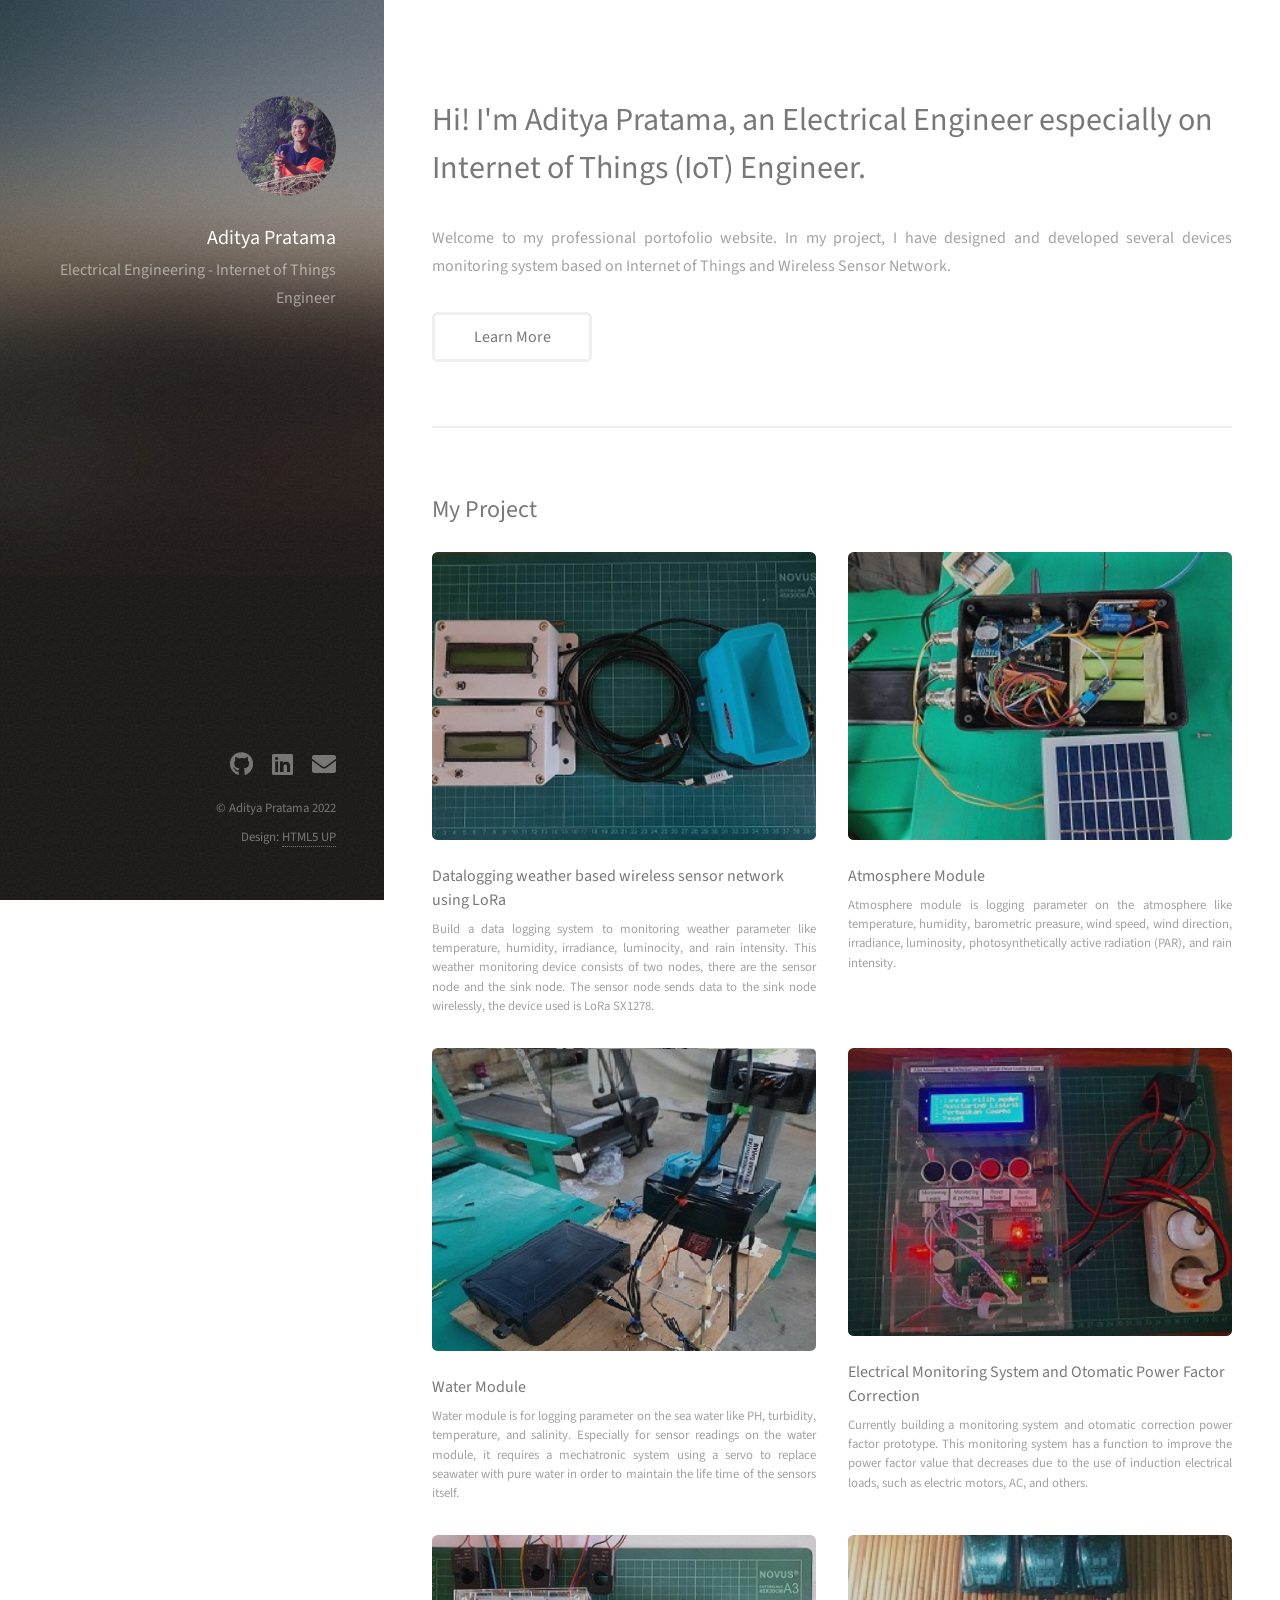
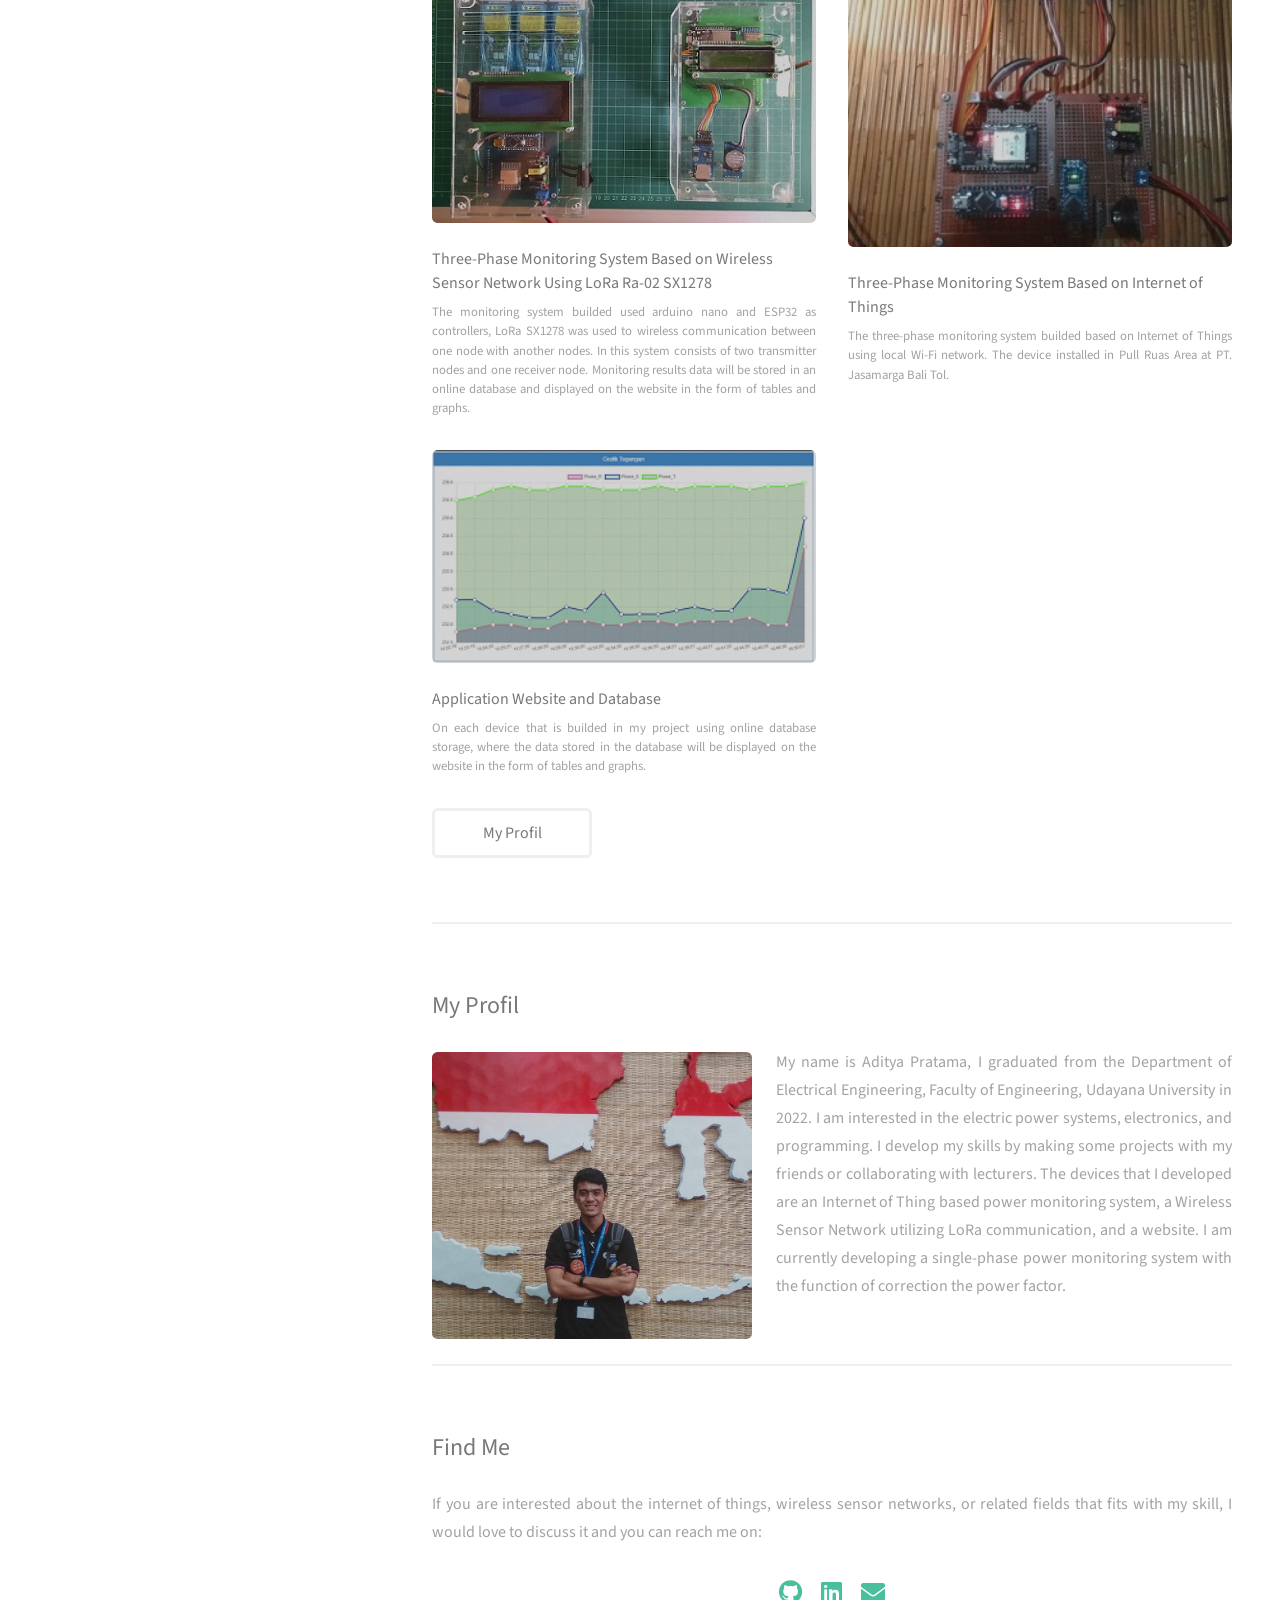
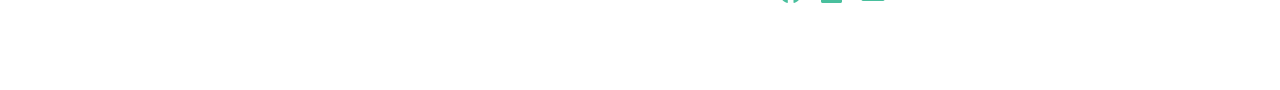
==== index.html @ b8932928 "Update index.html Update 2" ====
<!DOCTYPE html>
<!--
	Strata by HTML5 UP
	html5up.net | @ajlkn
	Free for personal and commercial use under the CCA 3.0 license (html5up.net/license)
-->
<html>
  <head>
    <title>Aditya Pratama - Portofolio</title>
    <meta charset="utf-8" />
    <meta name="viewport" content="width=device-width, initial-scale=1, user-scalable=no" />
    <link rel="stylesheet" href="assets/css/main.css" />
  </head>
  <body class="is-preload">
    <!-- Header -->
    <header id="header">
      <div class="inner">
        <a href="#" class="image avatar"><img src="images/avatar(2).jpg" alt="" /></a>
        <h1>
          <strong>Aditya Pratama</strong></h1>Electrical Engineering - Internet of Things Engineer</a>
        </h1>
      </div>
    </header>

    <!-- Main -->
    <div id="main">
      <!-- One -->
      <section id="one">
        <header class="major">
          <h2> Hi! I'm Aditya Pratama, an Electrical Engineer especially on Internet of Things (IoT) Engineer.
          </h2>
        </header>
        <p class="align-justify">
          Welcome to my professional portofolio website. In my project, I have designed and developed several devices monitoring system based on Internet of Things and Wireless Sensor Network.
        </p>
        <ul class="actions">
          <li><a href="#two" class="button scrolly">Learn More</a></li>
        </ul>
      </section>

      <!-- Two -->
      <section id="two">
        <h2>My Project</h2>
        <div class="row">
          <article class="col-6 col-12-xsmall work-item">
            <a href="images/weather/gambar(2).jpg" class="image fit thumb"><img src="images/weather/gambar(1).jpg" alt="" /></a>
            <h3>Datalogging weather based wireless sensor network using LoRa</h3>
            <p class="align-justify">Build a data logging system to monitoring weather parameter like temperature, humidity, irradiance, luminocity, and rain intensity. This weather monitoring device consists of two nodes, there are the sensor node and the sink node. The sensor node sends data to the sink node wirelessly, the device used is LoRa SX1278. </p>
          </article>
          <article class="col-6 col-12-xsmall work-item">
            <a href="images/Atmosphere_module/gambar(2).jpg" class="image fit thumb"><img src="images/Atmosphere_module/gambar(4).jpg" alt="" /></a>
            <h3>Atmosphere Module</h3>
            <p class="align-justify"> Atmosphere module is logging parameter on the atmosphere like temperature, humidity, barometric preasure, wind speed, wind direction, irradiance, luminosity, photosynthetically active radiation (PAR), and rain intensity. </p>
          </article>
          <article class="col-6 col-12-xsmall work-item">
            <a href="images/water_module/gambar(1).jpg" class="image fit thumb"><img src="images/water_module/gambar(2).jpg" alt="" /></a>
            <h3>Water Module</h3>
            <p class="align-justify"> Water module is for logging parameter on the sea water like PH, turbidity, temperature, and salinity. Especially for sensor readings on the water module, it requires a mechatronic system using a servo to replace seawater with pure water in order to maintain the life time of the sensors itself. </p>
          </article>
          <article class="col-6 col-12-xsmall work-item">
            <a href="images/Si_mopi/gambar(2).jpg" class="image fit thumb"><img src="images/Si_mopi/gambar(3).jpg" alt="" /></a>
            <h3>Electrical Monitoring System and Otomatic Power Factor Correction</h3>
            <p class="align-justify">Currently building a monitoring system and otomatic correction power factor prototype. This monitoring system has a function to improve the power factor value that decreases due to the use of induction electrical loads, such as electric motors, AC, and others. </p>
          </article>
          <article class="col-6 col-12-xsmall work-item">
            <a href="https://youtu.be/kxrh32-RJLk" class="image fit thumb"><img src="images/Monitoring_with_LoRa/Picture(1).jpg" alt="" /></a>
            <h3>Three-Phase Monitoring System Based on Wireless Sensor Network Using LoRa Ra-02 SX1278</h3>
            <p class="align-justify">The monitoring system builded used arduino nano and ESP32 as controllers, LoRa SX1278 was used to wireless communication between one node with another nodes. In this system consists of two transmitter nodes and one receiver node. Monitoring results data will be stored in an online database and displayed on the website in the form of tables and graphs.</p>
          </article>
          <article class="col-6 col-12-xsmall work-item">
            <a href="images/fulls/Picture(3).jpg" class="image fit thumb"><img src="images/fulls/Picture(4).jpg" alt="" /></a>
            <h3>Three-Phase Monitoring System Based on Internet of Things</h3>
            <p class="align-justify">The three-phase monitoring system builded based on Internet of Things using local Wi-Fi network. The device installed in Pull Ruas Area at PT. Jasamarga Bali Tol.</p>
          </article>
		      <article class="col-6 col-12-xsmall work-item">
            <a href="images/fulls/database.PNG" class="image fit thumb"><img src="images/fulls/Grafik(1).png" alt="" /></a>
            <h3>Application Website and Database</h3>
            <p class="align-justify">On each device that is builded in my project using online database storage, where the data stored in the database will be displayed on the website in the form of tables and graphs.</p>
		      </article>
        </div>
        <ul class="actions">
          <li><a href="#three" class="button">My Profil</a></li>
        </ul>
      </section>

      <!-- Three -->
      <section id="three">
        <h2>My Profil</h2>
        <div class="align-justify">
          <p><span class="image left"><img src="images/avatar(4).jpg" alt="" /></span>My name is Aditya Pratama, I graduated from the Department of Electrical Engineering, Faculty of Engineering, Udayana University in 2022. I am interested in the electric power systems, electronics, and programming. I develop my skills by making some projects with my friends or collaborating with lecturers. The devices that I developed are an Internet of Thing based power monitoring system, a Wireless Sensor Network utilizing LoRa communication, and a website. I am currently developing a single-phase power monitoring system with the function of correction the power factor.</p>
        </div>
      </section>

	  <!-- Four -->
	  <section id="four">
		<h2>Find Me</h2>
        <p class="align-justify">If you are interested about the internet of things, wireless sensor networks, or related fields that fits with my skill, I would love to discuss it and you can reach me on:</p>
			<div class="align-center">
				<ul class="icons">
					<li><a href="https://github.com/aditya98-dot" class="icon brands fa-github"><span class="label">Github</span></a></li>
					<li><a href="https://www.linkedin.com/in/aditya-prtm98" class="icon brands fa-linkedin"><span class="label">Linkedin</span></a></li>
					<li><a href="mailto:adityapratama141198@gmail.com" class="icon solid fa-envelope"><span class="label">Email</span></a></li> 
				</ul>
          </div>
	  </section>
	  

    <!-- Footer -->
    <footer id="footer">
      <div class="inner">
        <ul class="icons">
          <li>
            <a href="https://github.com/aditya98-dot" class="icon brands fa-github"><span class="label">Github</span></a>
          </li>
          <li>
            <a href="https://www.linkedin.com/in/aditya-prtm98" class="icon brands fa-linkedin"><span class="label">LinkedIn</span></a>
          </li>
          <li>
            <a href="mailto:adityapratama141198@gmail.com" class="icon solid fa-envelope"><span class="label">Email</span></a>
          </li>
        </ul>
        <ul class="copyright">
          <li>&copy; Aditya Pratama 2022</li>
          <li>Design: <a href="http://html5up.net">HTML5 UP</a></li>
        </ul>
      </div>
    </footer>

    <!-- Scripts -->
    <script src="assets/js/jquery.min.js"></script>
    <script src="assets/js/jquery.poptrox.min.js"></script>
    <script src="assets/js/browser.min.js"></script>
    <script src="assets/js/breakpoints.min.js"></script>
    <script src="assets/js/util.js"></script>
    <script src="assets/js/main.js"></script>
  </body>
</html>
---- assets/css/main.css ----
@import url('fontawesome-all.min.css');
@import url('https://fonts.googleapis.com/css?family=Source+Sans+Pro:400,400italic');

/*
	Strata by HTML5 UP
	html5up.net | @ajlkn
	Free for personal and commercial use under the CCA 3.0 license (html5up.net/license)
*/

html,
body,
div,
span,
applet,
object,
iframe,
h1,
h2,
h3,
h4,
h5,
h6,
p,
blockquote,
pre,
a,
abbr,
acronym,
address,
big,
cite,
code,
del,
dfn,
em,
img,
ins,
kbd,
q,
s,
samp,
small,
strike,
strong,
sub,
sup,
tt,
var,
b,
u,
i,
center,
dl,
dt,
dd,
ol,
ul,
li,
fieldset,
form,
label,
legend,
table,
caption,
tbody,
tfoot,
thead,
tr,
th,
td,
article,
aside,
canvas,
details,
embed,
figure,
figcaption,
footer,
header,
hgroup,
menu,
nav,
output,
ruby,
section,
summary,
time,
mark,
audio,
video {
  margin: 0;
  padding: 0;
  border: 0;
  font-size: 100%;
  font: inherit;
  vertical-align: baseline;
}

article,
aside,
details,
figcaption,
figure,
footer,
header,
hgroup,
menu,
nav,
section {
  display: block;
}

body {
  line-height: 1;
}

ol,
ul {
  list-style: none;
}

blockquote,
q {
  quotes: none;
}

blockquote:before,
blockquote:after,
q:before,
q:after {
  content: '';
  content: none;
}

table {
  border-collapse: collapse;
  border-spacing: 0;
}

body {
  -webkit-text-size-adjust: none;
}

mark {
  background-color: transparent;
  color: inherit;
}

input::-moz-focus-inner {
  border: 0;
  padding: 0;
}

input,
select,
textarea {
  -moz-appearance: none;
  -webkit-appearance: none;
  -ms-appearance: none;
  appearance: none;
}

/* Basic */

html {
  box-sizing: border-box;
}

*,
*:before,
*:after {
  box-sizing: inherit;
}

body {
  background: #fff;
}

body.is-preload *,
body.is-preload *:before,
body.is-preload *:after {
  -moz-animation: none !important;
  -webkit-animation: none !important;
  -ms-animation: none !important;
  animation: none !important;
  -moz-transition: none !important;
  -webkit-transition: none !important;
  -ms-transition: none !important;
  transition: none !important;
}

body,
input,
select,
textarea {
  color: #a2a2a2;
  font-family: 'Source Sans Pro', Helvetica, sans-serif;
  font-size: 16pt;
  font-weight: 400;
  line-height: 1.75em;
}

a {
  -moz-transition: color 0.2s ease-in-out, border-color 0.2s ease-in-out;
  -webkit-transition: color 0.2s ease-in-out, border-color 0.2s ease-in-out;
  -ms-transition: color 0.2s ease-in-out, border-color 0.2s ease-in-out;
  transition: color 0.2s ease-in-out, border-color 0.2s ease-in-out;
  border-bottom: dotted 1px;
  color: #49bf9d;
  text-decoration: none;
}

a:hover {
  border-bottom-color: transparent;
  color: #49bf9d !important;
  text-decoration: none;
}

strong,
b {
  color: #787878;
  font-weight: 400;
}

em,
i {
  font-style: italic;
}

p {
  margin: 0 0 2em 0;
}

h1,
h2,
h3,
h4,
h5,
h6 {
  color: #787878;
  font-weight: 400;
  line-height: 1em;
  margin: 0 0 1em 0;
}

h1 a,
h2 a,
h3 a,
h4 a,
h5 a,
h6 a {
  color: inherit;
  text-decoration: none;
}

h1 {
  font-size: 2em;
  line-height: 1.5em;
}

h2 {
  font-size: 1.5em;
  line-height: 1.5em;
}

h3 {
  font-size: 1.25em;
  line-height: 1.5em;
}

h4 {
  font-size: 1.1em;
  line-height: 1.5em;
}

h5 {
  font-size: 0.9em;
  line-height: 1.5em;
}

h6 {
  font-size: 0.7em;
  line-height: 1.5em;
}

sub {
  font-size: 0.8em;
  position: relative;
  top: 0.5em;
}

sup {
  font-size: 0.8em;
  position: relative;
  top: -0.5em;
}

hr {
  border: 0;
  border-bottom: solid 2px #efefef;
  margin: 2em 0;
}

hr.major {
  margin: 3em 0;
}

blockquote {
  border-left: solid 6px #efefef;
  font-style: italic;
  margin: 0 0 2em 0;
  padding: 0.5em 0 0.5em 1.5em;
}

code {
  background: #f7f7f7;
  border-radius: 0.35em;
  border: solid 2px #efefef;
  font-family: 'Courier New', monospace;
  font-size: 0.9em;
  margin: 0 0.25em;
  padding: 0.25em 0.65em;
}

pre {
  -webkit-overflow-scrolling: touch;
  font-family: 'Courier New', monospace;
  font-size: 0.9em;
  margin: 0 0 2em 0;
}

pre code {
  display: block;
  line-height: 1.75em;
  padding: 1em 1.5em;
  overflow-x: auto;
}

.align-left {
  text-align: left;
}

.align-center {
  text-align: center;
}

.align-right {
  text-align: right;
}
.align-justify {
  text-align: justify;
}

/* Container */

.container {
  margin: 0 auto;
  max-width: calc(100% - 4em);
  width: 100%;
}

.container.xsmall {
  width: 25%;
}

.container.small {
  width: 50%;
}

.container.medium {
  width: 75%;
}

.container.large {
  width: 125%;
}

.container.xlarge {
  width: 150%;
}

.container.max {
  width: 100%;
}

@media screen and (max-width: 980px) {
  .container {
    width: 100% !important;
    max-width: 100% !important;
  }
}

@media screen and (max-width: 480px) {
  .container {
    max-width: calc(100% - 3em);
  }
}

/* Row */

.row {
  display: flex;
  flex-wrap: wrap;
  box-sizing: border-box;
  align-items: stretch;
}

.row > * {
  box-sizing: border-box;
}

.row.gtr-uniform > * > :last-child {
  margin-bottom: 0;
}

.row.aln-left {
  justify-content: flex-start;
}

.row.aln-center {
  justify-content: center;
}

.row.aln-right {
  justify-content: flex-end;
}

.row.aln-top {
  align-items: flex-start;
}

.row.aln-middle {
  align-items: center;
}

.row.aln-bottom {
  align-items: flex-end;
}

.row > .imp {
  order: -1;
}

.row > .col-1 {
  width: 8.33333%;
}

.row > .off-1 {
  margin-left: 8.33333%;
}

.row > .col-2 {
  width: 16.66667%;
}

.row > .off-2 {
  margin-left: 16.66667%;
}

.row > .col-3 {
  width: 25%;
}

.row > .off-3 {
  margin-left: 25%;
}

.row > .col-4 {
  width: 33.33333%;
}

.row > .off-4 {
  margin-left: 33.33333%;
}

.row > .col-5 {
  width: 41.66667%;
}

.row > .off-5 {
  margin-left: 41.66667%;
}

.row > .col-6 {
  width: 50%;
}

.row > .off-6 {
  margin-left: 50%;
}

.row > .col-7 {
  width: 58.33333%;
}

.row > .off-7 {
  margin-left: 58.33333%;
}

.row > .col-8 {
  width: 66.66667%;
}

.row > .off-8 {
  margin-left: 66.66667%;
}

.row > .col-9 {
  width: 75%;
}

.row > .off-9 {
  margin-left: 75%;
}

.row > .col-10 {
  width: 83.33333%;
}

.row > .off-10 {
  margin-left: 83.33333%;
}

.row > .col-11 {
  width: 91.66667%;
}

.row > .off-11 {
  margin-left: 91.66667%;
}

.row > .col-12 {
  width: 100%;
}

.row > .off-12 {
  margin-left: 100%;
}

.row.gtr-0 {
  margin-top: 0;
  margin-left: 0em;
}

.row.gtr-0 > * {
  padding: 0 0 0 0em;
}

.row.gtr-0.gtr-uniform {
  margin-top: 0em;
}

.row.gtr-0.gtr-uniform > * {
  padding-top: 0em;
}

.row.gtr-25 {
  margin-top: 0;
  margin-left: -0.625em;
}

.row.gtr-25 > * {
  padding: 0 0 0 0.625em;
}

.row.gtr-25.gtr-uniform {
  margin-top: -0.625em;
}

.row.gtr-25.gtr-uniform > * {
  padding-top: 0.625em;
}

.row.gtr-50 {
  margin-top: 0;
  margin-left: -1.25em;
}

.row.gtr-50 > * {
  padding: 0 0 0 1.25em;
}

.row.gtr-50.gtr-uniform {
  margin-top: -1.25em;
}

.row.gtr-50.gtr-uniform > * {
  padding-top: 1.25em;
}

.row {
  margin-top: 0;
  margin-left: -2.5em;
}

.row > * {
  padding: 0 0 0 2.5em;
}

.row.gtr-uniform {
  margin-top: -2.5em;
}

.row.gtr-uniform > * {
  padding-top: 2.5em;
}

.row.gtr-150 {
  margin-top: 0;
  margin-left: -3.75em;
}

.row.gtr-150 > * {
  padding: 0 0 0 3.75em;
}

.row.gtr-150.gtr-uniform {
  margin-top: -3.75em;
}

.row.gtr-150.gtr-uniform > * {
  padding-top: 3.75em;
}

.row.gtr-200 {
  margin-top: 0;
  margin-left: -5em;
}

.row.gtr-200 > * {
  padding: 0 0 0 5em;
}

.row.gtr-200.gtr-uniform {
  margin-top: -5em;
}

.row.gtr-200.gtr-uniform > * {
  padding-top: 5em;
}

@media screen and (max-width: 1800px) {
  .row {
    display: flex;
    flex-wrap: wrap;
    box-sizing: border-box;
    align-items: stretch;
  }

  .row > * {
    box-sizing: border-box;
  }

  .row.gtr-uniform > * > :last-child {
    margin-bottom: 0;
  }

  .row.aln-left {
    justify-content: flex-start;
  }

  .row.aln-center {
    justify-content: center;
  }

  .row.aln-right {
    justify-content: flex-end;
  }

  .row.aln-top {
    align-items: flex-start;
  }

  .row.aln-middle {
    align-items: center;
  }

  .row.aln-bottom {
    align-items: flex-end;
  }

  .row > .imp-xlarge {
    order: -1;
  }

  .row > .col-1-xlarge {
    width: 8.33333%;
  }

  .row > .off-1-xlarge {
    margin-left: 8.33333%;
  }

  .row > .col-2-xlarge {
    width: 16.66667%;
  }

  .row > .off-2-xlarge {
    margin-left: 16.66667%;
  }

  .row > .col-3-xlarge {
    width: 25%;
  }

  .row > .off-3-xlarge {
    margin-left: 25%;
  }

  .row > .col-4-xlarge {
    width: 33.33333%;
  }

  .row > .off-4-xlarge {
    margin-left: 33.33333%;
  }

  .row > .col-5-xlarge {
    width: 41.66667%;
  }

  .row > .off-5-xlarge {
    margin-left: 41.66667%;
  }

  .row > .col-6-xlarge {
    width: 50%;
  }

  .row > .off-6-xlarge {
    margin-left: 50%;
  }

  .row > .col-7-xlarge {
    width: 58.33333%;
  }

  .row > .off-7-xlarge {
    margin-left: 58.33333%;
  }

  .row > .col-8-xlarge {
    width: 66.66667%;
  }

  .row > .off-8-xlarge {
    margin-left: 66.66667%;
  }

  .row > .col-9-xlarge {
    width: 75%;
  }

  .row > .off-9-xlarge {
    margin-left: 75%;
  }

  .row > .col-10-xlarge {
    width: 83.33333%;
  }

  .row > .off-10-xlarge {
    margin-left: 83.33333%;
  }

  .row > .col-11-xlarge {
    width: 91.66667%;
  }

  .row > .off-11-xlarge {
    margin-left: 91.66667%;
  }

  .row > .col-12-xlarge {
    width: 100%;
  }

  .row > .off-12-xlarge {
    margin-left: 100%;
  }

  .row.gtr-0 {
    margin-top: 0;
    margin-left: 0em;
  }

  .row.gtr-0 > * {
    padding: 0 0 0 0em;
  }

  .row.gtr-0.gtr-uniform {
    margin-top: 0em;
  }

  .row.gtr-0.gtr-uniform > * {
    padding-top: 0em;
  }

  .row.gtr-25 {
    margin-top: 0;
    margin-left: -0.625em;
  }

  .row.gtr-25 > * {
    padding: 0 0 0 0.625em;
  }

  .row.gtr-25.gtr-uniform {
    margin-top: -0.625em;
  }

  .row.gtr-25.gtr-uniform > * {
    padding-top: 0.625em;
  }

  .row.gtr-50 {
    margin-top: 0;
    margin-left: -1.25em;
  }

  .row.gtr-50 > * {
    padding: 0 0 0 1.25em;
  }

  .row.gtr-50.gtr-uniform {
    margin-top: -1.25em;
  }

  .row.gtr-50.gtr-uniform > * {
    padding-top: 1.25em;
  }

  .row {
    margin-top: 0;
    margin-left: -2.5em;
  }

  .row > * {
    padding: 0 0 0 2.5em;
  }

  .row.gtr-uniform {
    margin-top: -2.5em;
  }

  .row.gtr-uniform > * {
    padding-top: 2.5em;
  }

  .row.gtr-150 {
    margin-top: 0;
    margin-left: -3.75em;
  }

  .row.gtr-150 > * {
    padding: 0 0 0 3.75em;
  }

  .row.gtr-150.gtr-uniform {
    margin-top: -3.75em;
  }

  .row.gtr-150.gtr-uniform > * {
    padding-top: 3.75em;
  }

  .row.gtr-200 {
    margin-top: 0;
    margin-left: -5em;
  }

  .row.gtr-200 > * {
    padding: 0 0 0 5em;
  }

  .row.gtr-200.gtr-uniform {
    margin-top: -5em;
  }

  .row.gtr-200.gtr-uniform > * {
    padding-top: 5em;
  }
}

@media screen and (max-width: 1280px) {
  .row {
    display: flex;
    flex-wrap: wrap;
    box-sizing: border-box;
    align-items: stretch;
  }

  .row > * {
    box-sizing: border-box;
  }

  .row.gtr-uniform > * > :last-child {
    margin-bottom: 0;
  }

  .row.aln-left {
    justify-content: flex-start;
  }

  .row.aln-center {
    justify-content: center;
  }

  .row.aln-right {
    justify-content: flex-end;
  }

  .row.aln-top {
    align-items: flex-start;
  }

  .row.aln-middle {
    align-items: center;
  }

  .row.aln-bottom {
    align-items: flex-end;
  }

  .row > .imp-large {
    order: -1;
  }

  .row > .col-1-large {
    width: 8.33333%;
  }

  .row > .off-1-large {
    margin-left: 8.33333%;
  }

  .row > .col-2-large {
    width: 16.66667%;
  }

  .row > .off-2-large {
    margin-left: 16.66667%;
  }

  .row > .col-3-large {
    width: 25%;
  }

  .row > .off-3-large {
    margin-left: 25%;
  }

  .row > .col-4-large {
    width: 33.33333%;
  }

  .row > .off-4-large {
    margin-left: 33.33333%;
  }

  .row > .col-5-large {
    width: 41.66667%;
  }

  .row > .off-5-large {
    margin-left: 41.66667%;
  }

  .row > .col-6-large {
    width: 50%;
  }

  .row > .off-6-large {
    margin-left: 50%;
  }

  .row > .col-7-large {
    width: 58.33333%;
  }

  .row > .off-7-large {
    margin-left: 58.33333%;
  }

  .row > .col-8-large {
    width: 66.66667%;
  }

  .row > .off-8-large {
    margin-left: 66.66667%;
  }

  .row > .col-9-large {
    width: 75%;
  }

  .row > .off-9-large {
    margin-left: 75%;
  }

  .row > .col-10-large {
    width: 83.33333%;
  }

  .row > .off-10-large {
    margin-left: 83.33333%;
  }

  .row > .col-11-large {
    width: 91.66667%;
  }

  .row > .off-11-large {
    margin-left: 91.66667%;
  }

  .row > .col-12-large {
    width: 100%;
  }

  .row > .off-12-large {
    margin-left: 100%;
  }

  .row.gtr-0 {
    margin-top: 0;
    margin-left: 0em;
  }

  .row.gtr-0 > * {
    padding: 0 0 0 0em;
  }

  .row.gtr-0.gtr-uniform {
    margin-top: 0em;
  }

  .row.gtr-0.gtr-uniform > * {
    padding-top: 0em;
  }

  .row.gtr-25 {
    margin-top: 0;
    margin-left: -0.5em;
  }

  .row.gtr-25 > * {
    padding: 0 0 0 0.5em;
  }

  .row.gtr-25.gtr-uniform {
    margin-top: -0.5em;
  }

  .row.gtr-25.gtr-uniform > * {
    padding-top: 0.5em;
  }

  .row.gtr-50 {
    margin-top: 0;
    margin-left: -1em;
  }

  .row.gtr-50 > * {
    padding: 0 0 0 1em;
  }

  .row.gtr-50.gtr-uniform {
    margin-top: -1em;
  }

  .row.gtr-50.gtr-uniform > * {
    padding-top: 1em;
  }

  .row {
    margin-top: 0;
    margin-left: -2em;
  }

  .row > * {
    padding: 0 0 0 2em;
  }

  .row.gtr-uniform {
    margin-top: -2em;
  }

  .row.gtr-uniform > * {
    padding-top: 2em;
  }

  .row.gtr-150 {
    margin-top: 0;
    margin-left: -3em;
  }

  .row.gtr-150 > * {
    padding: 0 0 0 3em;
  }

  .row.gtr-150.gtr-uniform {
    margin-top: -3em;
  }

  .row.gtr-150.gtr-uniform > * {
    padding-top: 3em;
  }

  .row.gtr-200 {
    margin-top: 0;
    margin-left: -4em;
  }

  .row.gtr-200 > * {
    padding: 0 0 0 4em;
  }

  .row.gtr-200.gtr-uniform {
    margin-top: -4em;
  }

  .row.gtr-200.gtr-uniform > * {
    padding-top: 4em;
  }
}

@media screen and (max-width: 980px) {
  .row {
    display: flex;
    flex-wrap: wrap;
    box-sizing: border-box;
    align-items: stretch;
  }

  .row > * {
    box-sizing: border-box;
  }

  .row.gtr-uniform > * > :last-child {
    margin-bottom: 0;
  }

  .row.aln-left {
    justify-content: flex-start;
  }

  .row.aln-center {
    justify-content: center;
  }

  .row.aln-right {
    justify-content: flex-end;
  }

  .row.aln-top {
    align-items: flex-start;
  }

  .row.aln-middle {
    align-items: center;
  }

  .row.aln-bottom {
    align-items: flex-end;
  }

  .row > .imp-medium {
    order: -1;
  }

  .row > .col-1-medium {
    width: 8.33333%;
  }

  .row > .off-1-medium {
    margin-left: 8.33333%;
  }

  .row > .col-2-medium {
    width: 16.66667%;
  }

  .row > .off-2-medium {
    margin-left: 16.66667%;
  }

  .row > .col-3-medium {
    width: 25%;
  }

  .row > .off-3-medium {
    margin-left: 25%;
  }

  .row > .col-4-medium {
    width: 33.33333%;
  }

  .row > .off-4-medium {
    margin-left: 33.33333%;
  }

  .row > .col-5-medium {
    width: 41.66667%;
  }

  .row > .off-5-medium {
    margin-left: 41.66667%;
  }

  .row > .col-6-medium {
    width: 50%;
  }

  .row > .off-6-medium {
    margin-left: 50%;
  }

  .row > .col-7-medium {
    width: 58.33333%;
  }

  .row > .off-7-medium {
    margin-left: 58.33333%;
  }

  .row > .col-8-medium {
    width: 66.66667%;
  }

  .row > .off-8-medium {
    margin-left: 66.66667%;
  }

  .row > .col-9-medium {
    width: 75%;
  }

  .row > .off-9-medium {
    margin-left: 75%;
  }

  .row > .col-10-medium {
    width: 83.33333%;
  }

  .row > .off-10-medium {
    margin-left: 83.33333%;
  }

  .row > .col-11-medium {
    width: 91.66667%;
  }

  .row > .off-11-medium {
    margin-left: 91.66667%;
  }

  .row > .col-12-medium {
    width: 100%;
  }

  .row > .off-12-medium {
    margin-left: 100%;
  }

  .row.gtr-0 {
    margin-top: 0;
    margin-left: 0em;
  }

  .row.gtr-0 > * {
    padding: 0 0 0 0em;
  }

  .row.gtr-0.gtr-uniform {
    margin-top: 0em;
  }

  .row.gtr-0.gtr-uniform > * {
    padding-top: 0em;
  }

  .row.gtr-25 {
    margin-top: 0;
    margin-left: -0.5em;
  }

  .row.gtr-25 > * {
    padding: 0 0 0 0.5em;
  }

  .row.gtr-25.gtr-uniform {
    margin-top: -0.5em;
  }

  .row.gtr-25.gtr-uniform > * {
    padding-top: 0.5em;
  }

  .row.gtr-50 {
    margin-top: 0;
    margin-left: -1em;
  }

  .row.gtr-50 > * {
    padding: 0 0 0 1em;
  }

  .row.gtr-50.gtr-uniform {
    margin-top: -1em;
  }

  .row.gtr-50.gtr-uniform > * {
    padding-top: 1em;
  }

  .row {
    margin-top: 0;
    margin-left: -2em;
  }

  .row > * {
    padding: 0 0 0 2em;
  }

  .row.gtr-uniform {
    margin-top: -2em;
  }

  .row.gtr-uniform > * {
    padding-top: 2em;
  }

  .row.gtr-150 {
    margin-top: 0;
    margin-left: -3em;
  }

  .row.gtr-150 > * {
    padding: 0 0 0 3em;
  }

  .row.gtr-150.gtr-uniform {
    margin-top: -3em;
  }

  .row.gtr-150.gtr-uniform > * {
    padding-top: 3em;
  }

  .row.gtr-200 {
    margin-top: 0;
    margin-left: -4em;
  }

  .row.gtr-200 > * {
    padding: 0 0 0 4em;
  }

  .row.gtr-200.gtr-uniform {
    margin-top: -4em;
  }

  .row.gtr-200.gtr-uniform > * {
    padding-top: 4em;
  }
}

@media screen and (max-width: 736px) {
  .row {
    display: flex;
    flex-wrap: wrap;
    box-sizing: border-box;
    align-items: stretch;
  }

  .row > * {
    box-sizing: border-box;
  }

  .row.gtr-uniform > * > :last-child {
    margin-bottom: 0;
  }

  .row.aln-left {
    justify-content: flex-start;
  }

  .row.aln-center {
    justify-content: center;
  }

  .row.aln-right {
    justify-content: flex-end;
  }

  .row.aln-top {
    align-items: flex-start;
  }

  .row.aln-middle {
    align-items: center;
  }

  .row.aln-bottom {
    align-items: flex-end;
  }

  .row > .imp-small {
    order: -1;
  }

  .row > .col-1-small {
    width: 8.33333%;
  }

  .row > .off-1-small {
    margin-left: 8.33333%;
  }

  .row > .col-2-small {
    width: 16.66667%;
  }

  .row > .off-2-small {
    margin-left: 16.66667%;
  }

  .row > .col-3-small {
    width: 25%;
  }

  .row > .off-3-small {
    margin-left: 25%;
  }

  .row > .col-4-small {
    width: 33.33333%;
  }

  .row > .off-4-small {
    margin-left: 33.33333%;
  }

  .row > .col-5-small {
    width: 41.66667%;
  }

  .row > .off-5-small {
    margin-left: 41.66667%;
  }

  .row > .col-6-small {
    width: 50%;
  }

  .row > .off-6-small {
    margin-left: 50%;
  }

  .row > .col-7-small {
    width: 58.33333%;
  }

  .row > .off-7-small {
    margin-left: 58.33333%;
  }

  .row > .col-8-small {
    width: 66.66667%;
  }

  .row > .off-8-small {
    margin-left: 66.66667%;
  }

  .row > .col-9-small {
    width: 75%;
  }

  .row > .off-9-small {
    margin-left: 75%;
  }

  .row > .col-10-small {
    width: 83.33333%;
  }

  .row > .off-10-small {
    margin-left: 83.33333%;
  }

  .row > .col-11-small {
    width: 91.66667%;
  }

  .row > .off-11-small {
    margin-left: 91.66667%;
  }

  .row > .col-12-small {
    width: 100%;
  }

  .row > .off-12-small {
    margin-left: 100%;
  }

  .row.gtr-0 {
    margin-top: 0;
    margin-left: 0em;
  }

  .row.gtr-0 > * {
    padding: 0 0 0 0em;
  }

  .row.gtr-0.gtr-uniform {
    margin-top: 0em;
  }

  .row.gtr-0.gtr-uniform > * {
    padding-top: 0em;
  }

  .row.gtr-25 {
    margin-top: 0;
    margin-left: -0.375em;
  }

  .row.gtr-25 > * {
    padding: 0 0 0 0.375em;
  }

  .row.gtr-25.gtr-uniform {
    margin-top: -0.375em;
  }

  .row.gtr-25.gtr-uniform > * {
    padding-top: 0.375em;
  }

  .row.gtr-50 {
    margin-top: 0;
    margin-left: -0.75em;
  }

  .row.gtr-50 > * {
    padding: 0 0 0 0.75em;
  }

  .row.gtr-50.gtr-uniform {
    margin-top: -0.75em;
  }

  .row.gtr-50.gtr-uniform > * {
    padding-top: 0.75em;
  }

  .row {
    margin-top: 0;
    margin-left: -1.5em;
  }

  .row > * {
    padding: 0 0 0 1.5em;
  }

  .row.gtr-uniform {
    margin-top: -1.5em;
  }

  .row.gtr-uniform > * {
    padding-top: 1.5em;
  }

  .row.gtr-150 {
    margin-top: 0;
    margin-left: -2.25em;
  }

  .row.gtr-150 > * {
    padding: 0 0 0 2.25em;
  }

  .row.gtr-150.gtr-uniform {
    margin-top: -2.25em;
  }

  .row.gtr-150.gtr-uniform > * {
    padding-top: 2.25em;
  }

  .row.gtr-200 {
    margin-top: 0;
    margin-left: -3em;
  }

  .row.gtr-200 > * {
    padding: 0 0 0 3em;
  }

  .row.gtr-200.gtr-uniform {
    margin-top: -3em;
  }

  .row.gtr-200.gtr-uniform > * {
    padding-top: 3em;
  }
}

@media screen and (max-width: 480px) {
  .row {
    display: flex;
    flex-wrap: wrap;
    box-sizing: border-box;
    align-items: stretch;
  }

  .row > * {
    box-sizing: border-box;
  }

  .row.gtr-uniform > * > :last-child {
    margin-bottom: 0;
  }

  .row.aln-left {
    justify-content: flex-start;
  }

  .row.aln-center {
    justify-content: center;
  }

  .row.aln-right {
    justify-content: flex-end;
  }

  .row.aln-top {
    align-items: flex-start;
  }

  .row.aln-middle {
    align-items: center;
  }

  .row.aln-bottom {
    align-items: flex-end;
  }

  .row > .imp-xsmall {
    order: -1;
  }

  .row > .col-1-xsmall {
    width: 8.33333%;
  }

  .row > .off-1-xsmall {
    margin-left: 8.33333%;
  }

  .row > .col-2-xsmall {
    width: 16.66667%;
  }

  .row > .off-2-xsmall {
    margin-left: 16.66667%;
  }

  .row > .col-3-xsmall {
    width: 25%;
  }

  .row > .off-3-xsmall {
    margin-left: 25%;
  }

  .row > .col-4-xsmall {
    width: 33.33333%;
  }

  .row > .off-4-xsmall {
    margin-left: 33.33333%;
  }

  .row > .col-5-xsmall {
    width: 41.66667%;
  }

  .row > .off-5-xsmall {
    margin-left: 41.66667%;
  }

  .row > .col-6-xsmall {
    width: 50%;
  }

  .row > .off-6-xsmall {
    margin-left: 50%;
  }

  .row > .col-7-xsmall {
    width: 58.33333%;
  }

  .row > .off-7-xsmall {
    margin-left: 58.33333%;
  }

  .row > .col-8-xsmall {
    width: 66.66667%;
  }

  .row > .off-8-xsmall {
    margin-left: 66.66667%;
  }

  .row > .col-9-xsmall {
    width: 75%;
  }

  .row > .off-9-xsmall {
    margin-left: 75%;
  }

  .row > .col-10-xsmall {
    width: 83.33333%;
  }

  .row > .off-10-xsmall {
    margin-left: 83.33333%;
  }

  .row > .col-11-xsmall {
    width: 91.66667%;
  }

  .row > .off-11-xsmall {
    margin-left: 91.66667%;
  }

  .row > .col-12-xsmall {
    width: 100%;
  }

  .row > .off-12-xsmall {
    margin-left: 100%;
  }

  .row.gtr-0 {
    margin-top: 0;
    margin-left: 0em;
  }

  .row.gtr-0 > * {
    padding: 0 0 0 0em;
  }

  .row.gtr-0.gtr-uniform {
    margin-top: 0em;
  }

  .row.gtr-0.gtr-uniform > * {
    padding-top: 0em;
  }

  .row.gtr-25 {
    margin-top: 0;
    margin-left: -0.375em;
  }

  .row.gtr-25 > * {
    padding: 0 0 0 0.375em;
  }

  .row.gtr-25.gtr-uniform {
    margin-top: -0.375em;
  }

  .row.gtr-25.gtr-uniform > * {
    padding-top: 0.375em;
  }

  .row.gtr-50 {
    margin-top: 0;
    margin-left: -0.75em;
  }

  .row.gtr-50 > * {
    padding: 0 0 0 0.75em;
  }

  .row.gtr-50.gtr-uniform {
    margin-top: -0.75em;
  }

  .row.gtr-50.gtr-uniform > * {
    padding-top: 0.75em;
  }

  .row {
    margin-top: 0;
    margin-left: -1.5em;
  }

  .row > * {
    padding: 0 0 0 1.5em;
  }

  .row.gtr-uniform {
    margin-top: -1.5em;
  }

  .row.gtr-uniform > * {
    padding-top: 1.5em;
  }

  .row.gtr-150 {
    margin-top: 0;
    margin-left: -2.25em;
  }

  .row.gtr-150 > * {
    padding: 0 0 0 2.25em;
  }

  .row.gtr-150.gtr-uniform {
    margin-top: -2.25em;
  }

  .row.gtr-150.gtr-uniform > * {
    padding-top: 2.25em;
  }

  .row.gtr-200 {
    margin-top: 0;
    margin-left: -3em;
  }

  .row.gtr-200 > * {
    padding: 0 0 0 3em;
  }

  .row.gtr-200.gtr-uniform {
    margin-top: -3em;
  }

  .row.gtr-200.gtr-uniform > * {
    padding-top: 3em;
  }
}

/* Section/Article */

section.special,
article.special {
  text-align: center;
}

header p {
  color: #b2b2b2;
  position: relative;
  margin: 0 0 1.5em 0;
}

header h2 + p {
  font-size: 1.25em;
  margin-top: -1em;
  line-height: 1.5em;
}

header h3 + p {
  font-size: 1.1em;
  margin-top: -0.8em;
  line-height: 1.5em;
}

header h4 + p,
header h5 + p,
header h6 + p {
  font-size: 0.9em;
  margin-top: -0.6em;
  line-height: 1.5em;
}

header.major h2 {
  font-size: 2em;
}

/* Form */

form {
  margin: 0 0 2em 0;
}

label {
  color: #787878;
  display: block;
  font-size: 0.9em;
  font-weight: 400;
  margin: 0 0 1em 0;
}

input[type='text'],
input[type='password'],
input[type='email'],
select,
textarea {
  -moz-appearance: none;
  -webkit-appearance: none;
  -ms-appearance: none;
  appearance: none;
  background: #f7f7f7;
  border-radius: 0.35em;
  border: solid 2px transparent;
  color: inherit;
  display: block;
  outline: 0;
  padding: 0 0.75em;
  text-decoration: none;
  width: 100%;
}

input[type='text']:invalid,
input[type='password']:invalid,
input[type='email']:invalid,
select:invalid,
textarea:invalid {
  box-shadow: none;
}

input[type='text']:focus,
input[type='password']:focus,
input[type='email']:focus,
select:focus,
textarea:focus {
  border-color: #49bf9d;
}

select {
  background-image: url("data:image/svg+xml;charset=utf8,%3Csvg xmlns='http://www.w3.org/2000/svg' width='40' height='40' preserveAspectRatio='none' viewBox='0 0 40 40'%3E%3Cpath d='M9.4,12.3l10.4,10.4l10.4-10.4c0.2-0.2,0.5-0.4,0.9-0.4c0.3,0,0.6,0.1,0.9,0.4l3.3,3.3c0.2,0.2,0.4,0.5,0.4,0.9 c0,0.4-0.1,0.6-0.4,0.9L20.7,31.9c-0.2,0.2-0.5,0.4-0.9,0.4c-0.3,0-0.6-0.1-0.9-0.4L4.3,17.3c-0.2-0.2-0.4-0.5-0.4-0.9 c0-0.4,0.1-0.6,0.4-0.9l3.3-3.3c0.2-0.2,0.5-0.4,0.9-0.4S9.1,12.1,9.4,12.3z' fill='%23dfdfdf' /%3E%3C/svg%3E");
  background-size: 1.25rem;
  background-repeat: no-repeat;
  background-position: calc(100% - 1rem) center;
  height: 2.75em;
  padding-right: 2.75em;
  text-overflow: ellipsis;
}

select option {
  color: #787878;
  background: #fff;
}

select:focus::-ms-value {
  background-color: transparent;
}

select::-ms-expand {
  display: none;
}

input[type='text'],
input[type='password'],
input[type='email'],
select {
  height: 2.75em;
}

textarea {
  padding: 0.75em;
}

input[type='checkbox'],
input[type='radio'] {
  -moz-appearance: none;
  -webkit-appearance: none;
  -ms-appearance: none;
  appearance: none;
  display: block;
  float: left;
  margin-right: -2em;
  opacity: 0;
  width: 1em;
  z-index: -1;
}

input[type='checkbox'] + label,
input[type='radio'] + label {
  text-decoration: none;
  color: #a2a2a2;
  cursor: pointer;
  display: inline-block;
  font-size: 1em;
  font-weight: 400;
  padding-left: 2.4em;
  padding-right: 0.75em;
  position: relative;
}

input[type='checkbox'] + label:before,
input[type='radio'] + label:before {
  -moz-osx-font-smoothing: grayscale;
  -webkit-font-smoothing: antialiased;
  display: inline-block;
  font-style: normal;
  font-variant: normal;
  text-rendering: auto;
  line-height: 1;
  text-transform: none !important;
  font-family: 'Font Awesome 5 Free';
  font-weight: 900;
}

input[type='checkbox'] + label:before,
input[type='radio'] + label:before {
  background: #f7f7f7;
  border-radius: 0.35em;
  border: solid 2px transparent;
  content: '';
  display: inline-block;
  font-size: 0.8em;
  height: 2.0625em;
  left: 0;
  line-height: 1.85625em;
  position: absolute;
  text-align: center;
  top: 0;
  width: 2.0625em;
}

input[type='checkbox']:checked + label:before,
input[type='radio']:checked + label:before {
  background: #787878;
  border-color: #787878;
  color: #fff;
  content: '\f00c';
}

input[type='checkbox']:focus + label:before,
input[type='radio']:focus + label:before {
  border-color: #49bf9d;
}

input[type='checkbox'] + label:before {
  border-radius: 0.35em;
}

input[type='radio'] + label:before {
  border-radius: 100%;
}

::-webkit-input-placeholder {
  color: #b2b2b2 !important;
  opacity: 1;
}

:-moz-placeholder {
  color: #b2b2b2 !important;
  opacity: 1;
}

::-moz-placeholder {
  color: #b2b2b2 !important;
  opacity: 1;
}

:-ms-input-placeholder {
  color: #b2b2b2 !important;
  opacity: 1;
}

/* Box */

.box {
  border-radius: 0.35em;
  border: solid 2px #efefef;
  margin-bottom: 2em;
  padding: 1.5em;
}

.box > :last-child,
.box > :last-child > :last-child,
.box > :last-child > :last-child > :last-child {
  margin-bottom: 0;
}

.box.alt {
  border: 0;
  border-radius: 0;
  padding: 0;
}

/* Icon */

.icon {
  text-decoration: none;
  border-bottom: none;
  position: relative;
}

.icon:before {
  -moz-osx-font-smoothing: grayscale;
  -webkit-font-smoothing: antialiased;
  display: inline-block;
  font-style: normal;
  font-variant: normal;
  text-rendering: auto;
  line-height: 1;
  text-transform: none !important;
  font-family: 'Font Awesome 5 Free';
  font-weight: 400;
}

.icon > .label {
  display: none;
}

.icon:before {
  line-height: inherit;
}

.icon.solid:before {
  font-weight: 900;
}

.icon.brands:before {
  font-family: 'Font Awesome 5 Brands';
}

/* Image */

.image {
  border-radius: 0.35em;
  border: 0;
  display: inline-block;
  position: relative;
}

.image:before {
  -moz-transition: opacity 0.2s ease-in-out;
  -webkit-transition: opacity 0.2s ease-in-out;
  -ms-transition: opacity 0.2s ease-in-out;
  transition: opacity 0.2s ease-in-out;
  background: url('images/overlay.png');
  border-radius: 0.35em;
  content: '';
  display: block;
  height: 100%;
  left: 0;
  opacity: 0.5;
  position: absolute;
  top: 0;
  width: 100%;
}

.image.thumb {
  text-align: center;
}

.image.thumb:after {
  -moz-transition: opacity 0.2s ease-in-out;
  -webkit-transition: opacity 0.2s ease-in-out;
  -ms-transition: opacity 0.2s ease-in-out;
  transition: opacity 0.2s ease-in-out;
  border-radius: 0.35em;
  border: solid 3px rgba(255, 255, 255, 0.5);
  color: #fff;
  content: 'View';
  display: inline-block;
  font-size: 0.8em;
  font-weight: 400;
  left: 50%;
  line-height: 2.25em;
  margin: -1.25em 0 0 -3em;
  opacity: 0;
  padding: 0 1.5em;
  position: absolute;
  text-align: center;
  text-decoration: none;
  top: 50%;
  white-space: nowrap;
}

.image.thumb:hover:after {
  opacity: 1;
}

.image.thumb:hover:before {
  background: url('images/overlay.png'), url('images/overlay.png');
  opacity: 1;
}

.image img {
  border-radius: 0.35em;
  display: block;
}

.image.left {
  float: left;
  margin: 0 1.5em 1em 0;
  top: 0.25em;
}

.image.right {
  float: right;
  margin: 0 0 1em 1.5em;
  top: 0.25em;
}

.image.left,
.image.right {
  max-width: 40%;
}

.image.left img,
.image.right img {
  width: 100%;
}

.image.fit {
  display: block;
  margin: 0 0 2em 0;
  width: 100%;
}

.image.fit img {
  width: 100%;
}

.image.avatar {
  border-radius: 100%;
}

.image.avatar:before {
  display: none;
}

.image.avatar img {
  border-radius: 100%;
  width: 100%;
}

/* List */

ol {
  list-style: decimal;
  margin: 0 0 2em 0;
  padding-left: 1.25em;
}

ol li {
  padding-left: 0.25em;
}

ul {
  list-style: disc;
  margin: 0 0 2em 0;
  padding-left: 1em;
}

ul li {
  padding-left: 0.5em;
}

ul.alt {
  list-style: none;
  padding-left: 0;
}

ul.alt li {
  border-top: solid 2px #efefef;
  padding: 0.5em 0;
}

ul.alt li:first-child {
  border-top: 0;
  padding-top: 0;
}

dl {
  margin: 0 0 2em 0;
}

/* Icons */

ul.icons {
  cursor: default;
  list-style: none;
  padding-left: 0;
}

ul.icons li {
  display: inline-block;
  padding: 0 1em 0 0;
}

ul.icons li:last-child {
  padding-right: 0;
}

ul.icons li .icon:before {
  font-size: 1.5em;
}

/* Labeled Icons */

ul.labeled-icons {
  list-style: none;
  padding: 0;
}

ul.labeled-icons li {
  line-height: 1.75em;
  margin: 1.5em 0 0 0;
  padding-left: 2.25em;
  position: relative;
}

ul.labeled-icons li:first-child {
  margin-top: 0;
}

ul.labeled-icons li a {
  color: inherit;
}

ul.labeled-icons li h3 {
  color: #b2b2b2;
  left: 0;
  position: absolute;
  text-align: center;
  top: 0;
  width: 1em;
}

/* Actions */

ul.actions {
  display: -moz-flex;
  display: -webkit-flex;
  display: -ms-flex;
  display: flex;
  cursor: default;
  list-style: none;
  margin-left: -1em;
  padding-left: 0;
}

ul.actions li {
  padding: 0 0 0 1em;
  vertical-align: middle;
}

ul.actions.special {
  -moz-justify-content: center;
  -webkit-justify-content: center;
  -ms-justify-content: center;
  justify-content: center;
  width: 100%;
  margin-left: 0;
}

ul.actions.special li:first-child {
  padding-left: 0;
}

ul.actions.stacked {
  -moz-flex-direction: column;
  -webkit-flex-direction: column;
  -ms-flex-direction: column;
  flex-direction: column;
  margin-left: 0;
}

ul.actions.stacked li {
  padding: 1.3em 0 0 0;
}

ul.actions.stacked li:first-child {
  padding-top: 0;
}

ul.actions.fit {
  width: calc(100% + 1em);
}

ul.actions.fit li {
  -moz-flex-grow: 1;
  -webkit-flex-grow: 1;
  -ms-flex-grow: 1;
  flex-grow: 1;
  -moz-flex-shrink: 1;
  -webkit-flex-shrink: 1;
  -ms-flex-shrink: 1;
  flex-shrink: 1;
  width: 100%;
}

ul.actions.fit li > * {
  width: 100%;
}

ul.actions.fit.stacked {
  width: 100%;
}

@media screen and (max-width: 480px) {
  ul.actions:not(.fixed) {
    -moz-flex-direction: column;
    -webkit-flex-direction: column;
    -ms-flex-direction: column;
    flex-direction: column;
    margin-left: 0;
    width: 100% !important;
  }

  ul.actions:not(.fixed) li {
    -moz-flex-grow: 1;
    -webkit-flex-grow: 1;
    -ms-flex-grow: 1;
    flex-grow: 1;
    -moz-flex-shrink: 1;
    -webkit-flex-shrink: 1;
    -ms-flex-shrink: 1;
    flex-shrink: 1;
    padding: 1em 0 0 0;
    text-align: center;
    width: 100%;
  }

  ul.actions:not(.fixed) li > * {
    width: 100%;
  }

  ul.actions:not(.fixed) li:first-child {
    padding-top: 0;
  }

  ul.actions:not(.fixed) li input[type='submit'],
  ul.actions:not(.fixed) li input[type='reset'],
  ul.actions:not(.fixed) li input[type='button'],
  ul.actions:not(.fixed) li button,
  ul.actions:not(.fixed) li .button {
    width: 100%;
  }

  ul.actions:not(.fixed) li input[type='submit'].icon:before,
  ul.actions:not(.fixed) li input[type='reset'].icon:before,
  ul.actions:not(.fixed) li input[type='button'].icon:before,
  ul.actions:not(.fixed) li button.icon:before,
  ul.actions:not(.fixed) li .button.icon:before {
    margin-left: -0.5em;
  }
}

/* Table */

.table-wrapper {
  -webkit-overflow-scrolling: touch;
  overflow-x: auto;
}

table {
  margin: 0 0 2em 0;
  width: 100%;
}

table tbody tr {
  border: solid 1px #efefef;
  border-left: 0;
  border-right: 0;
}

table tbody tr:nth-child(2n + 1) {
  background-color: #f7f7f7;
}

table td {
  padding: 0.75em 0.75em;
}

table th {
  color: #787878;
  font-size: 0.9em;
  font-weight: 400;
  padding: 0 0.75em 0.75em 0.75em;
  text-align: left;
}

table thead {
  border-bottom: solid 2px #efefef;
}

table tfoot {
  border-top: solid 2px #efefef;
}

table.alt {
  border-collapse: separate;
}

table.alt tbody tr td {
  border: solid 2px #efefef;
  border-left-width: 0;
  border-top-width: 0;
}

table.alt tbody tr td:first-child {
  border-left-width: 2px;
}

table.alt tbody tr:first-child td {
  border-top-width: 2px;
}

table.alt thead {
  border-bottom: 0;
}

table.alt tfoot {
  border-top: 0;
}

/* Button */

input[type='submit'],
input[type='reset'],
input[type='button'],
.button {
  -moz-appearance: none;
  -webkit-appearance: none;
  -ms-appearance: none;
  appearance: none;
  -moz-transition: background-color 0.2s ease-in-out, color 0.2s ease-in-out, border-color 0.2s ease-in-out;
  -webkit-transition: background-color 0.2s ease-in-out, color 0.2s ease-in-out, border-color 0.2s ease-in-out;
  -ms-transition: background-color 0.2s ease-in-out, color 0.2s ease-in-out, border-color 0.2s ease-in-out;
  transition: background-color 0.2s ease-in-out, color 0.2s ease-in-out, border-color 0.2s ease-in-out;
  background-color: transparent;
  border-radius: 0.35em;
  border: solid 3px #efefef;
  color: #787878 !important;
  cursor: pointer;
  display: inline-block;
  font-weight: 400;
  height: 3.15em;
  height: calc(2.75em + 6px);
  line-height: 2.75em;
  min-width: 10em;
  padding: 0 1.5em;
  text-align: center;
  text-decoration: none;
  white-space: nowrap;
}

input[type='submit']:hover,
input[type='reset']:hover,
input[type='button']:hover,
.button:hover {
  border-color: #49bf9d;
  color: #49bf9d !important;
}

input[type='submit']:active,
input[type='reset']:active,
input[type='button']:active,
.button:active {
  background-color: rgba(73, 191, 157, 0.1);
  border-color: #49bf9d;
  color: #49bf9d !important;
}

input[type='submit'].icon,
input[type='reset'].icon,
input[type='button'].icon,
.button.icon {
  padding-left: 1.35em;
}

input[type='submit'].icon:before,
input[type='reset'].icon:before,
input[type='button'].icon:before,
.button.icon:before {
  margin-right: 0.5em;
}

input[type='submit'].fit,
input[type='reset'].fit,
input[type='button'].fit,
.button.fit {
  min-width: 0;
  width: 100%;
}

input[type='submit'].small,
input[type='reset'].small,
input[type='button'].small,
.button.small {
  font-size: 0.8em;
}

input[type='submit'].large,
input[type='reset'].large,
input[type='button'].large,
.button.large {
  font-size: 1.35em;
}

input[type='submit'].primary,
input[type='reset'].primary,
input[type='button'].primary,
.button.primary {
  background-color: #49bf9d;
  border-color: #49bf9d;
  color: #ffffff !important;
}

input[type='submit'].primary:hover,
input[type='reset'].primary:hover,
input[type='button'].primary:hover,
.button.primary:hover {
  background-color: #5cc6a7;
  border-color: #5cc6a7;
}

input[type='submit'].primary:active,
input[type='reset'].primary:active,
input[type='button'].primary:active,
.button.primary:active {
  background-color: #3eb08f;
  border-color: #3eb08f;
}

input[type='submit'].disabled,
input[type='submit']:disabled,
input[type='reset'].disabled,
input[type='reset']:disabled,
input[type='button'].disabled,
input[type='button']:disabled,
.button.disabled,
.button:disabled {
  background-color: #e7e7e7 !important;
  border-color: #e7e7e7 !important;
  color: #b2b2b2 !important;
  cursor: default;
}

/* Work Item */

.work-item {
  margin: 0 0 2em 0;
}

.work-item .image {
  margin: 0 0 1.5em 0;
}

.work-item h3 {
  font-size: 1em;
  margin: 0 0 0.5em 0;
}

.work-item p {
  font-size: 0.8em;
  line-height: 1.5em;
  margin: 0;
}

/* Header */

#header {
  display: -moz-flex;
  display: -webkit-flex;
  display: -ms-flex;
  display: flex;
  -moz-flex-direction: column;
  -webkit-flex-direction: column;
  -ms-flex-direction: column;
  flex-direction: column;
  -moz-align-items: -moz-flex-end;
  -webkit-align-items: -webkit-flex-end;
  -ms-align-items: -ms-flex-end;
  align-items: flex-end;
  -moz-justify-content: space-between;
  -webkit-justify-content: space-between;
  -ms-justify-content: space-between;
  justify-content: space-between;
  background-color: #1f1815;
  background-attachment: scroll, scroll;
  background-image: url('images/overlay.png'), url('../../images/bg.jpg');
  background-position: top left, top left;
  background-repeat: repeat, no-repeat;
  background-size: auto, 150%;
  color: rgba(255, 255, 255, 0.5);
  height: 100%;
  left: 0;
  padding: 8em 4em;
  position: fixed;
  text-align: right;
  top: 0;
  width: 35%;
}

#header > * {
  -moz-flex-shrink: 0;
  -webkit-flex-shrink: 0;
  -ms-flex-shrink: 0;
  flex-shrink: 0;
  width: 100%;
}

#header > .inner {
  -moz-flex-grow: 1;
  -webkit-flex-grow: 1;
  -ms-flex-grow: 1;
  flex-grow: 1;
  margin: 0 0 2em 0;
}

#header strong,
#header b {
  color: #ffffff;
}

#header h2,
#header h3,
#header h4,
#header h5,
#header h6 {
  color: #ffffff;
}

#header h1 {
  color: rgba(255, 255, 255, 0.5);
  font-size: 1.35em;
  line-height: 1.75em;
  margin: 0;
}

#header .image.avatar {
  margin: 0 0 1em 0;
  width: 6.25em;
}

/* Footer */

#footer .icons {
  margin: 1em 0 0 0;
}

#footer .icons a {
  color: rgba(255, 255, 255, 0.4);
}

#footer .copyright {
  color: rgba(255, 255, 255, 0.4);
  font-size: 0.8em;
  list-style: none;
  margin: 1em 0 0 0;
  padding: 0;
}

#footer .copyright li {
  border-left: solid 1px rgba(255, 255, 255, 0.25);
  display: inline-block;
  line-height: 1em;
  margin-left: 0.75em;
  padding-left: 0.75em;
}

#footer .copyright li:first-child {
  border-left: 0;
  margin-left: 0;
  padding-left: 0;
}

#footer .copyright li a {
  color: inherit;
}

/* Main */

#main {
  margin-left: 35%;
  max-width: 54em;
  padding: 8em 4em 4em 4em;
  width: calc(100% - 35%);
}

#main > section {
  border-top: solid 2px #efefef;
  margin: 4em 0 0 0;
  padding: 4em 0 0 0;
}

#main > section:first-child {
  border-top: 0;
  margin-top: 0;
  padding-top: 0;
}

/* Poptrox */

@-moz-keyframes spin {
  0% {
    -moz-transform: rotate(0deg);
    -webkit-transform: rotate(0deg);
    -ms-transform: rotate(0deg);
    transform: rotate(0deg);
  }

  100% {
    -moz-transform: rotate(360deg);
    -webkit-transform: rotate(360deg);
    -ms-transform: rotate(360deg);
    transform: rotate(360deg);
  }
}

@-webkit-keyframes spin {
  0% {
    -moz-transform: rotate(0deg);
    -webkit-transform: rotate(0deg);
    -ms-transform: rotate(0deg);
    transform: rotate(0deg);
  }

  100% {
    -moz-transform: rotate(360deg);
    -webkit-transform: rotate(360deg);
    -ms-transform: rotate(360deg);
    transform: rotate(360deg);
  }
}

@-ms-keyframes spin {
  0% {
    -moz-transform: rotate(0deg);
    -webkit-transform: rotate(0deg);
    -ms-transform: rotate(0deg);
    transform: rotate(0deg);
  }

  100% {
    -moz-transform: rotate(360deg);
    -webkit-transform: rotate(360deg);
    -ms-transform: rotate(360deg);
    transform: rotate(360deg);
  }
}

@keyframes spin {
  0% {
    -moz-transform: rotate(0deg);
    -webkit-transform: rotate(0deg);
    -ms-transform: rotate(0deg);
    transform: rotate(0deg);
  }

  100% {
    -moz-transform: rotate(360deg);
    -webkit-transform: rotate(360deg);
    -ms-transform: rotate(360deg);
    transform: rotate(360deg);
  }
}

.poptrox-popup {
  -moz-box-sizing: content-box;
  -webkit-box-sizing: content-box;
  -ms-box-sizing: content-box;
  box-sizing: content-box;
  -webkit-tap-highlight-color: rgba(255, 255, 255, 0);
  background: #fff;
  border-radius: 0.35em;
  box-shadow: 0 0.1em 0.15em 0 rgba(0, 0, 0, 0.15);
  overflow: hidden;
  padding-bottom: 3em;
}

.poptrox-popup .loader {
  text-decoration: none;
  -moz-animation: spin 1s linear infinite;
  -webkit-animation: spin 1s linear infinite;
  -ms-animation: spin 1s linear infinite;
  animation: spin 1s linear infinite;
  font-size: 1.5em;
  height: 1em;
  left: 50%;
  line-height: 1em;
  margin: -0.5em 0 0 -0.5em;
  position: absolute;
  top: 50%;
  width: 1em;
}

.poptrox-popup .loader:before {
  -moz-osx-font-smoothing: grayscale;
  -webkit-font-smoothing: antialiased;
  display: inline-block;
  font-style: normal;
  font-variant: normal;
  text-rendering: auto;
  line-height: 1;
  text-transform: none !important;
  font-family: 'Font Awesome 5 Free';
  font-weight: 900;
}

.poptrox-popup .loader:before {
  content: '\f1ce';
}

.poptrox-popup .caption {
  background: #fff;
  bottom: 0;
  cursor: default;
  font-size: 0.9em;
  height: 3em;
  left: 0;
  line-height: 2.8em;
  position: absolute;
  text-align: center;
  width: 100%;
  z-index: 1;
}

.poptrox-popup .nav-next,
.poptrox-popup .nav-previous {
  text-decoration: none;
  -moz-transition: opacity 0.2s ease-in-out;
  -webkit-transition: opacity 0.2s ease-in-out;
  -ms-transition: opacity 0.2s ease-in-out;
  transition: opacity 0.2s ease-in-out;
  -webkit-tap-highlight-color: rgba(255, 255, 255, 0);
  background: rgba(0, 0, 0, 0.01);
  cursor: pointer;
  height: 100%;
  opacity: 0;
  position: absolute;
  top: 0;
  width: 50%;
}

.poptrox-popup .nav-next:before,
.poptrox-popup .nav-previous:before {
  -moz-osx-font-smoothing: grayscale;
  -webkit-font-smoothing: antialiased;
  display: inline-block;
  font-style: normal;
  font-variant: normal;
  text-rendering: auto;
  line-height: 1;
  text-transform: none !important;
  font-family: 'Font Awesome 5 Free';
  font-weight: 900;
}

.poptrox-popup .nav-next:before,
.poptrox-popup .nav-previous:before {
  color: #fff;
  font-size: 2.5em;
  height: 1em;
  line-height: 1em;
  margin-top: -0.75em;
  position: absolute;
  text-align: center;
  top: 50%;
  width: 1.5em;
}

.poptrox-popup .nav-next {
  right: 0;
}

.poptrox-popup .nav-next:before {
  content: '\f105';
  right: 0;
}

.poptrox-popup .nav-previous {
  left: 0;
}

.poptrox-popup .nav-previous:before {
  content: '\f104';
  left: 0;
}

.poptrox-popup .closer {
  text-decoration: none;
  -moz-transition: opacity 0.2s ease-in-out;
  -webkit-transition: opacity 0.2s ease-in-out;
  -ms-transition: opacity 0.2s ease-in-out;
  transition: opacity 0.2s ease-in-out;
  -webkit-tap-highlight-color: rgba(255, 255, 255, 0);
  color: #fff;
  height: 4em;
  line-height: 4em;
  opacity: 0;
  position: absolute;
  right: 0;
  text-align: center;
  top: 0;
  width: 4em;
  z-index: 2;
}

.poptrox-popup .closer:before {
  -moz-osx-font-smoothing: grayscale;
  -webkit-font-smoothing: antialiased;
  display: inline-block;
  font-style: normal;
  font-variant: normal;
  text-rendering: auto;
  line-height: 1;
  text-transform: none !important;
  font-family: 'Font Awesome 5 Free';
  font-weight: 900;
}

.poptrox-popup .closer:before {
  -moz-box-sizing: content-box;
  -webkit-box-sizing: content-box;
  -ms-box-sizing: content-box;
  box-sizing: content-box;
  border-radius: 100%;
  border: solid 3px rgba(255, 255, 255, 0.5);
  content: '\f00d';
  display: block;
  font-size: 1em;
  height: 1.75em;
  left: 50%;
  line-height: 1.75em;
  margin: -0.875em 0 0 -0.875em;
  position: absolute;
  top: 50%;
  width: 1.75em;
}

.poptrox-popup:hover .nav-next,
.poptrox-popup:hover .nav-previous {
  opacity: 0.5;
}

.poptrox-popup:hover .nav-next:hover,
.poptrox-popup:hover .nav-previous:hover {
  opacity: 1;
}

.poptrox-popup:hover .closer {
  opacity: 0.5;
}

.poptrox-popup:hover .closer:hover {
  opacity: 1;
}

/* Touch */

body.is-touch .image.thumb:before {
  opacity: 0.5 !important;
}

body.is-touch .image.thumb:after {
  display: none !important;
}

body.is-touch #header {
  background-attachment: scroll;
  background-size: auto, cover;
}

body.is-touch .poptrox-popup .nav-next,
body.is-touch .poptrox-popup .nav-previous,
body.is-touch .poptrox-popup .closer {
  opacity: 1 !important;
}

/* XLarge */

@media screen and (max-width: 1800px) {
  /* Basic */

  body,
  input,
  select,
  textarea {
    font-size: 12pt;
  }
}

/* Large */

@media screen and (max-width: 1280px) {
  /* Header */

  #header {
    padding: 6em 3em 3em 3em;
    width: 30%;
  }

  #header h1 {
    font-size: 1.25em;
  }

  #header h1 br {
    display: none;
  }

  #header > .inner {
    margin-bottom: 0;
  }

  /* Footer */

  #footer .copyright li {
    border-left-width: 0;
    display: block;
    line-height: 2.25em;
    margin-left: 0;
    padding-left: 0;
  }

  /* Main */

  #main {
    margin-left: 30%;
    max-width: none;
    padding: 6em 3em 3em 3em;
    width: calc(100% - 30%);
  }
}

/* Medium */

@media screen and (max-width: 980px) {
  /* Basic */

  h1 br,
  h2 br,
  h3 br,
  h4 br,
  h5 br,
  h6 br {
    display: none;
  }

  /* List */

  ul.icons li .icon {
    font-size: 1.25em;
  }

  /* Header */

  #header {
    background-attachment: scroll;
    background-position: top left, center center;
    background-size: auto, cover;
    left: auto;
    padding: 6em 4em;
    position: relative;
    text-align: center;
    top: auto;
    width: 100%;
    display: block;
  }

  #header h1 {
    font-size: 1.75em;
  }

  #header h1 br {
    display: inline;
  }

  /* Footer */

  #footer {
    background-attachment: scroll;
    background-color: #1f1815;
    background-image: url('images/overlay.png'), url('../../images/bg.jpg');
    background-position: top left, bottom center;
    background-repeat: repeat, no-repeat;
    background-size: auto, cover;
    bottom: auto;
    left: auto;
    padding: 4em 4em 6em 4em;
    position: relative;
    text-align: center;
    width: 100%;
  }

  #footer .icons {
    margin: 0 0 1em 0;
  }

  #footer .copyright {
    margin: 0 0 1em 0;
  }

  #footer .copyright li {
    border-left-width: 1px;
    display: inline-block;
    line-height: 1em;
    margin-left: 0.75em;
    padding-left: 0.75em;
  }

  /* Main */

  #main {
    margin: 0;
    padding: 6em 4em;
    width: 100%;
  }
}

/* Small */

@media screen and (max-width: 736px) {
  /* Basic */

  h1 {
    font-size: 1.5em;
  }

  h2 {
    font-size: 1.2em;
  }

  h3 {
    font-size: 1em;
  }

  /* Section/Article */

  section.special,
  article.special {
    text-align: center;
  }

  header.major h2 {
    font-size: 1.35em;
  }

  /* List */

  ul.labeled-icons li {
    padding-left: 2em;
  }

  ul.labeled-icons li h3 {
    line-height: 1.75em;
  }

  /* Header */

  #header {
    padding: 2.25em 1.5em;
  }

  #header h1 {
    font-size: 1.35em;
  }

  /* Footer */

  #footer {
    padding: 2.25em 1.5em;
  }

  /* Main */

  #main {
    padding: 2.25em 1.5em 0.25em 1.5em;
  }

  #main > section {
    margin: 2.25em 0 0 0;
    padding: 2.25em 0 0 0;
  }

  /* Poptrox */

  .poptrox-popup {
    border-radius: 0;
  }

  .poptrox-popup .nav-next:before,
  .poptrox-popup .nav-previous:before {
    margin-top: -1em;
  }
}

/* XSmall */

@media screen and (max-width: 480px) {
  /* Header */

  #header {
    padding: 4.5em 1.5em;
  }

  #header h1 br {
    display: none;
  }

  /* Footer */

  #footer .copyright li {
    border-left-width: 0;
    display: block;
    line-height: 2.25em;
    margin-left: 0;
    padding-left: 0;
  }
}
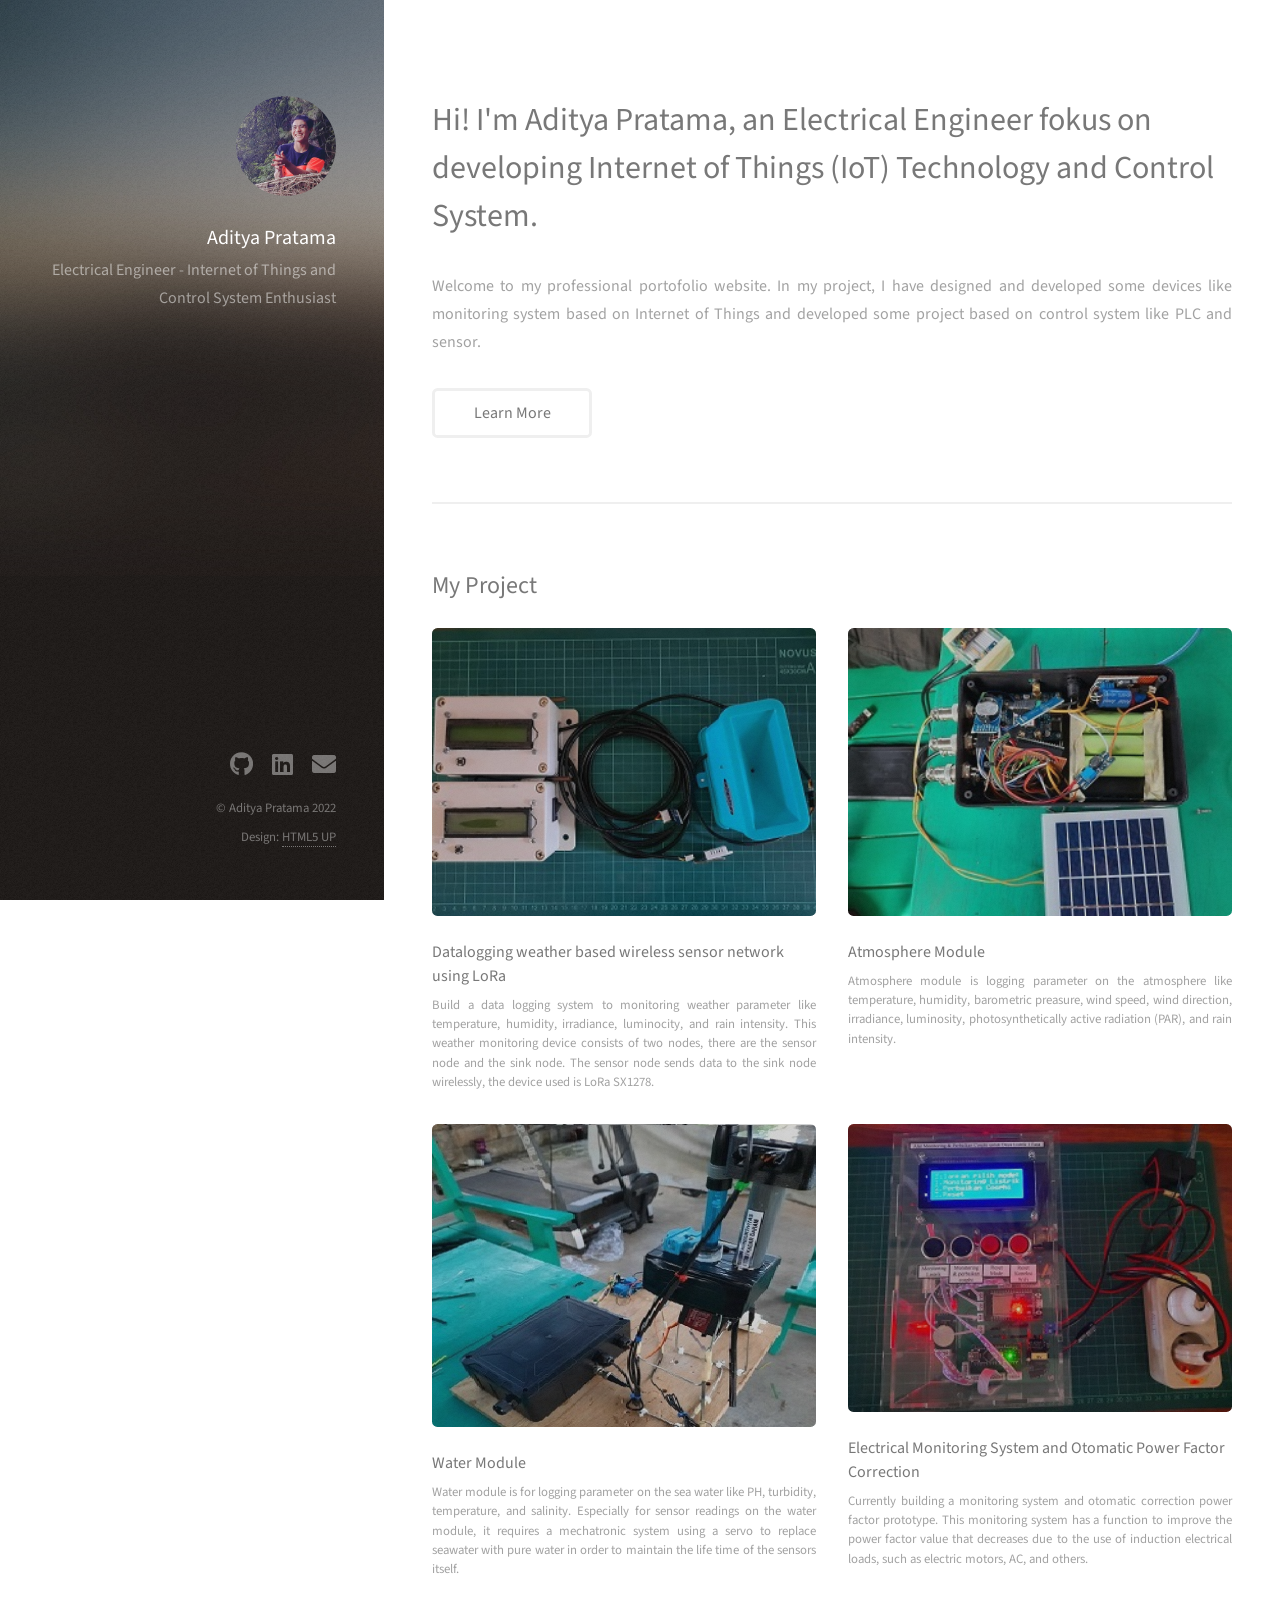
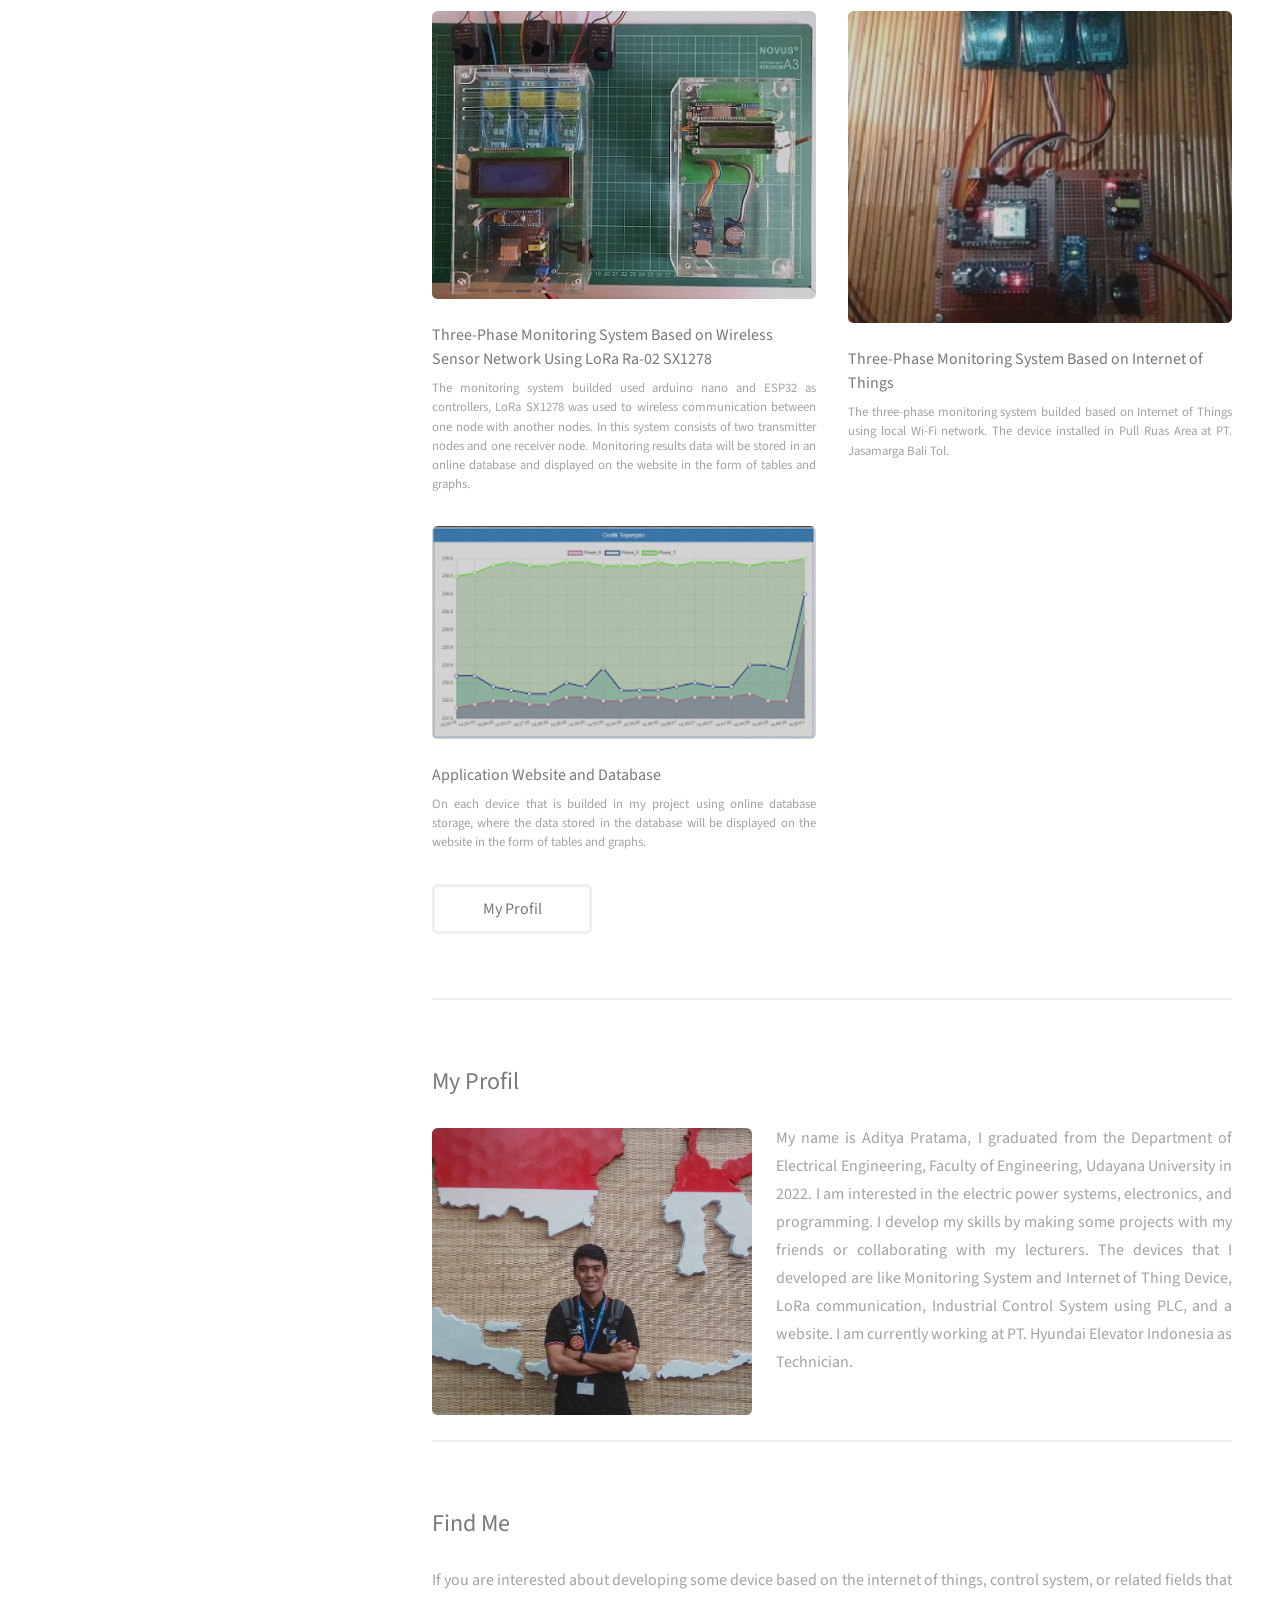
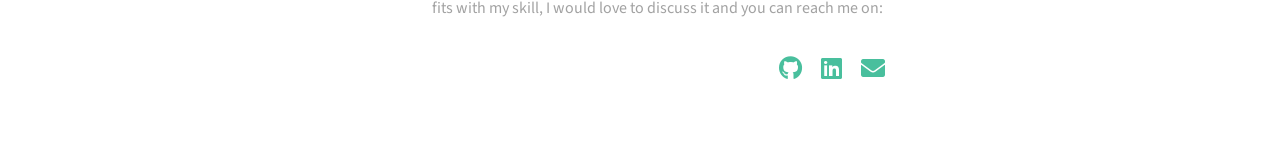
==== commit f1a6c133: "Update index.html mengedit biodata diri pada header and footer" ====
--- a/index.html
+++ b/index.html
@@ -17,7 +17,7 @@
       <div class="inner">
         <a href="#" class="image avatar"><img src="images/avatar(2).jpg" alt="" /></a>
         <h1>
-          <strong>Aditya Pratama</strong></h1>Electrical Engineering - Internet of Things Engineer</a>
+          <strong>Aditya Pratama</strong></h1>Electrical Engineer - Internet of Things and Control System Enthusiast</a>
         </h1>
       </div>
     </header>
@@ -27,11 +27,11 @@
       <!-- One -->
       <section id="one">
         <header class="major">
-          <h2> Hi! I'm Aditya Pratama, an Electrical Engineer especially on Internet of Things (IoT) Engineer.
+          <h2> Hi! I'm Aditya Pratama, an Electrical Engineer fokus on developing Internet of Things (IoT) Technology and Control System.
           </h2>
         </header>
         <p class="align-justify">
-          Welcome to my professional portofolio website. In my project, I have designed and developed several devices monitoring system based on Internet of Things and Wireless Sensor Network.
+          Welcome to my professional portofolio website. In my project, I have designed and developed some devices like monitoring system based on Internet of Things and developed some project based on control system like PLC and sensor.
         </p>
         <ul class="actions">
           <li><a href="#two" class="button scrolly">Learn More</a></li>
@@ -87,14 +87,14 @@
       <section id="three">
         <h2>My Profil</h2>
         <div class="align-justify">
-          <p><span class="image left"><img src="images/avatar(4).jpg" alt="" /></span>My name is Aditya Pratama, I graduated from the Department of Electrical Engineering, Faculty of Engineering, Udayana University in 2022. I am interested in the electric power systems, electronics, and programming. I develop my skills by making some projects with my friends or collaborating with lecturers. The devices that I developed are an Internet of Thing based power monitoring system, a Wireless Sensor Network utilizing LoRa communication, and a website. I am currently developing a single-phase power monitoring system with the function of correction the power factor.</p>
+          <p><span class="image left"><img src="images/avatar(4).jpg" alt="" /></span>My name is Aditya Pratama, I graduated from the Department of Electrical Engineering, Faculty of Engineering, Udayana University in 2022. I am interested in the electric power systems, electronics, and programming. I develop my skills by making some projects with my friends or collaborating with my lecturers. The devices that I developed are like Monitoring System and Internet of Thing Device, LoRa communication, Industrial Control System using PLC, and a website. I am currently working at PT. Hyundai Elevator Indonesia as Technician.</p>
         </div>
       </section>
 
 	  <!-- Four -->
 	  <section id="four">
 		<h2>Find Me</h2>
-        <p class="align-justify">If you are interested about the internet of things, wireless sensor networks, or related fields that fits with my skill, I would love to discuss it and you can reach me on:</p>
+        <p class="align-justify">If you are interested about developing some device based on the internet of things, control system, or related fields that fits with my skill, I would love to discuss it and you can reach me on:</p>
 			<div class="align-center">
 				<ul class="icons">
 					<li><a href="https://github.com/aditya98-dot" class="icon brands fa-github"><span class="label">Github</span></a></li>
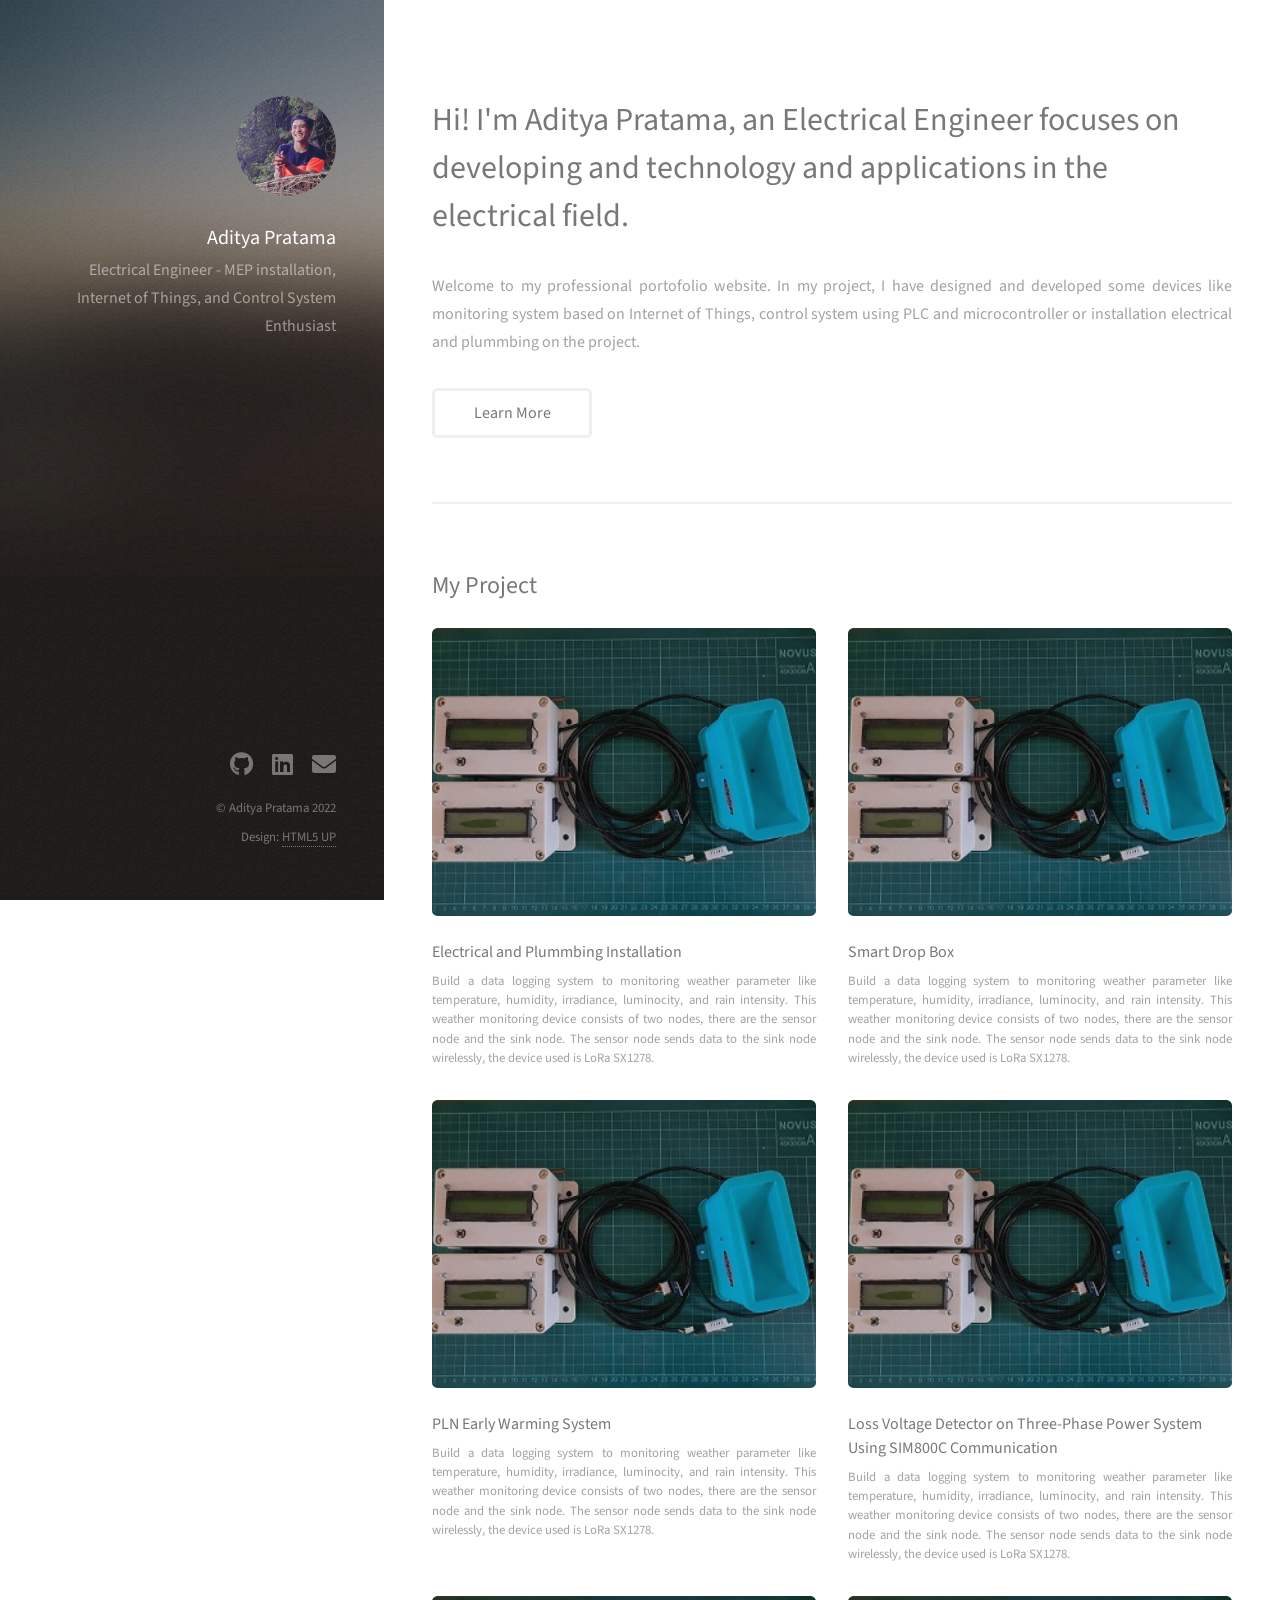
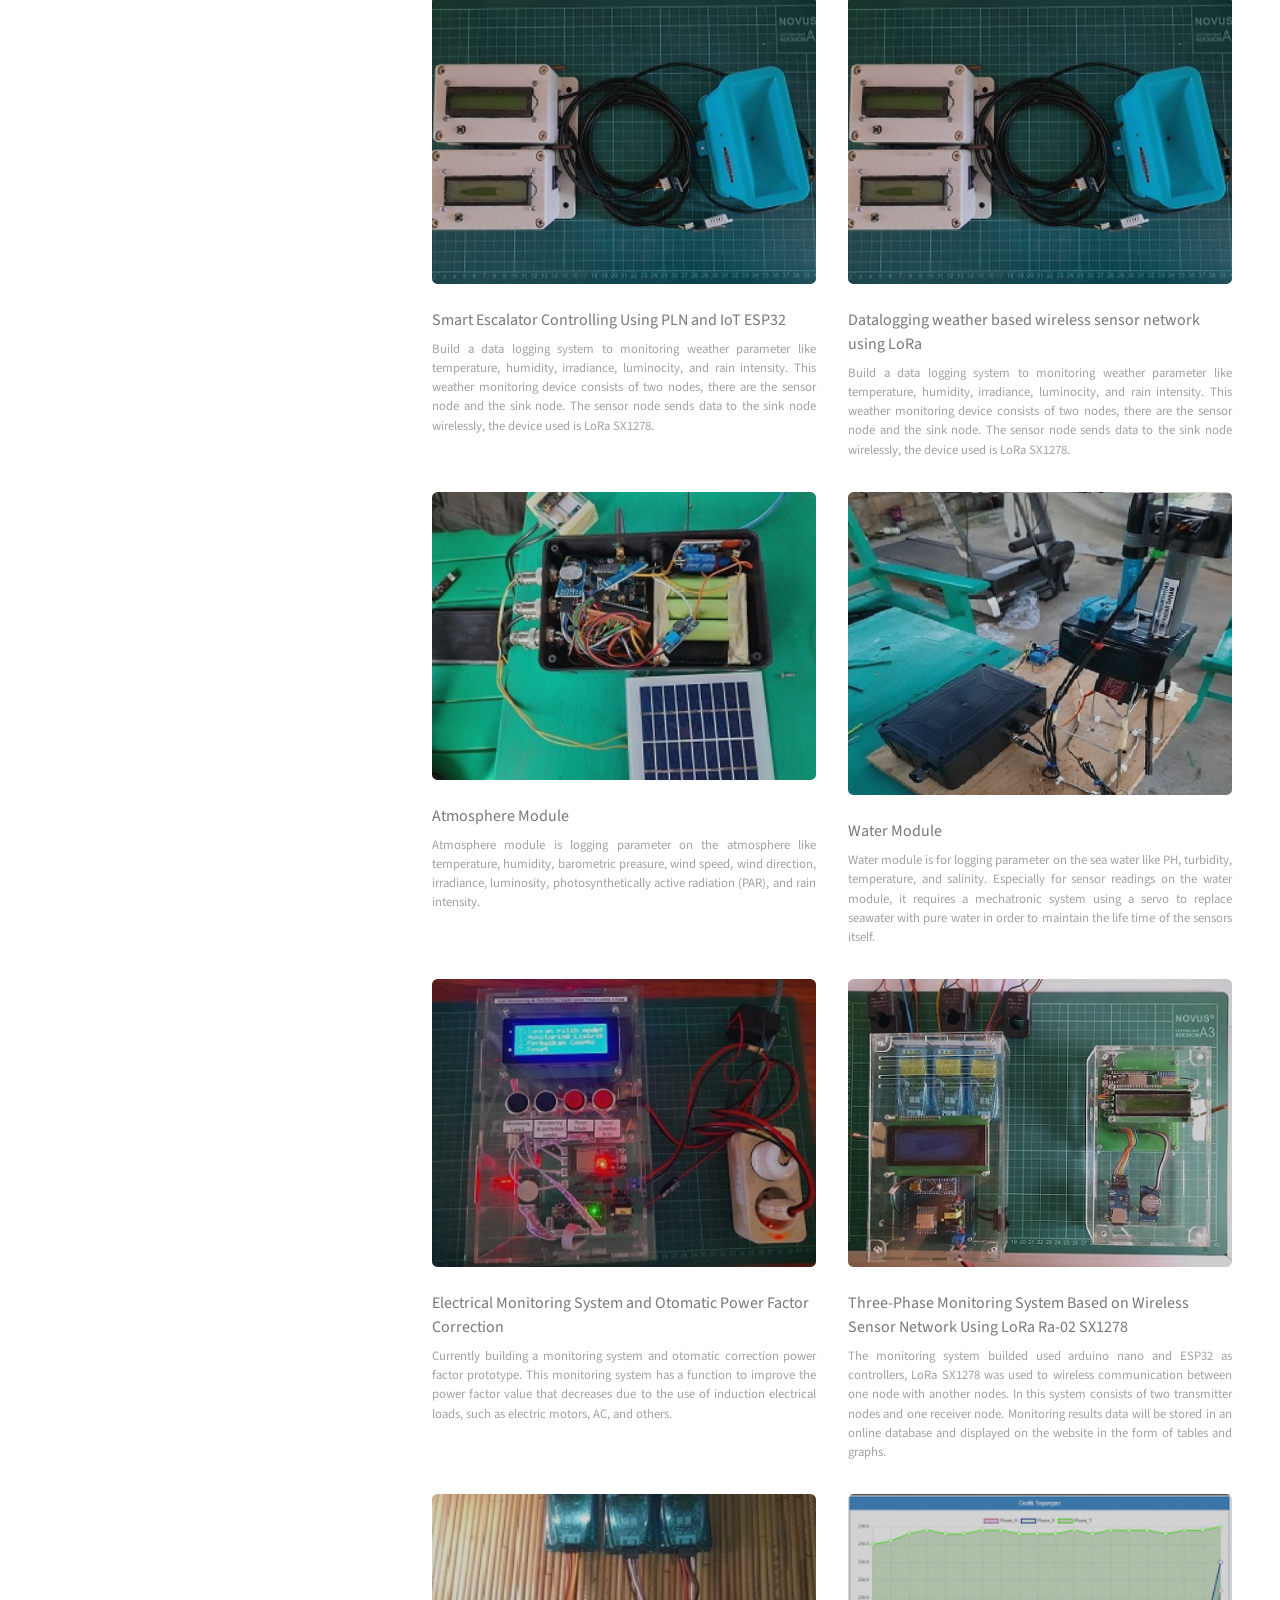
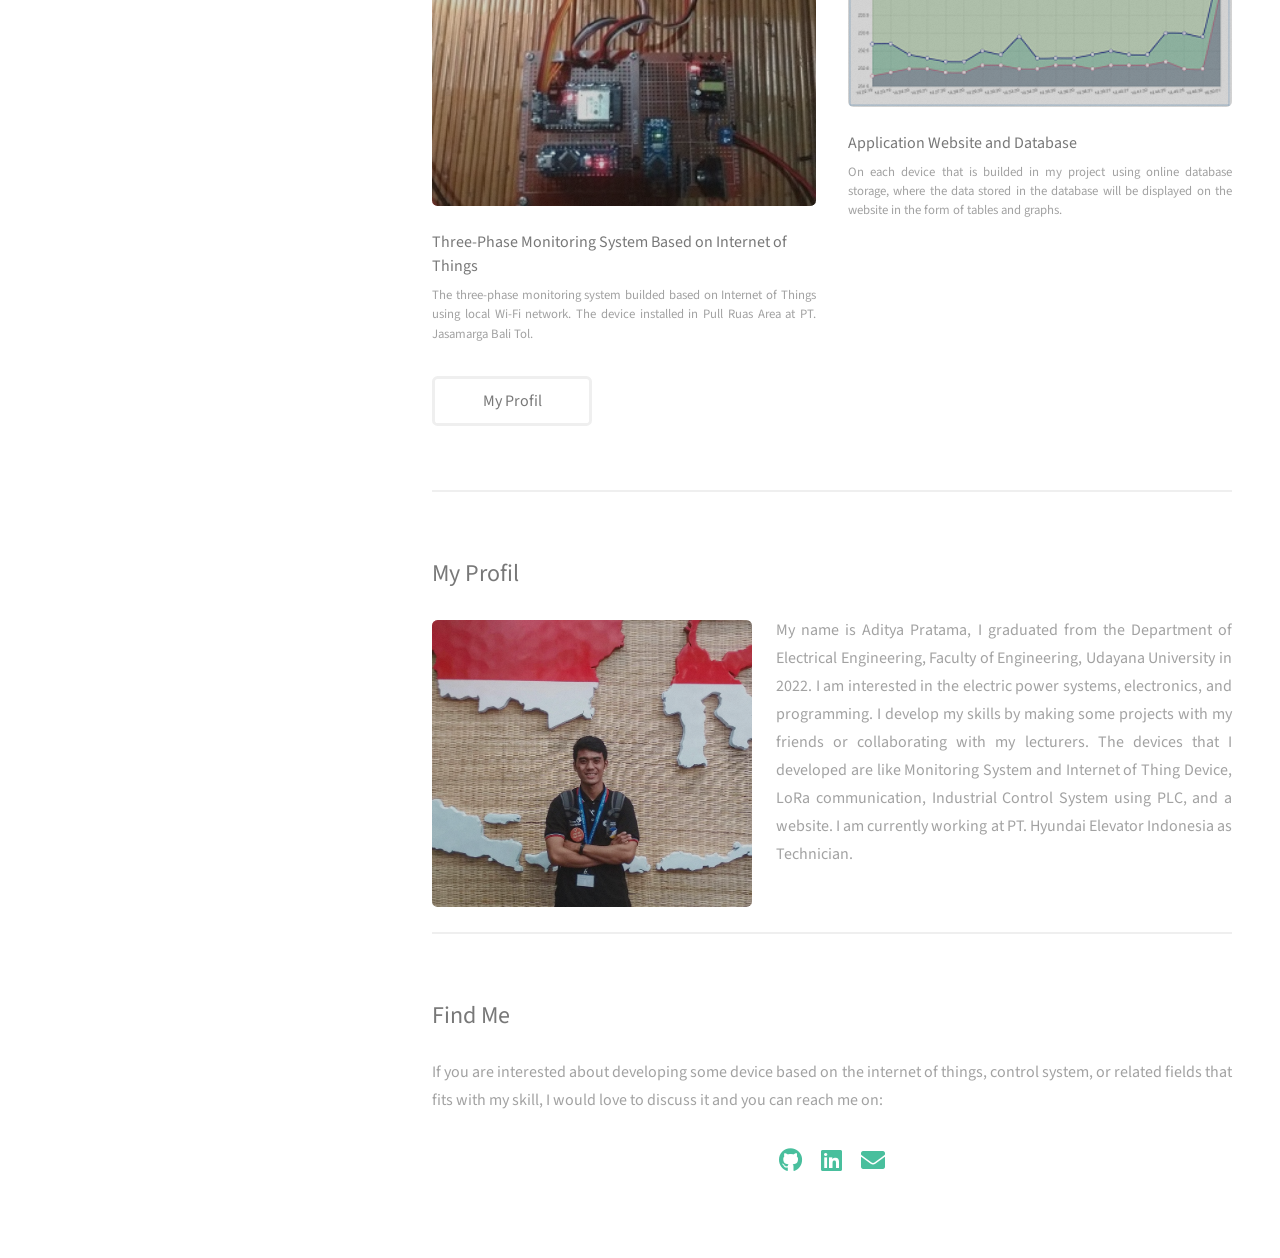
==== commit 4a36d6e5: "Update index.html mmenambahkan project dan merevisi header" ====
--- a/index.html
+++ b/index.html
@@ -17,7 +17,7 @@
       <div class="inner">
         <a href="#" class="image avatar"><img src="images/avatar(2).jpg" alt="" /></a>
         <h1>
-          <strong>Aditya Pratama</strong></h1>Electrical Engineer - Internet of Things and Control System Enthusiast</a>
+          <strong>Aditya Pratama</strong></h1>Electrical Engineer - MEP installation, Internet of Things, and Control System Enthusiast</a>
         </h1>
       </div>
     </header>
@@ -27,21 +27,46 @@
       <!-- One -->
       <section id="one">
         <header class="major">
-          <h2> Hi! I'm Aditya Pratama, an Electrical Engineer fokus on developing Internet of Things (IoT) Technology and Control System.
+          <h2> Hi! I'm Aditya Pratama, an Electrical Engineer focuses on developing and technology and applications in the electrical field.
           </h2>
         </header>
         <p class="align-justify">
-          Welcome to my professional portofolio website. In my project, I have designed and developed some devices like monitoring system based on Internet of Things and developed some project based on control system like PLC and sensor.
+          Welcome to my professional portofolio website. In my project, I have designed and developed some devices like monitoring system based on Internet of Things, control system using PLC and microcontroller or installation electrical and plummbing on the project.
         </p>
         <ul class="actions">
           <li><a href="#two" class="button scrolly">Learn More</a></li>
         </ul>
       </section>
 
-      <!-- Two -->
+      <!-- My Project List -->
       <section id="two">
         <h2>My Project</h2>
         <div class="row">
+	  <article class="col-6 col-12-xsmall work-item">
+            <a href="images/weather/gambar(2).jpg" class="image fit thumb"><img src="images/weather/gambar(1).jpg" alt="" /></a>
+            <h3>Electrical and Plummbing Installation</h3>
+            <p class="align-justify">Build a data logging system to monitoring weather parameter like temperature, humidity, irradiance, luminocity, and rain intensity. This weather monitoring device consists of two nodes, there are the sensor node and the sink node. The sensor node sends data to the sink node wirelessly, the device used is LoRa SX1278. </p>
+          </article>
+	  <article class="col-6 col-12-xsmall work-item">
+            <a href="images/weather/gambar(2).jpg" class="image fit thumb"><img src="images/weather/gambar(1).jpg" alt="" /></a>
+            <h3>Smart Drop Box</h3>
+            <p class="align-justify">Build a data logging system to monitoring weather parameter like temperature, humidity, irradiance, luminocity, and rain intensity. This weather monitoring device consists of two nodes, there are the sensor node and the sink node. The sensor node sends data to the sink node wirelessly, the device used is LoRa SX1278. </p>
+          </article>
+	   <article class="col-6 col-12-xsmall work-item">
+            <a href="images/weather/gambar(2).jpg" class="image fit thumb"><img src="images/weather/gambar(1).jpg" alt="" /></a>
+            <h3>PLN Early Warming System</h3>
+            <p class="align-justify">Build a data logging system to monitoring weather parameter like temperature, humidity, irradiance, luminocity, and rain intensity. This weather monitoring device consists of two nodes, there are the sensor node and the sink node. The sensor node sends data to the sink node wirelessly, the device used is LoRa SX1278. </p>
+          </article>
+	   <article class="col-6 col-12-xsmall work-item">
+            <a href="images/weather/gambar(2).jpg" class="image fit thumb"><img src="images/weather/gambar(1).jpg" alt="" /></a>
+            <h3>Loss Voltage Detector on Three-Phase Power System Using SIM800C Communication</h3>
+            <p class="align-justify">Build a data logging system to monitoring weather parameter like temperature, humidity, irradiance, luminocity, and rain intensity. This weather monitoring device consists of two nodes, there are the sensor node and the sink node. The sensor node sends data to the sink node wirelessly, the device used is LoRa SX1278. </p>
+          </article>
+	   <article class="col-6 col-12-xsmall work-item">
+            <a href="images/weather/gambar(2).jpg" class="image fit thumb"><img src="images/weather/gambar(1).jpg" alt="" /></a>
+            <h3>Smart Escalator Controlling Using PLN and IoT ESP32</h3>
+            <p class="align-justify">Build a data logging system to monitoring weather parameter like temperature, humidity, irradiance, luminocity, and rain intensity. This weather monitoring device consists of two nodes, there are the sensor node and the sink node. The sensor node sends data to the sink node wirelessly, the device used is LoRa SX1278. </p>
+          </article>
           <article class="col-6 col-12-xsmall work-item">
             <a href="images/weather/gambar(2).jpg" class="image fit thumb"><img src="images/weather/gambar(1).jpg" alt="" /></a>
             <h3>Datalogging weather based wireless sensor network using LoRa</h3>
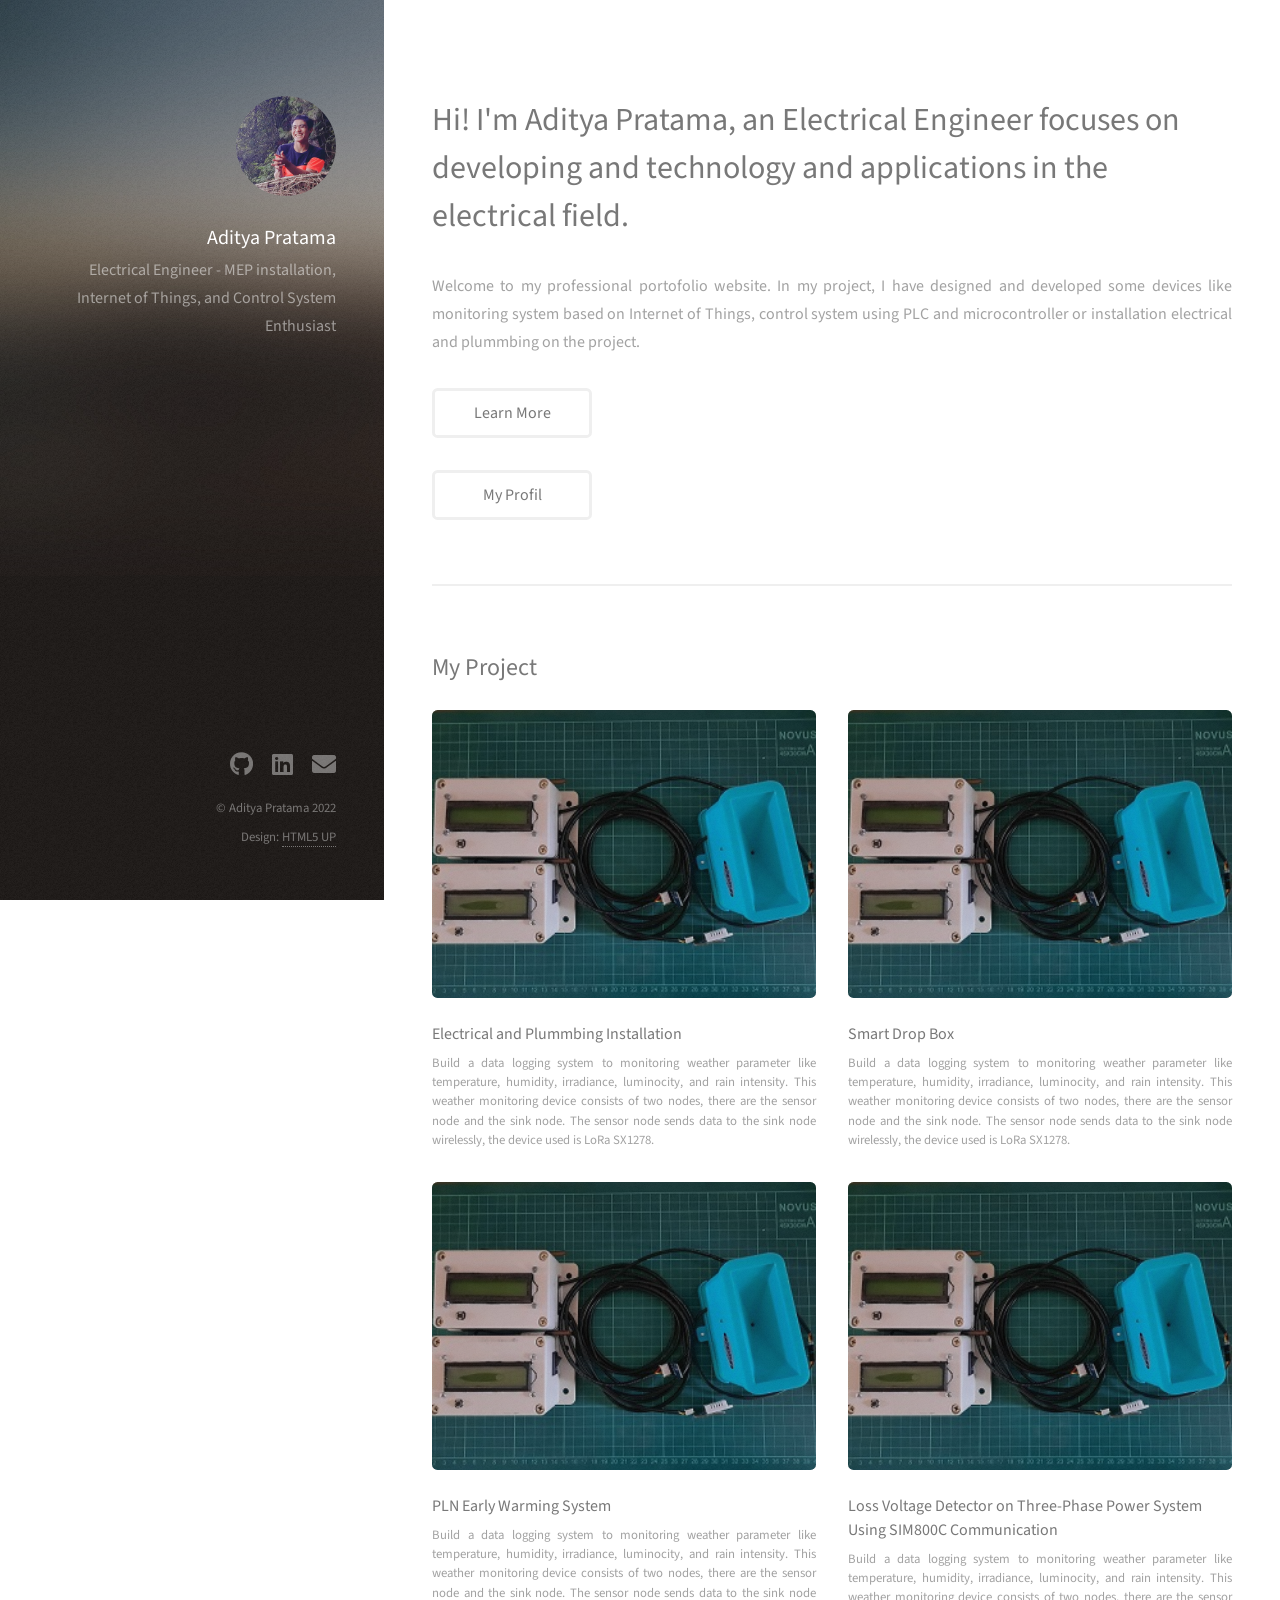
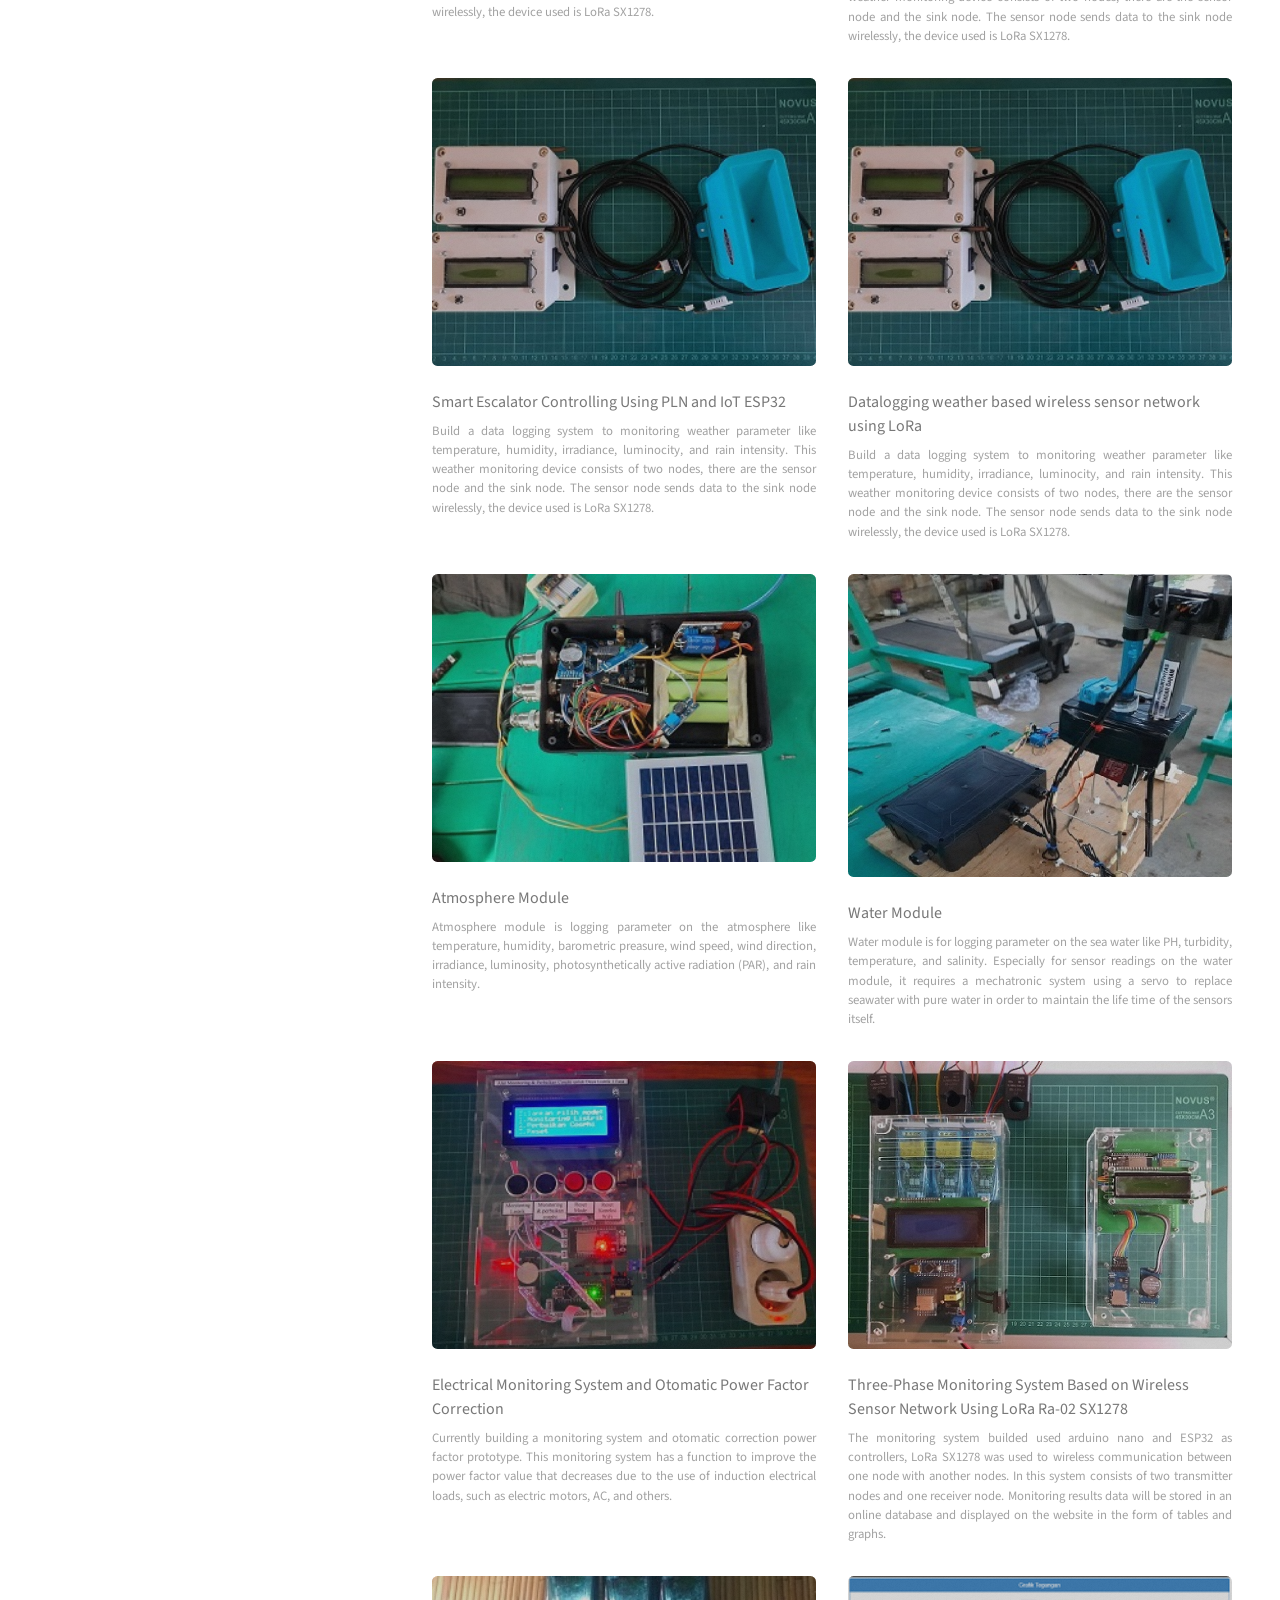
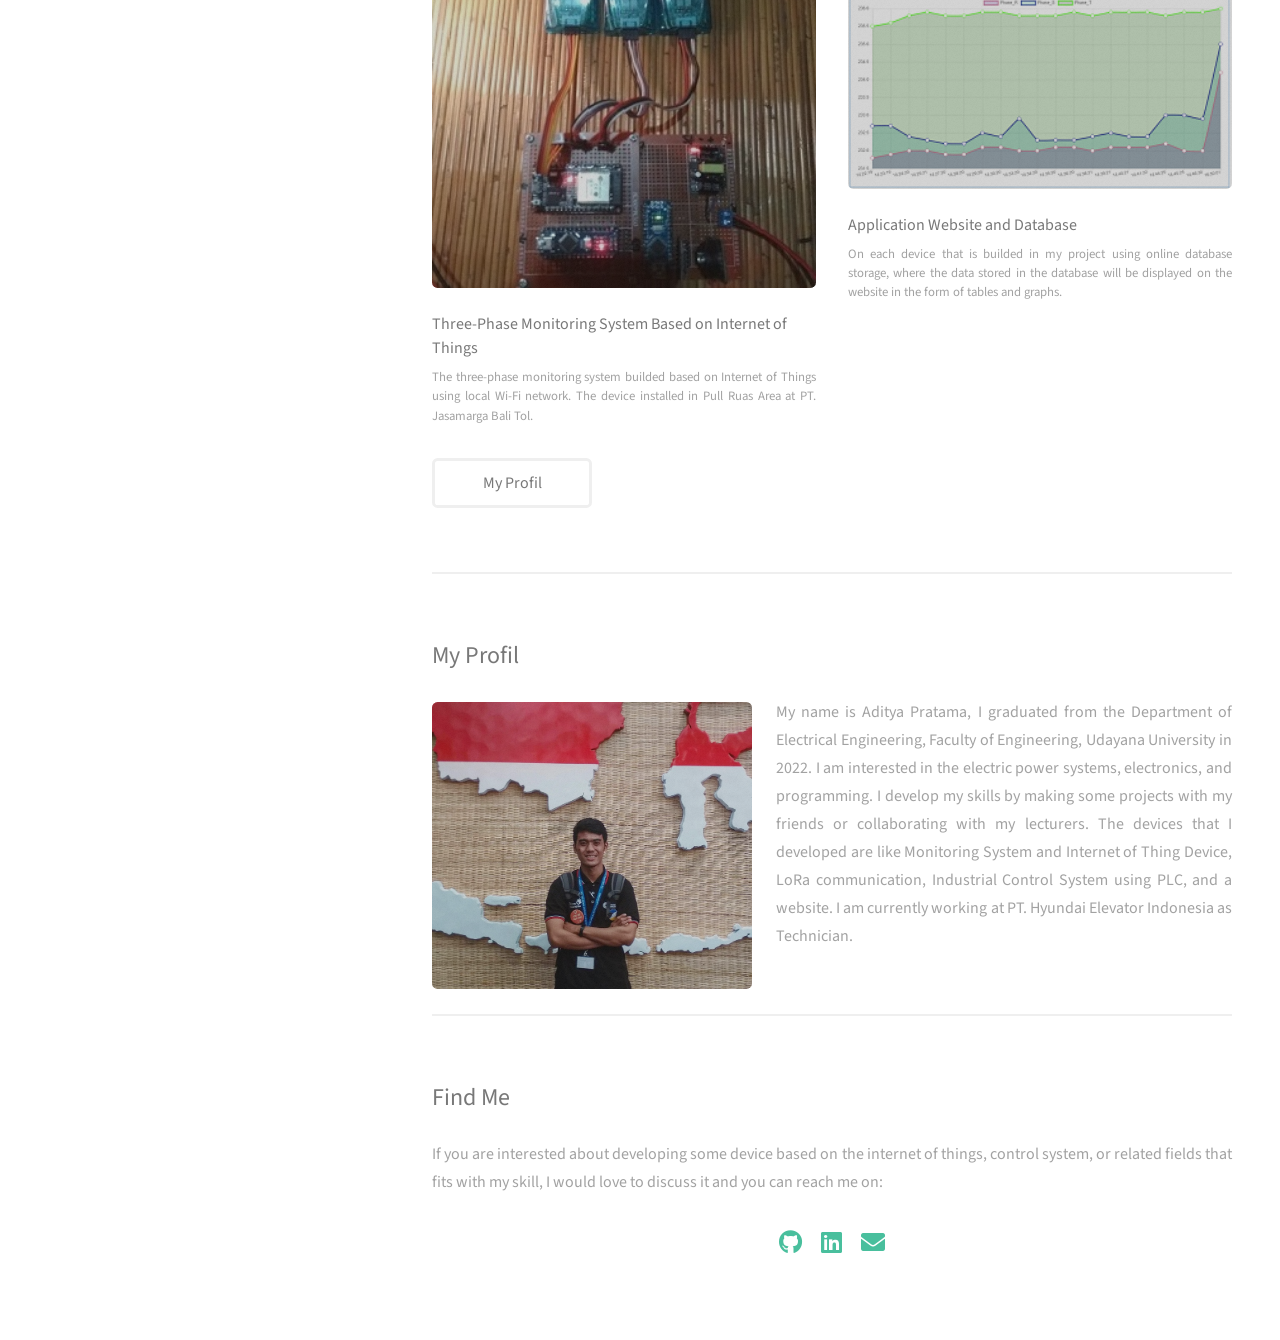
==== commit 5fb302e0: "Update index.html merubah posisi tombol profil" ====
--- a/index.html
+++ b/index.html
@@ -35,6 +35,9 @@
         </p>
         <ul class="actions">
           <li><a href="#two" class="button scrolly">Learn More</a></li>
+        </ul>
+      <ul class="actions">
+          <li><a href="#three" class="button">My Profil</a></li>
         </ul>
       </section>
 
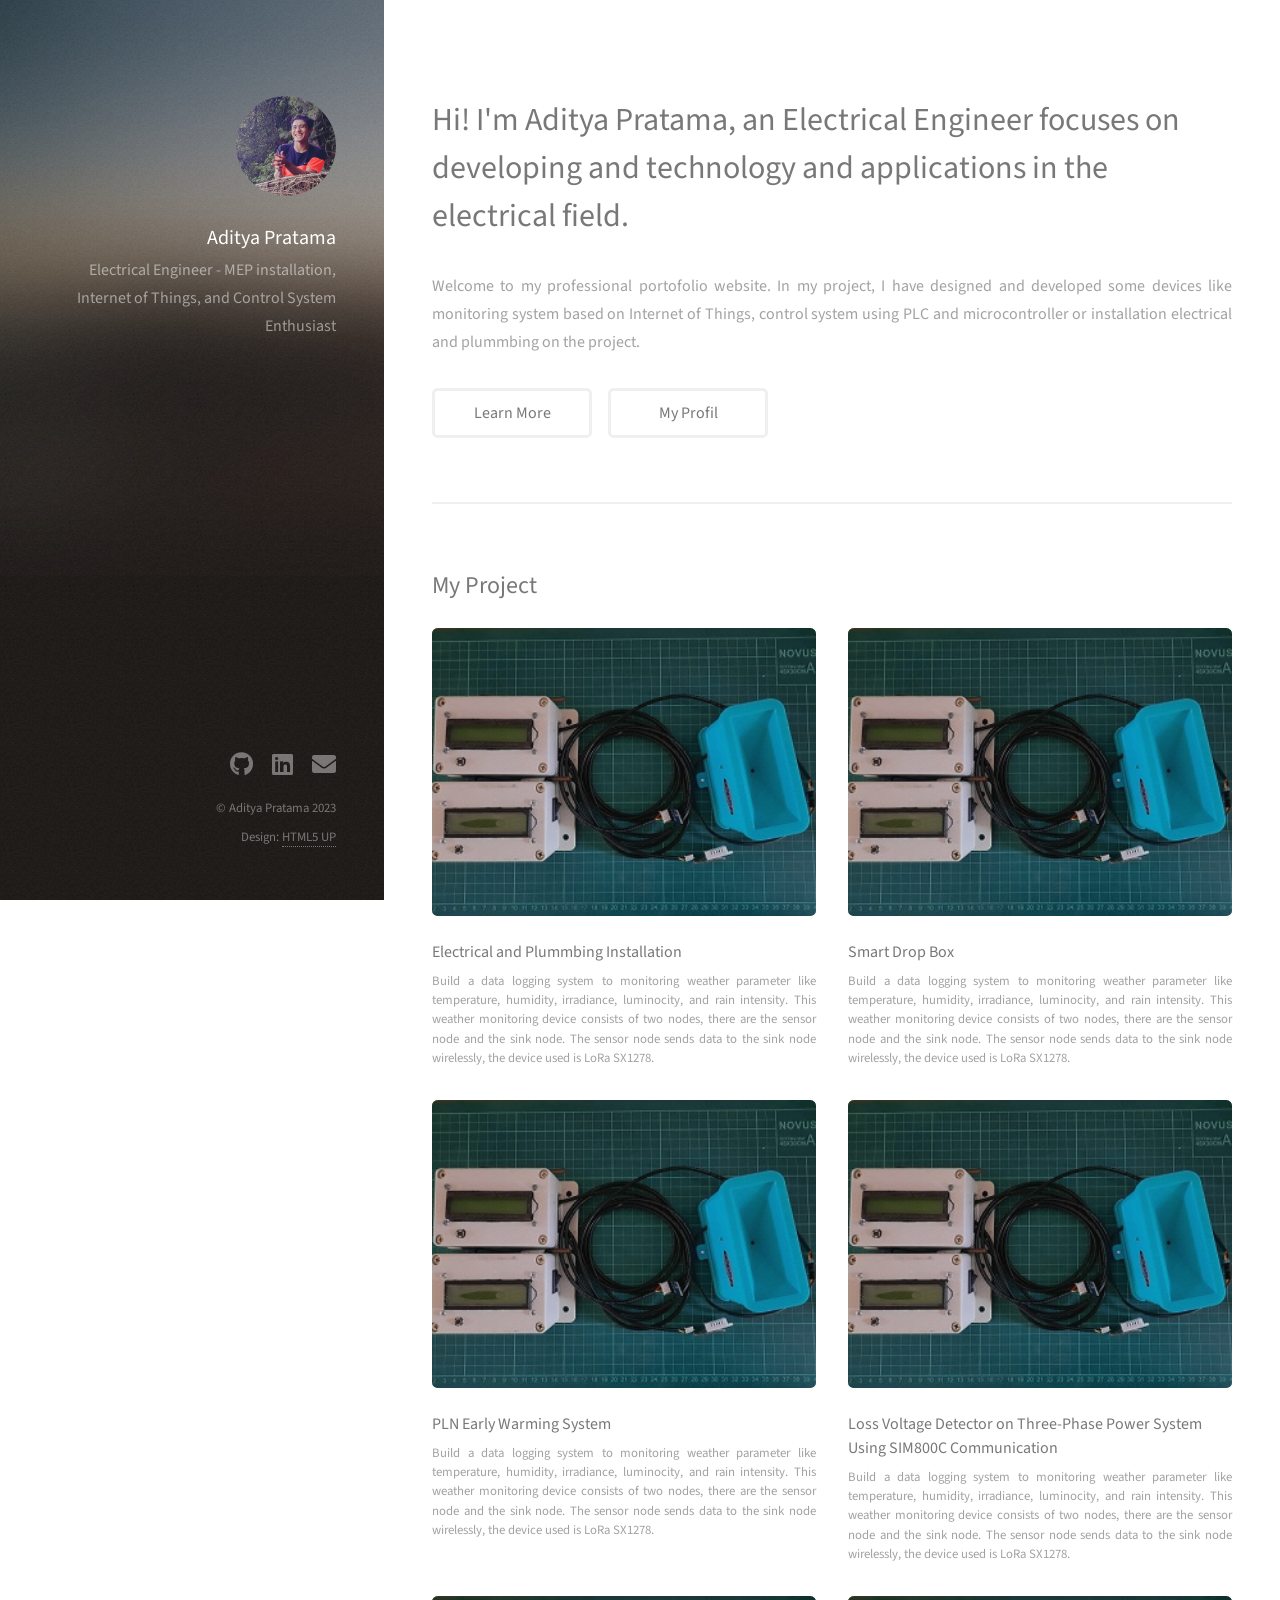
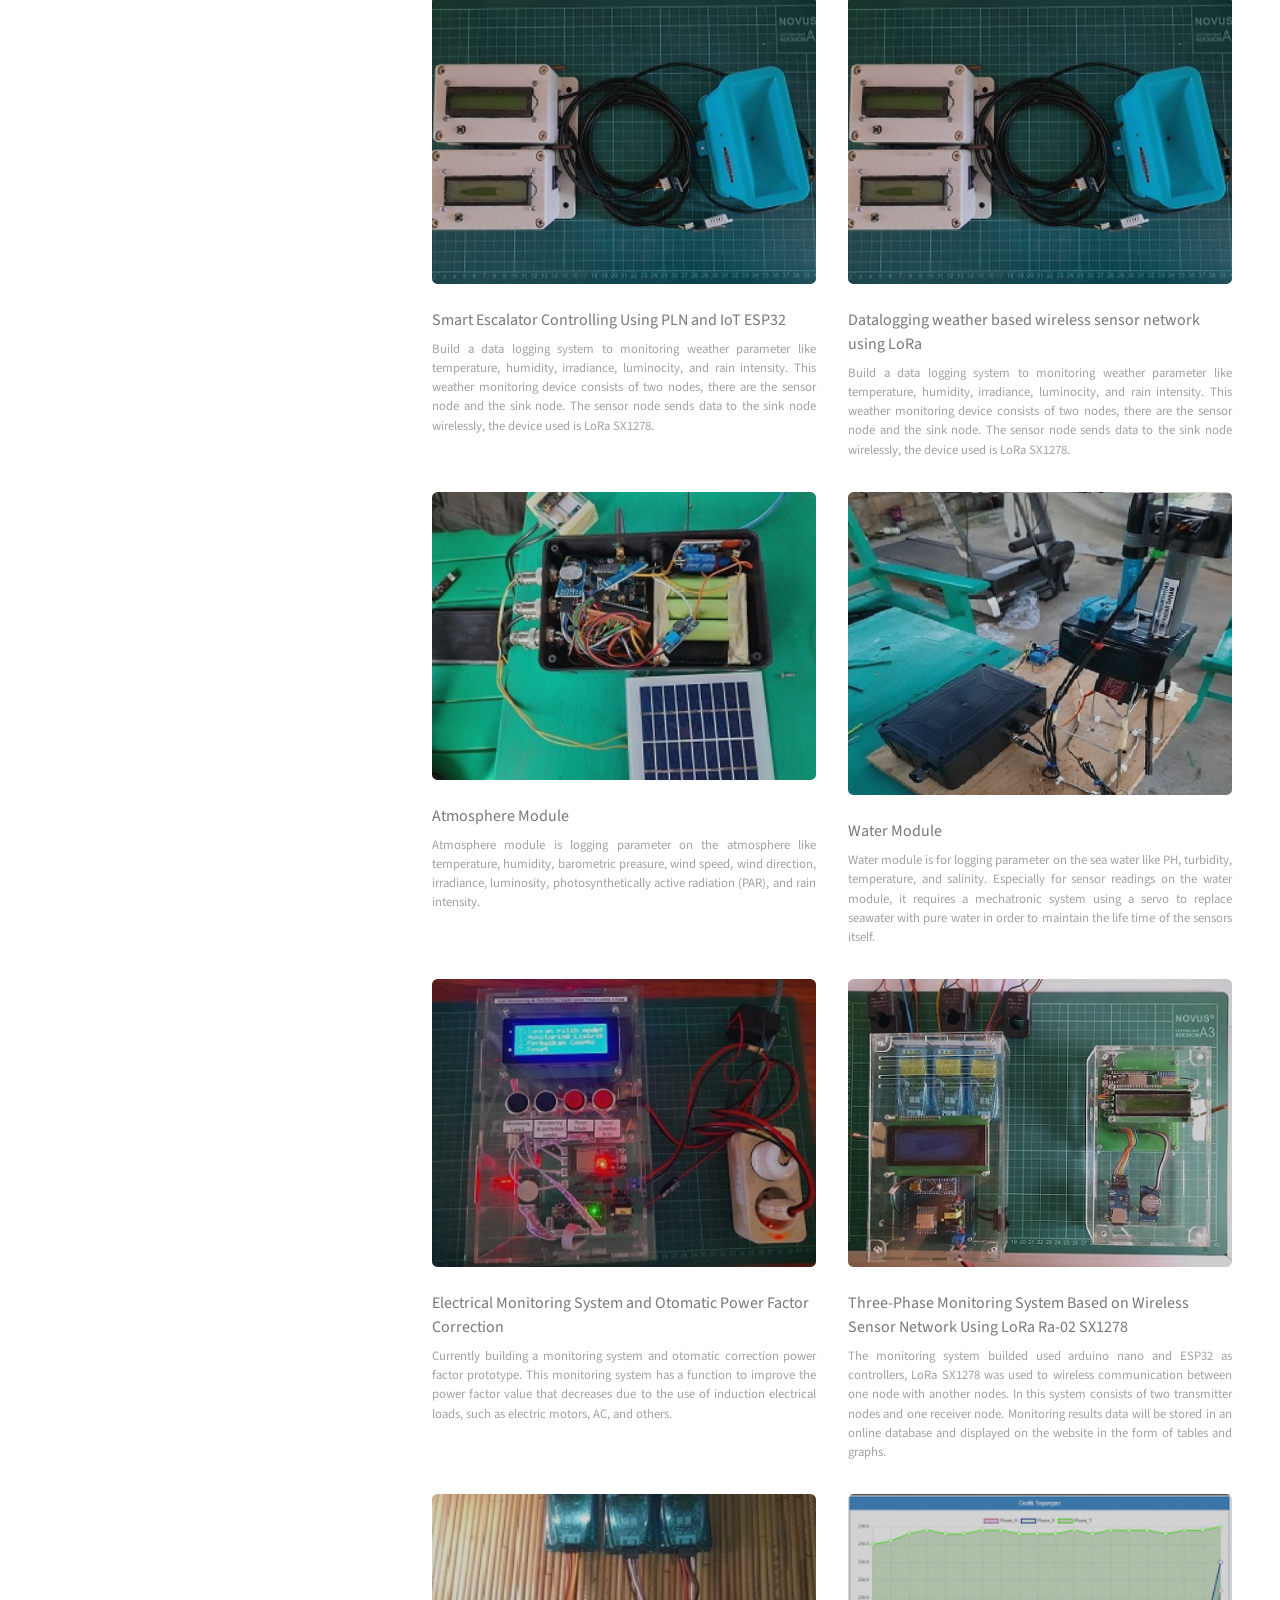
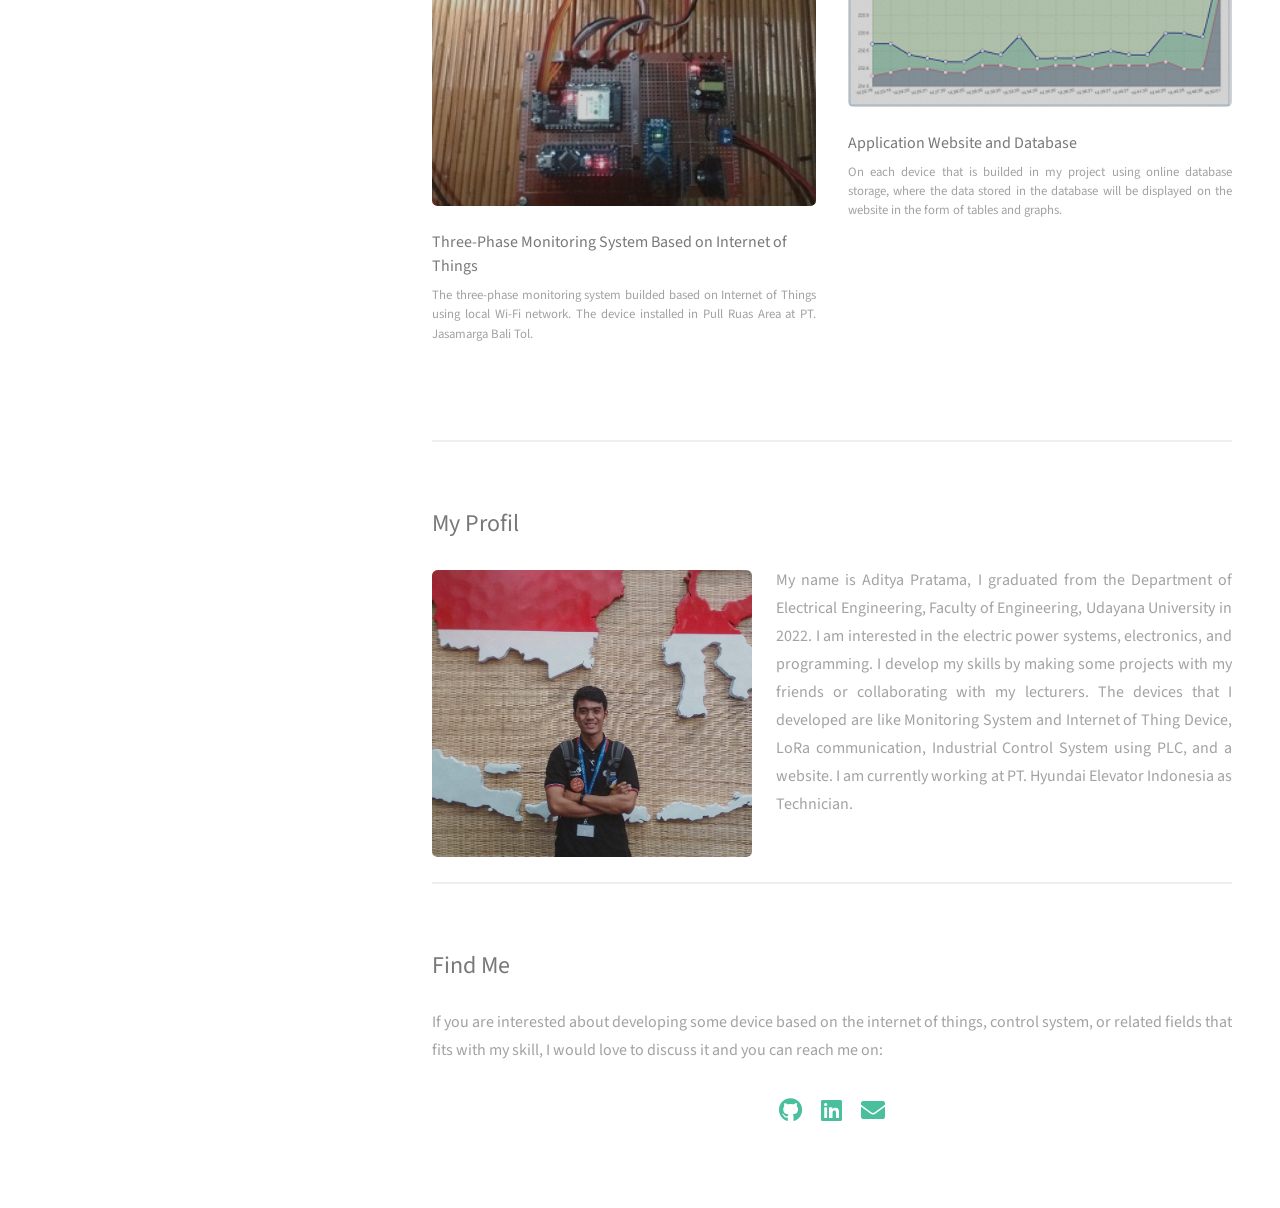
==== commit 2db7c61d: "Update index.html mengedit posisi tombol" ====
--- a/index.html
+++ b/index.html
@@ -35,8 +35,6 @@
         </p>
         <ul class="actions">
           <li><a href="#two" class="button scrolly">Learn More</a></li>
-        </ul>
-      <ul class="actions">
           <li><a href="#three" class="button">My Profil</a></li>
         </ul>
       </section>
@@ -106,9 +104,6 @@
             <p class="align-justify">On each device that is builded in my project using online database storage, where the data stored in the database will be displayed on the website in the form of tables and graphs.</p>
 		      </article>
         </div>
-        <ul class="actions">
-          <li><a href="#three" class="button">My Profil</a></li>
-        </ul>
       </section>
 
       <!-- Three -->
@@ -148,7 +143,7 @@
           </li>
         </ul>
         <ul class="copyright">
-          <li>&copy; Aditya Pratama 2022</li>
+          <li>&copy; Aditya Pratama 2023</li>
           <li>Design: <a href="http://html5up.net">HTML5 UP</a></li>
         </ul>
       </div>
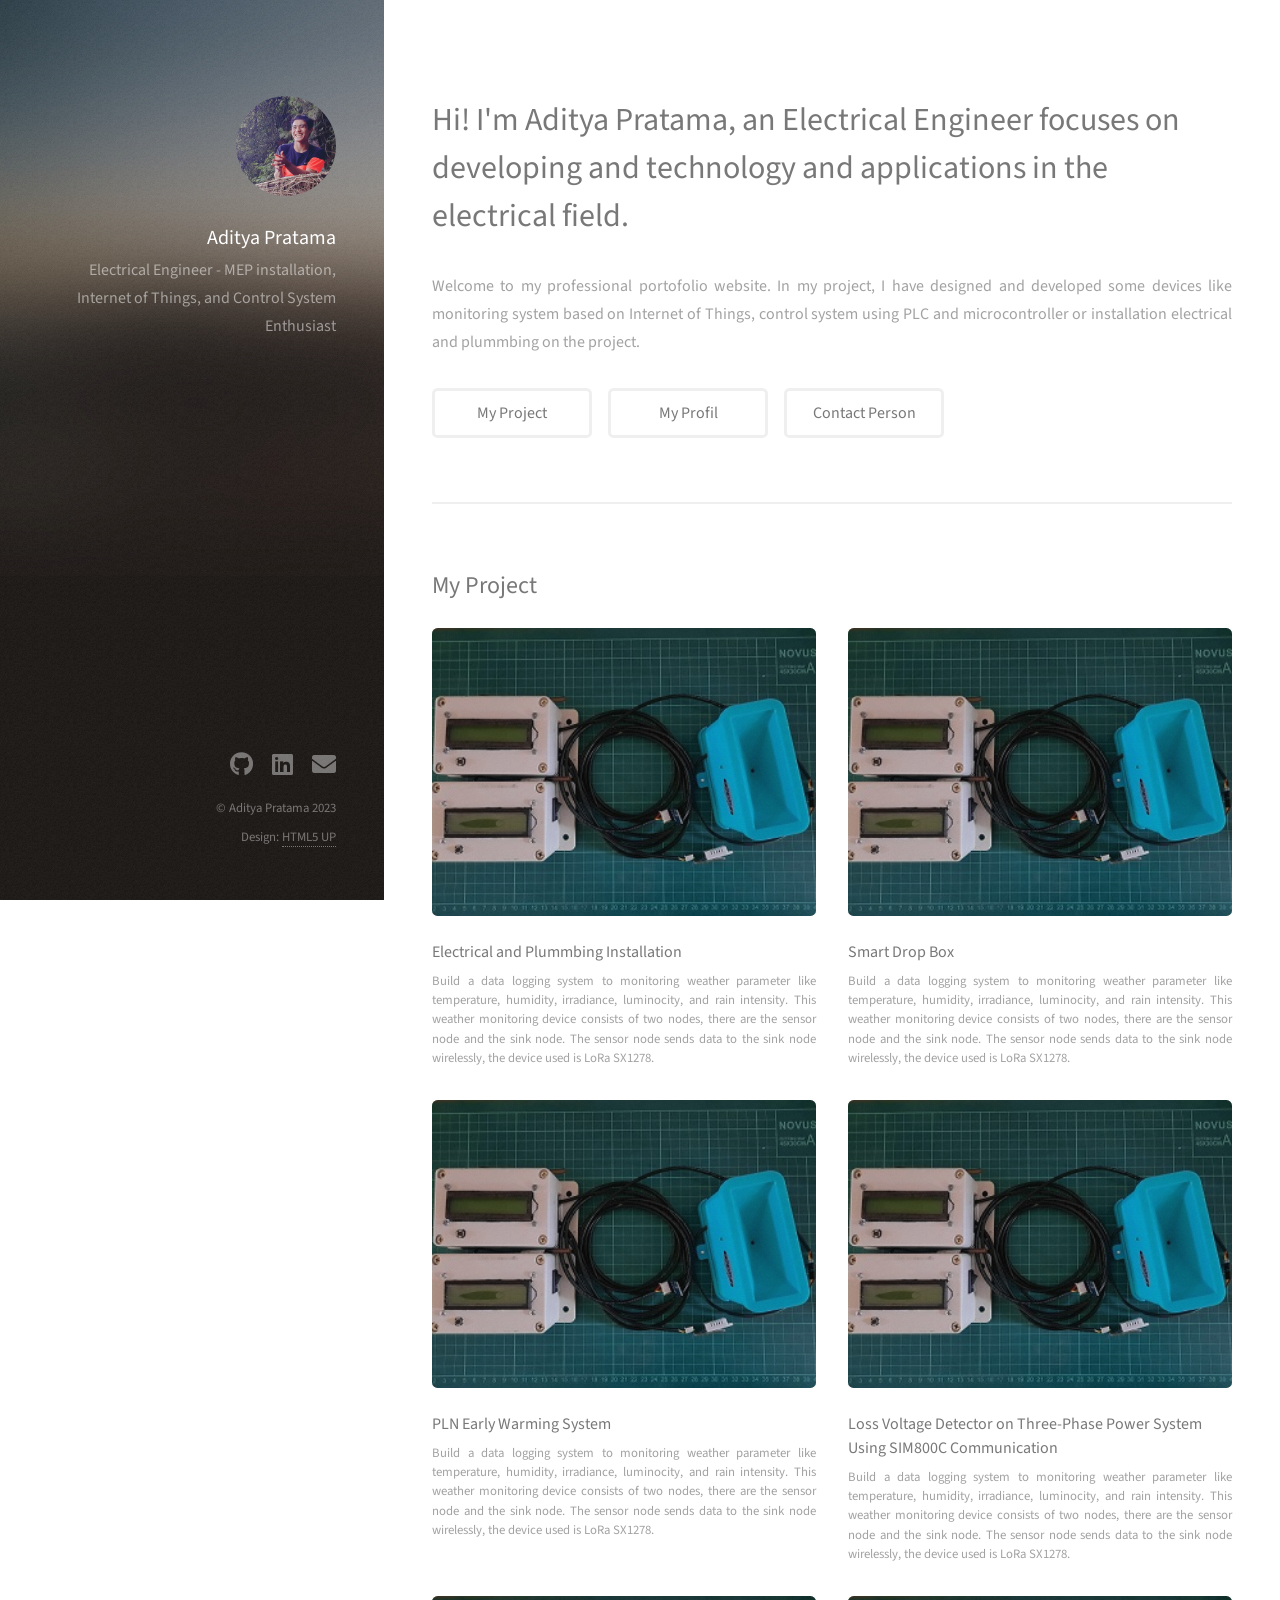
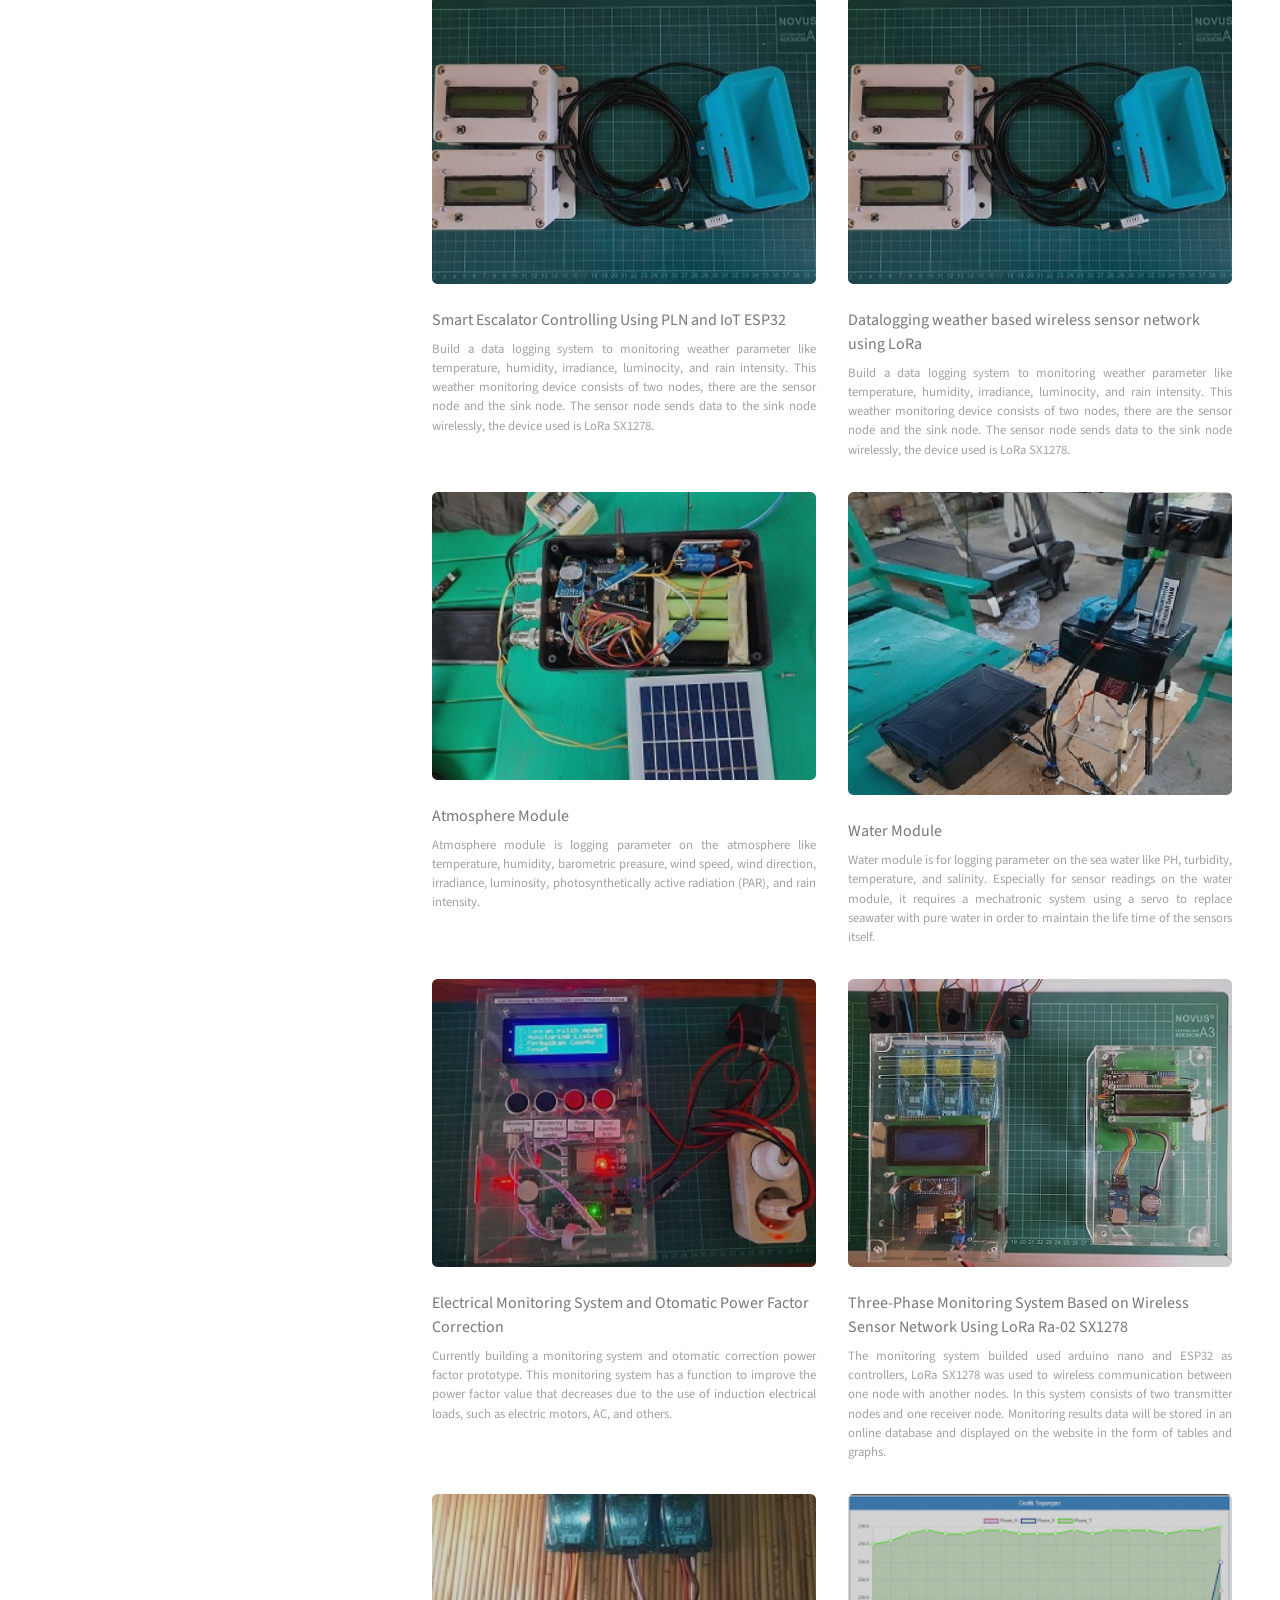
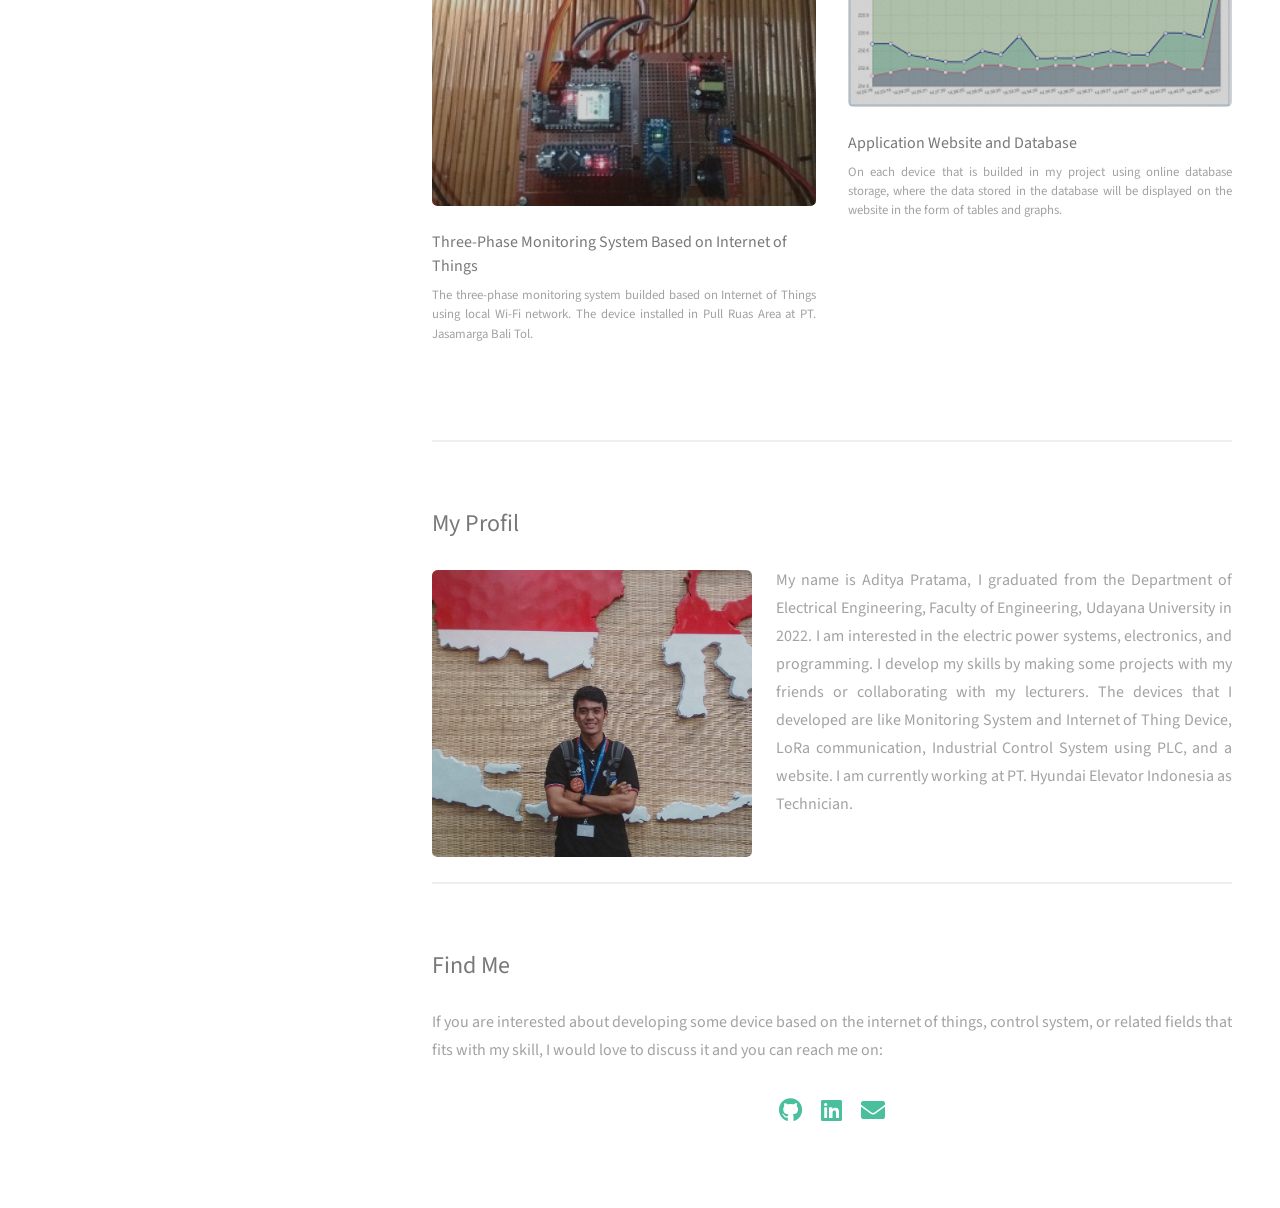
==== commit e1e354c5: "Update index.html mengedit dan menambahkan buttom contact person" ====
--- a/index.html
+++ b/index.html
@@ -34,8 +34,9 @@
           Welcome to my professional portofolio website. In my project, I have designed and developed some devices like monitoring system based on Internet of Things, control system using PLC and microcontroller or installation electrical and plummbing on the project.
         </p>
         <ul class="actions">
-          <li><a href="#two" class="button scrolly">Learn More</a></li>
+          <li><a href="#two" class="button">My Project</a></li>
           <li><a href="#three" class="button">My Profil</a></li>
+	  <li><a href="#four" class="button">Contact Person</a></li>
         </ul>
       </section>
 
@@ -114,9 +115,9 @@
         </div>
       </section>
 
-	  <!-- Four -->
-	  <section id="four">
-		<h2>Find Me</h2>
+      <!-- Four -->
+      <section id="four">
+       <h2>Find Me</h2>
         <p class="align-justify">If you are interested about developing some device based on the internet of things, control system, or related fields that fits with my skill, I would love to discuss it and you can reach me on:</p>
 			<div class="align-center">
 				<ul class="icons">
@@ -124,8 +125,8 @@
 					<li><a href="https://www.linkedin.com/in/aditya-prtm98" class="icon brands fa-linkedin"><span class="label">Linkedin</span></a></li>
 					<li><a href="mailto:adityapratama141198@gmail.com" class="icon solid fa-envelope"><span class="label">Email</span></a></li> 
 				</ul>
-          </div>
-	  </section>
+                        </div>
+	</section>
 	  
 
     <!-- Footer -->
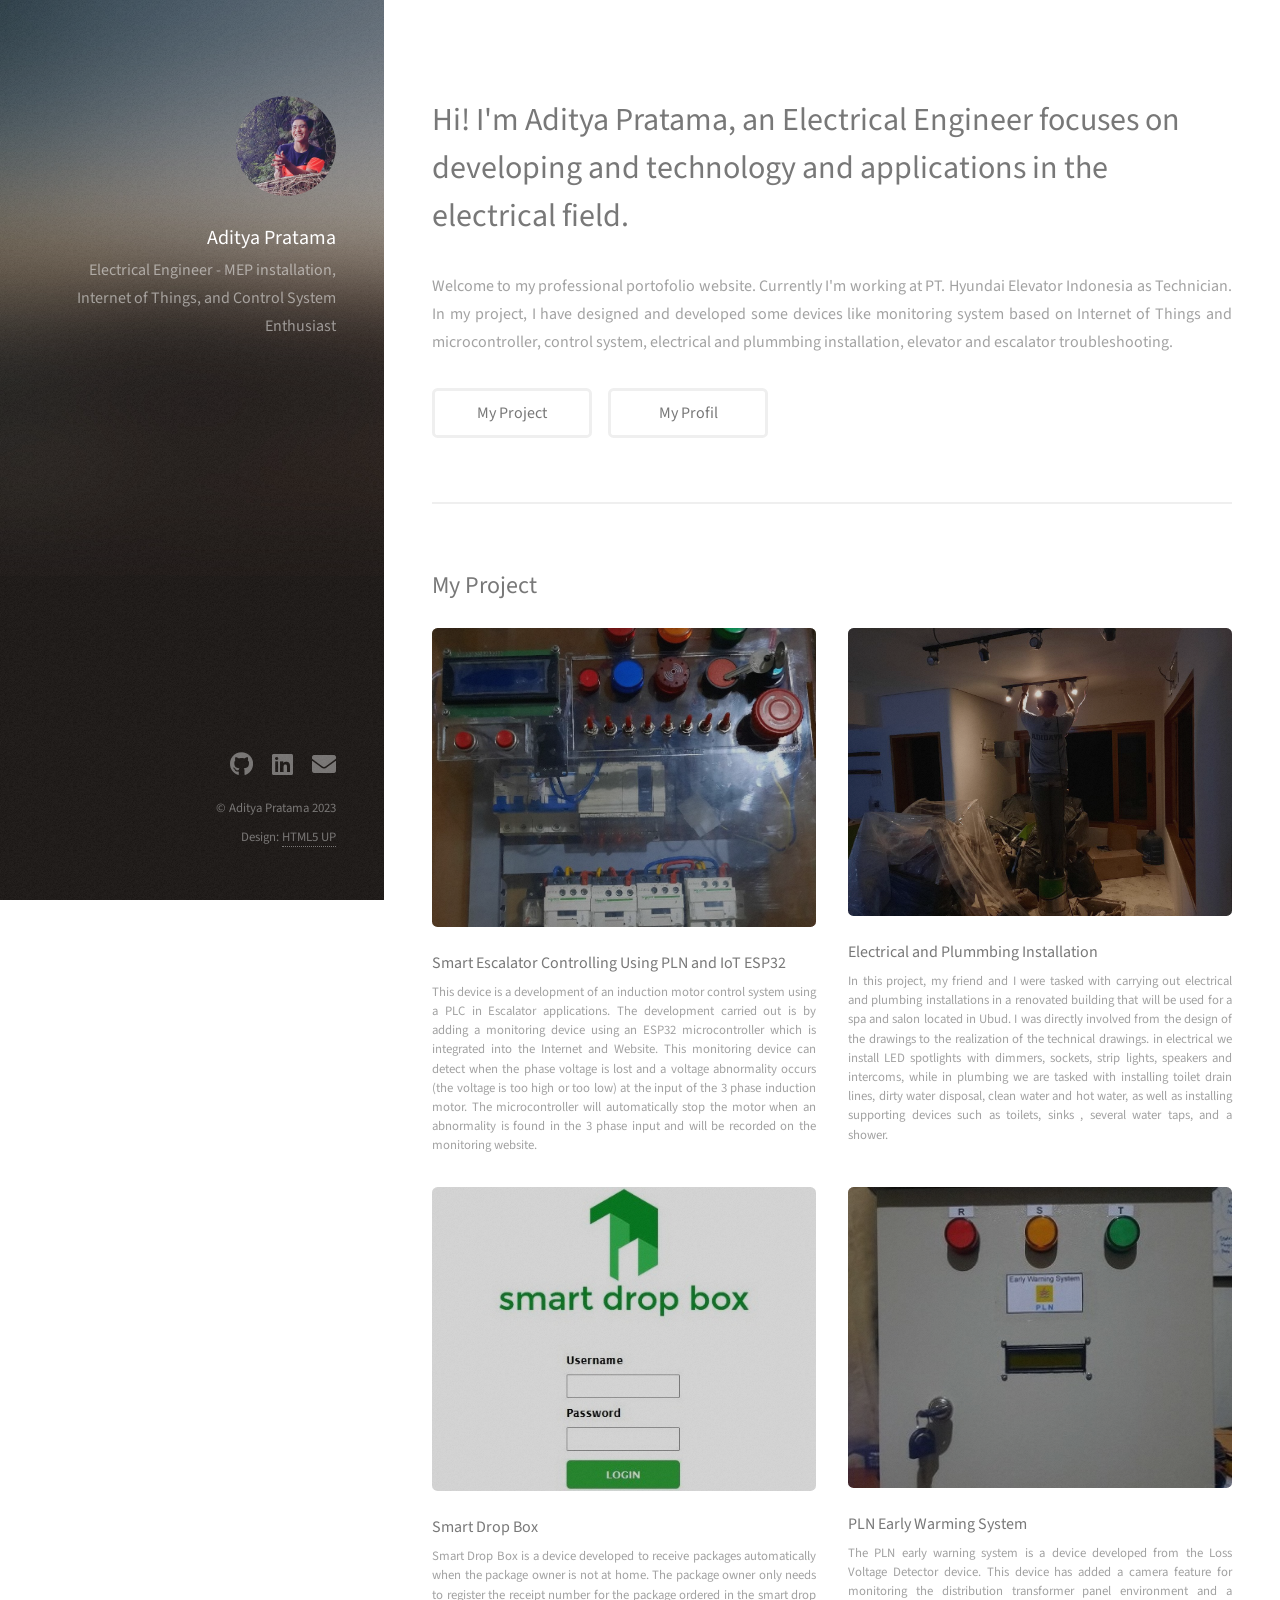
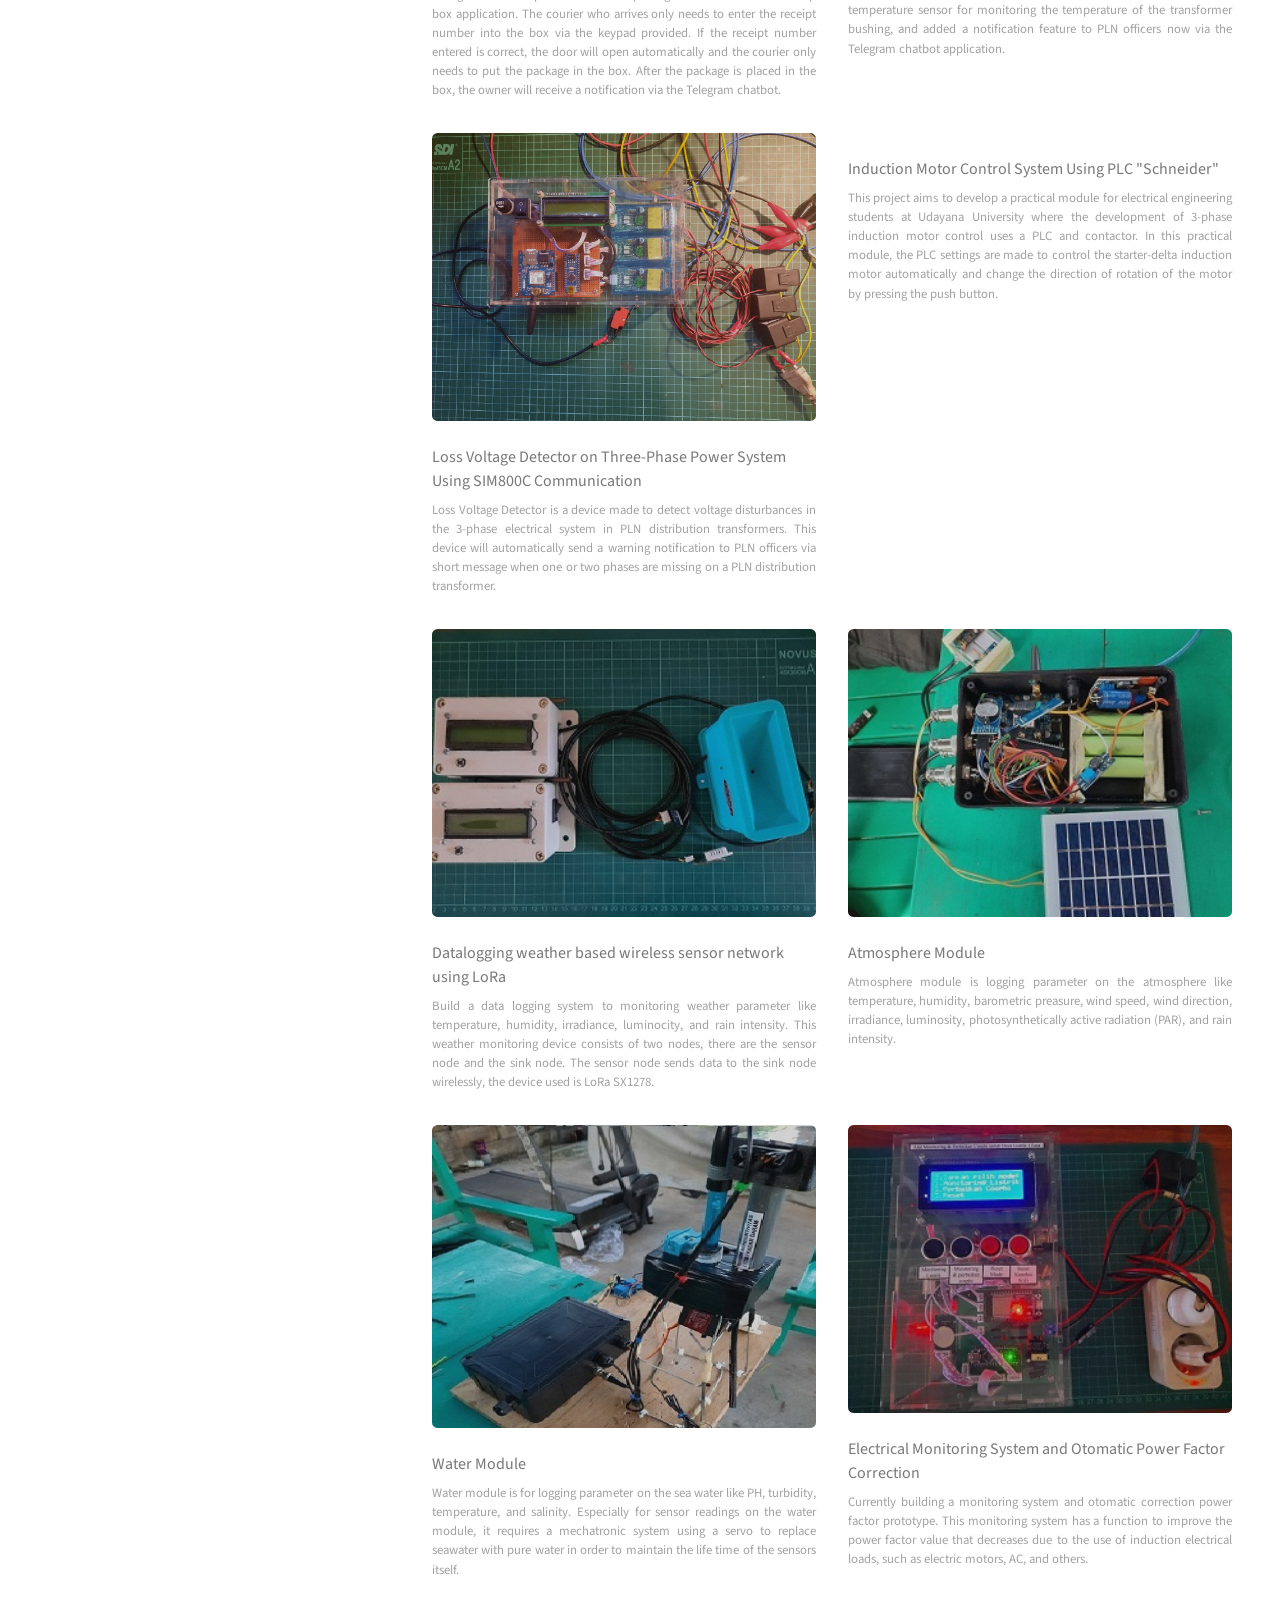
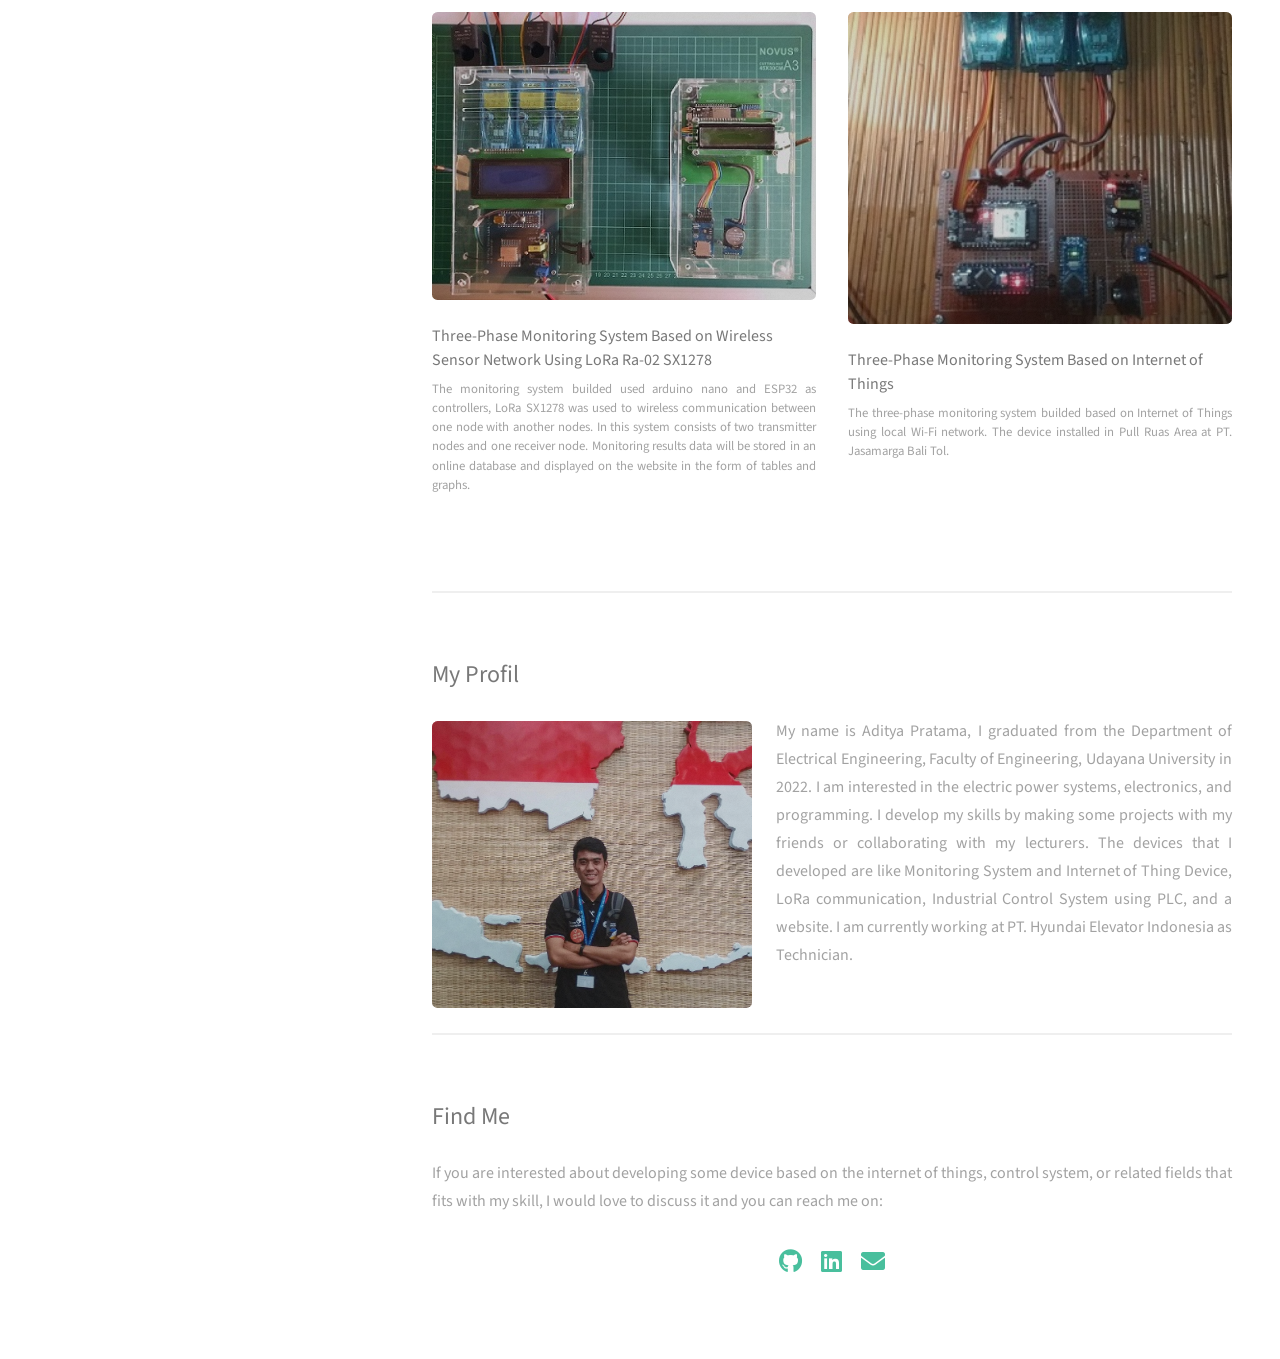
==== commit da2d3e53: "update portofolio" ====
--- a/index.html
+++ b/index.html
@@ -31,12 +31,11 @@
           </h2>
         </header>
         <p class="align-justify">
-          Welcome to my professional portofolio website. In my project, I have designed and developed some devices like monitoring system based on Internet of Things, control system using PLC and microcontroller or installation electrical and plummbing on the project.
+          Welcome to my professional portofolio website. Currently I'm working at PT. Hyundai Elevator Indonesia as Technician. In my project, I have designed and developed some devices like monitoring system based on Internet of Things and microcontroller, control system, electrical and plummbing installation, elevator and escalator troubleshooting.
         </p>
         <ul class="actions">
           <li><a href="#two" class="button">My Project</a></li>
           <li><a href="#three" class="button">My Profil</a></li>
-	  <li><a href="#four" class="button">Contact Person</a></li>
         </ul>
       </section>
 
@@ -44,30 +43,36 @@
       <section id="two">
         <h2>My Project</h2>
         <div class="row">
-	  <article class="col-6 col-12-xsmall work-item">
-            <a href="images/weather/gambar(2).jpg" class="image fit thumb"><img src="images/weather/gambar(1).jpg" alt="" /></a>
+          <article class="col-6 col-12-xsmall work-item">
+            <a href="images/Smart_escalator/gambar(2).jpg" class="image fit thumb"><img src="images/Smart_escalator/gambar(1).jpg" alt="" /></a>
+            <h3>Smart Escalator Controlling Using PLN and IoT ESP32</h3>
+            <p class="align-justify">This device is a development of an induction motor control system using a PLC in Escalator applications. The development carried out is by adding a monitoring device using an ESP32 microcontroller which is integrated into the Internet and Website. This monitoring device can detect when the phase voltage is lost and a voltage abnormality occurs (the voltage is too high or too low) at the input of the 3 phase induction motor. The microcontroller will automatically stop the motor when an abnormality is found in the 3 phase input and will be recorded on the monitoring website.</p>
+          </article>
+          <article class="col-6 col-12-xsmall work-item">
+            <a href="images/MEP/gambar(2).jpg" class="image fit thumb"><img src="images/MEP/gambar(1).jpg" alt="" /></a>
             <h3>Electrical and Plummbing Installation</h3>
-            <p class="align-justify">Build a data logging system to monitoring weather parameter like temperature, humidity, irradiance, luminocity, and rain intensity. This weather monitoring device consists of two nodes, there are the sensor node and the sink node. The sensor node sends data to the sink node wirelessly, the device used is LoRa SX1278. </p>
+            <p class="align-justify">In this project, my friend and I were tasked with carrying out electrical and plumbing installations in a renovated building that will be used for a spa and salon located in Ubud. I was directly involved from the design of the drawings to the realization of the technical drawings. in electrical we install LED spotlights with dimmers, sockets, strip lights, speakers and intercoms, while in plumbing we are tasked with installing toilet drain lines, dirty water disposal, clean water and hot water, as well as installing supporting devices such as toilets, sinks , several water taps, and a shower.</p>
           </article>
-	  <article class="col-6 col-12-xsmall work-item">
-            <a href="images/weather/gambar(2).jpg" class="image fit thumb"><img src="images/weather/gambar(1).jpg" alt="" /></a>
+	        <article class="col-6 col-12-xsmall work-item">
+            <a href="images/Smart_drop_box/gambar(1).jpg" class="image fit thumb"><img src="images/Smart_drop_box/gambar(3).jpg" alt="" /></a>
             <h3>Smart Drop Box</h3>
-            <p class="align-justify">Build a data logging system to monitoring weather parameter like temperature, humidity, irradiance, luminocity, and rain intensity. This weather monitoring device consists of two nodes, there are the sensor node and the sink node. The sensor node sends data to the sink node wirelessly, the device used is LoRa SX1278. </p>
+            <p class="align-justify">Smart Drop Box is a device developed to receive packages automatically when the package owner is not at home. The package owner only needs to register the receipt number for the package ordered in the smart drop box application. The courier who arrives only needs to enter the receipt number into the box via the keypad provided. If the receipt number entered is correct, the door will open automatically and the courier only needs to put the package in the box. After the package is placed in the box, the owner will receive a notification via the Telegram chatbot.</p>
           </article>
-	   <article class="col-6 col-12-xsmall work-item">
-            <a href="images/weather/gambar(2).jpg" class="image fit thumb"><img src="images/weather/gambar(1).jpg" alt="" /></a>
+	        <article class="col-6 col-12-xsmall work-item">
+            <a href="images/PLN/gambar(4).jpg" class="image fit thumb">
+            <img src="images/PLN/gambar(1).jpg" alt="" /></a>
             <h3>PLN Early Warming System</h3>
-            <p class="align-justify">Build a data logging system to monitoring weather parameter like temperature, humidity, irradiance, luminocity, and rain intensity. This weather monitoring device consists of two nodes, there are the sensor node and the sink node. The sensor node sends data to the sink node wirelessly, the device used is LoRa SX1278. </p>
+            <p class="align-justify">The PLN early warning system is a device developed from the Loss Voltage Detector device. This device has added a camera feature for monitoring the distribution transformer panel environment and a temperature sensor for monitoring the temperature of the transformer bushing, and added a notification feature to PLN officers now via the Telegram chatbot application.</p>
           </article>
-	   <article class="col-6 col-12-xsmall work-item">
-            <a href="images/weather/gambar(2).jpg" class="image fit thumb"><img src="images/weather/gambar(1).jpg" alt="" /></a>
+	        <article class="col-6 col-12-xsmall work-item">
+            <a href="https://youtu.be/_uqkRuxLNTM" class="image fit thumb"><img src="images/Loss_voltage/gambar(1).jpg" alt="" /></a>
             <h3>Loss Voltage Detector on Three-Phase Power System Using SIM800C Communication</h3>
-            <p class="align-justify">Build a data logging system to monitoring weather parameter like temperature, humidity, irradiance, luminocity, and rain intensity. This weather monitoring device consists of two nodes, there are the sensor node and the sink node. The sensor node sends data to the sink node wirelessly, the device used is LoRa SX1278. </p>
+            <p class="align-justify">Loss Voltage Detector is a device made to detect voltage disturbances in the 3-phase electrical system in PLN distribution transformers. This device will automatically send a warning notification to PLN officers via short message when one or two phases are missing on a PLN distribution transformer.</p>
           </article>
-	   <article class="col-6 col-12-xsmall work-item">
-            <a href="images/weather/gambar(2).jpg" class="image fit thumb"><img src="images/weather/gambar(1).jpg" alt="" /></a>
-            <h3>Smart Escalator Controlling Using PLN and IoT ESP32</h3>
-            <p class="align-justify">Build a data logging system to monitoring weather parameter like temperature, humidity, irradiance, luminocity, and rain intensity. This weather monitoring device consists of two nodes, there are the sensor node and the sink node. The sensor node sends data to the sink node wirelessly, the device used is LoRa SX1278. </p>
+	        <article class="col-6 col-12-xsmall work-item">
+            <a href="images/Plc_lab/gambar(1).jpg" class="image fit thumb"><img src="images/Plc_lab/gambar(2).jpg" alt="" /></a>
+            <h3>Induction Motor Control System Using PLC "Schneider"</h3>
+            <p class="align-justify">This project aims to develop a practical module for electrical engineering students at Udayana University where the development of 3-phase induction motor control uses a PLC and contactor. In this practical module, the PLC settings are made to control the starter-delta induction motor automatically and change the direction of rotation of the motor by pressing the push button.</p>
           </article>
           <article class="col-6 col-12-xsmall work-item">
             <a href="images/weather/gambar(2).jpg" class="image fit thumb"><img src="images/weather/gambar(1).jpg" alt="" /></a>
@@ -99,11 +104,6 @@
             <h3>Three-Phase Monitoring System Based on Internet of Things</h3>
             <p class="align-justify">The three-phase monitoring system builded based on Internet of Things using local Wi-Fi network. The device installed in Pull Ruas Area at PT. Jasamarga Bali Tol.</p>
           </article>
-		      <article class="col-6 col-12-xsmall work-item">
-            <a href="images/fulls/database.PNG" class="image fit thumb"><img src="images/fulls/Grafik(1).png" alt="" /></a>
-            <h3>Application Website and Database</h3>
-            <p class="align-justify">On each device that is builded in my project using online database storage, where the data stored in the database will be displayed on the website in the form of tables and graphs.</p>
-		      </article>
         </div>
       </section>
 
--- a/assets/css/main.css
+++ b/assets/css/main.css
@@ -3321,3 +3321,7 @@
     padding-left: 0;
   }
 }
+
+html {
+  scroll-behavior: smooth;
+}
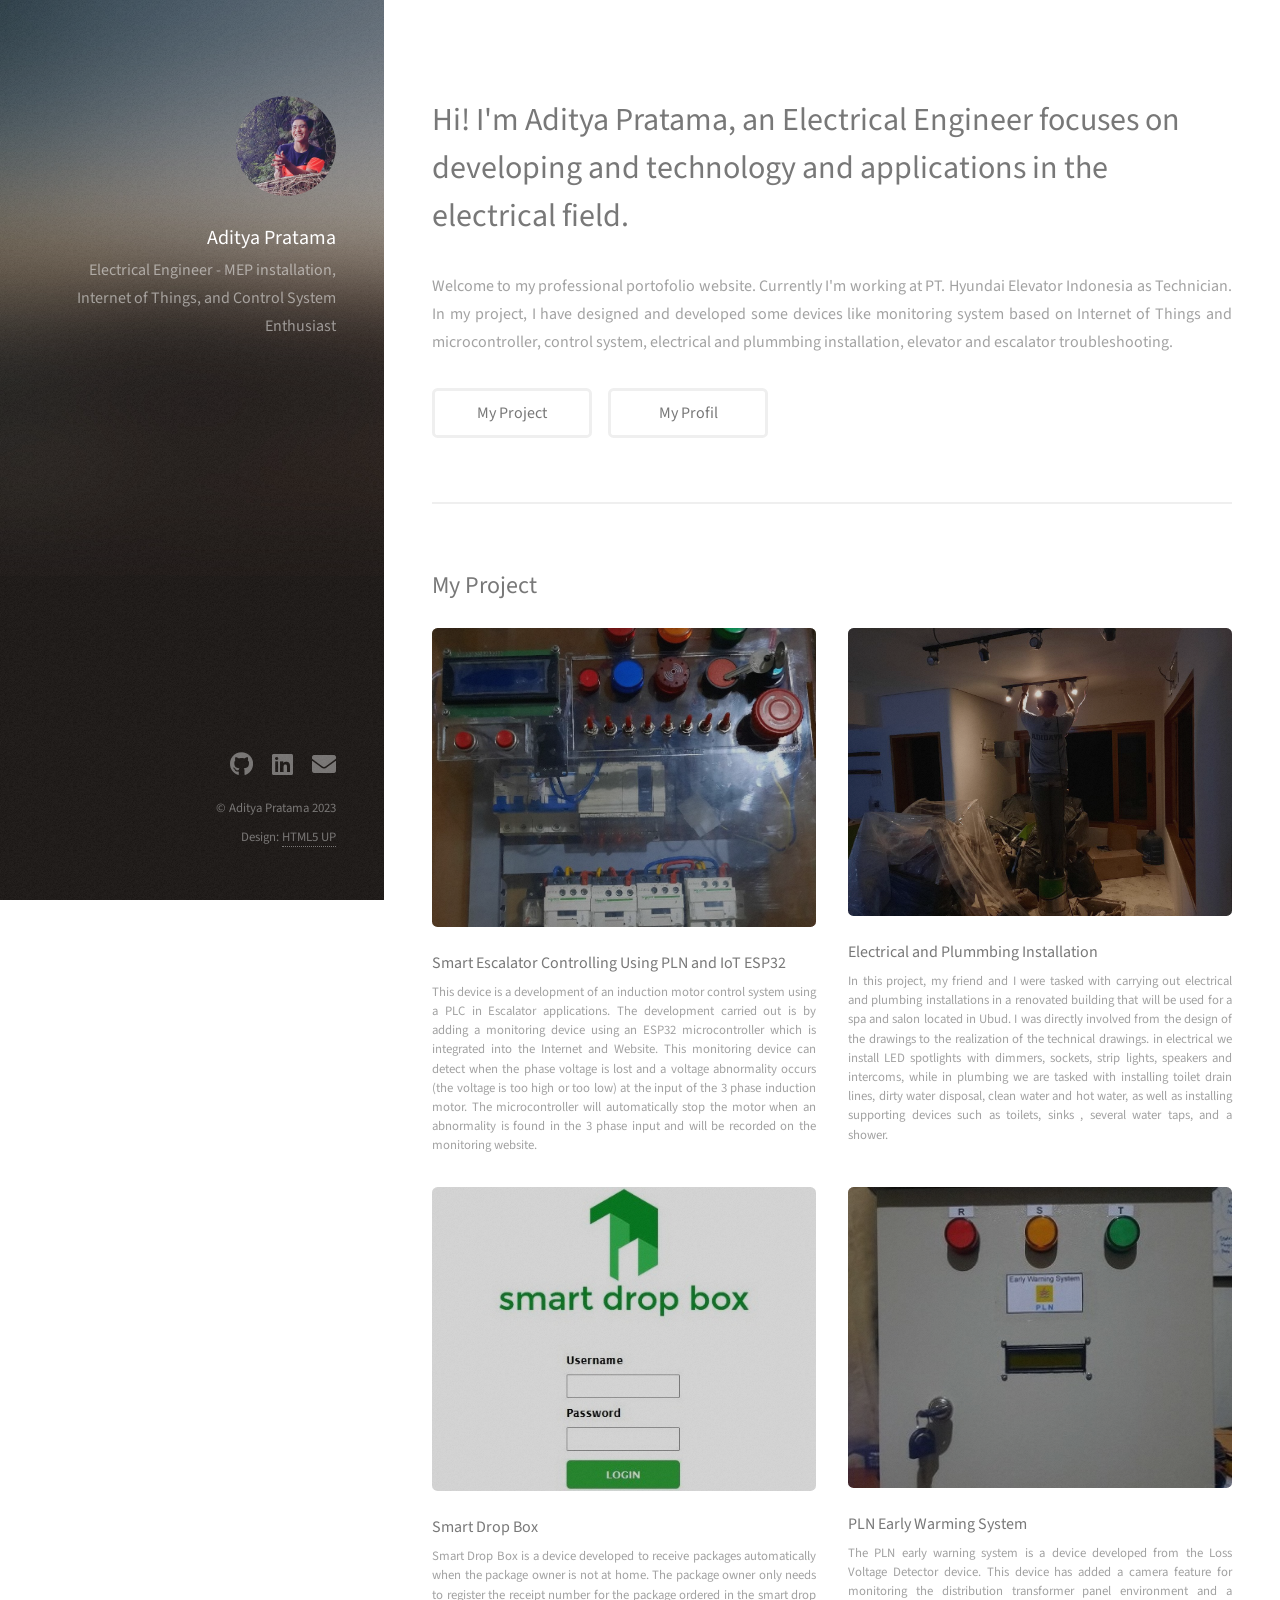
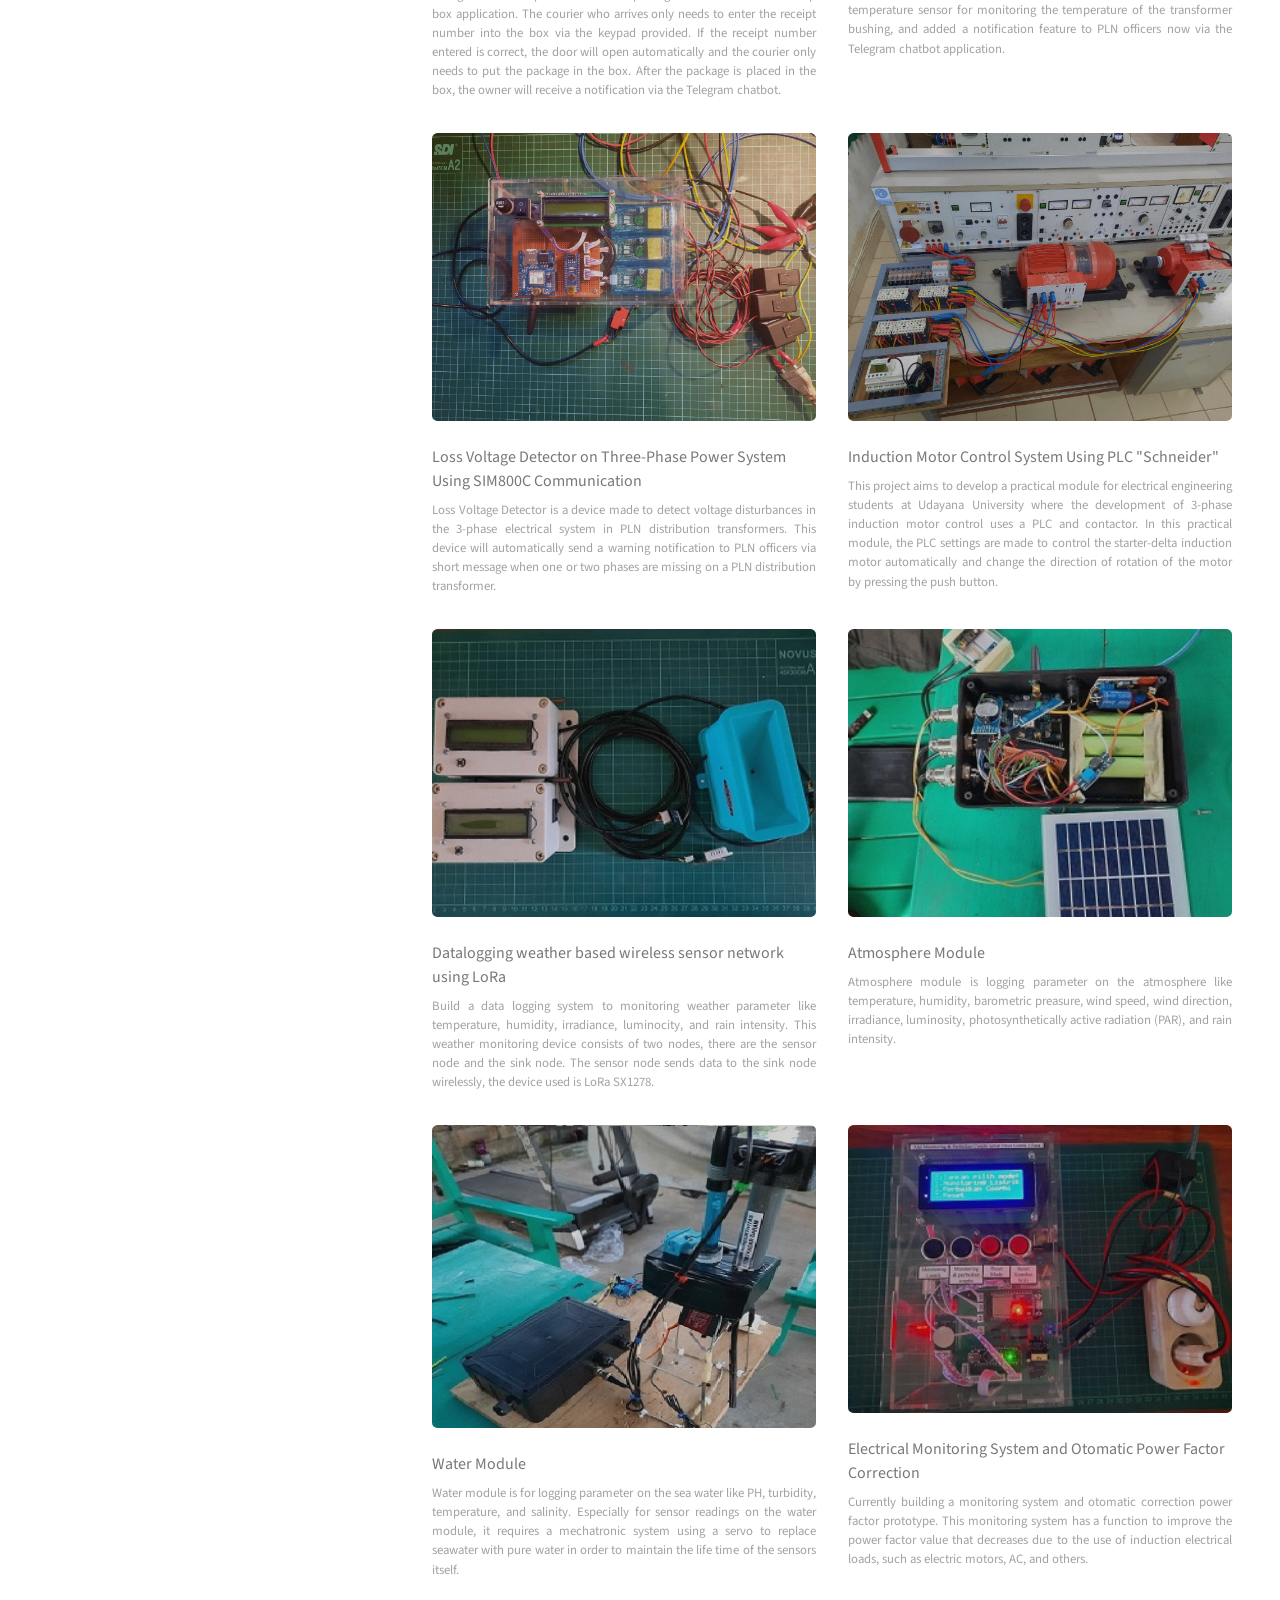
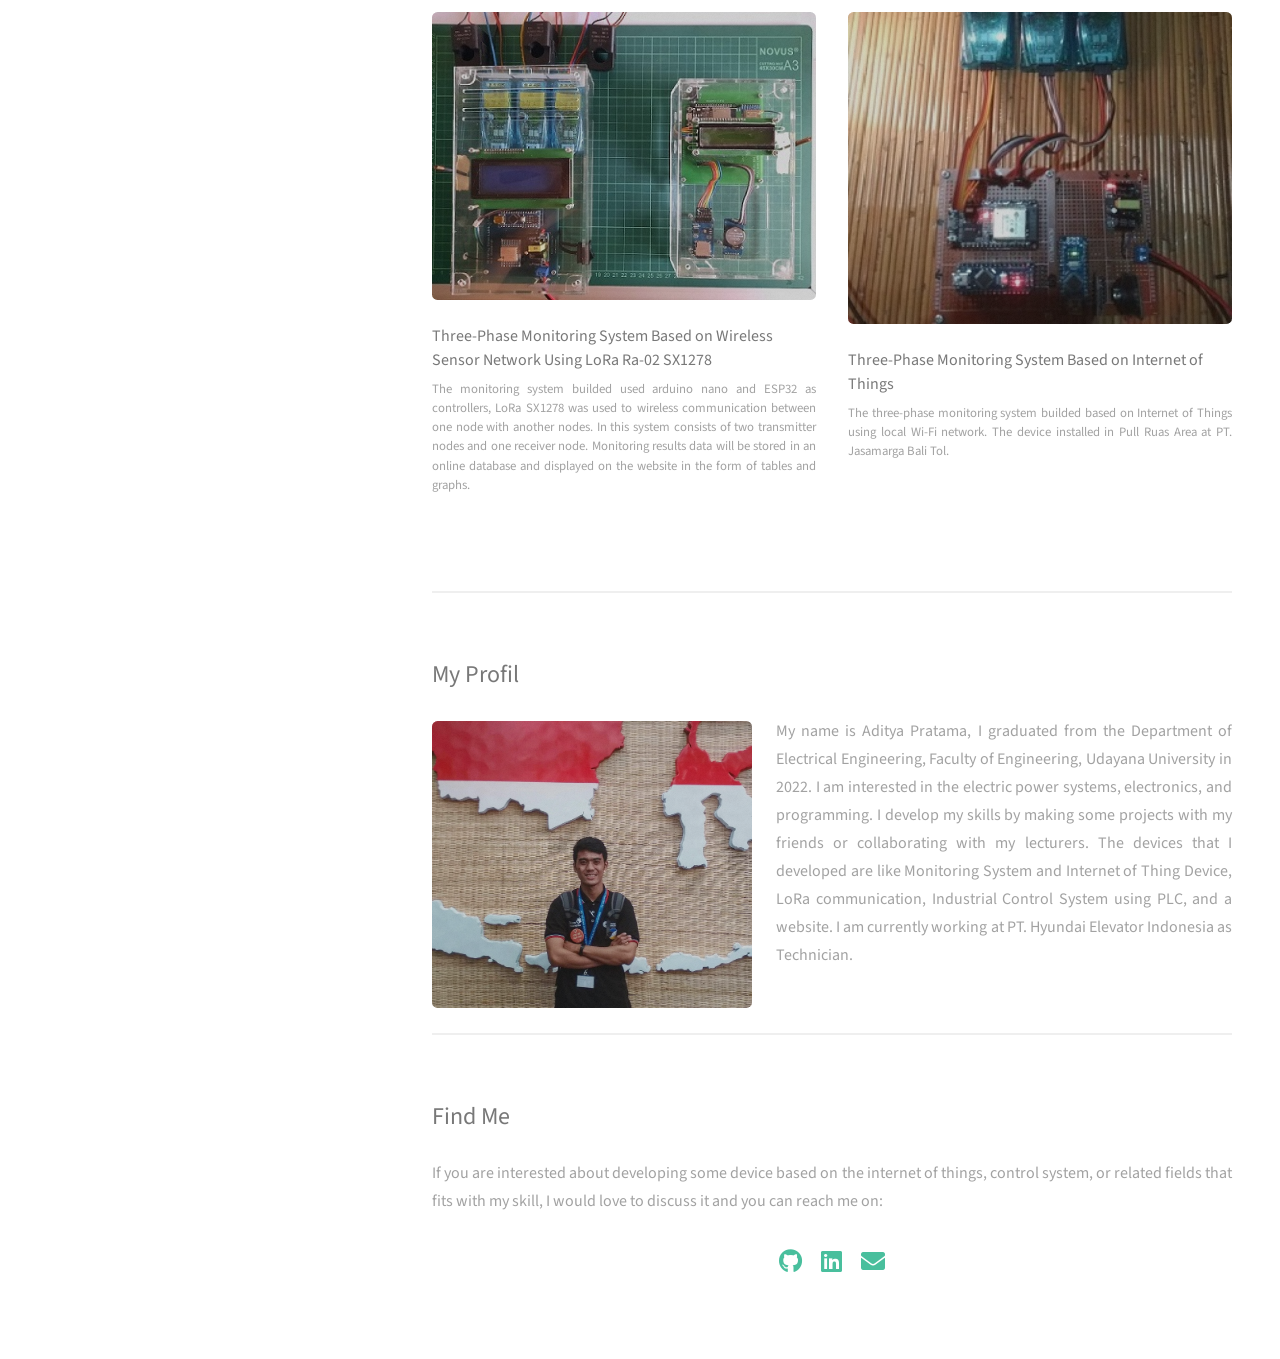
==== commit e313ca3e: "Update index.html update direktori ada project PLC lab" ====
--- a/index.html
+++ b/index.html
@@ -70,7 +70,7 @@
             <p class="align-justify">Loss Voltage Detector is a device made to detect voltage disturbances in the 3-phase electrical system in PLN distribution transformers. This device will automatically send a warning notification to PLN officers via short message when one or two phases are missing on a PLN distribution transformer.</p>
           </article>
 	        <article class="col-6 col-12-xsmall work-item">
-            <a href="images/Plc_lab/gambar(1).jpg" class="image fit thumb"><img src="images/Plc_lab/gambar(2).jpg" alt="" /></a>
+            <a href="images/PLC_lab/gambar(1).jpg" class="image fit thumb"><img src="images/PLC_lab/gambar(2).jpg" alt="" /></a>
             <h3>Induction Motor Control System Using PLC "Schneider"</h3>
             <p class="align-justify">This project aims to develop a practical module for electrical engineering students at Udayana University where the development of 3-phase induction motor control uses a PLC and contactor. In this practical module, the PLC settings are made to control the starter-delta induction motor automatically and change the direction of rotation of the motor by pressing the push button.</p>
           </article>
